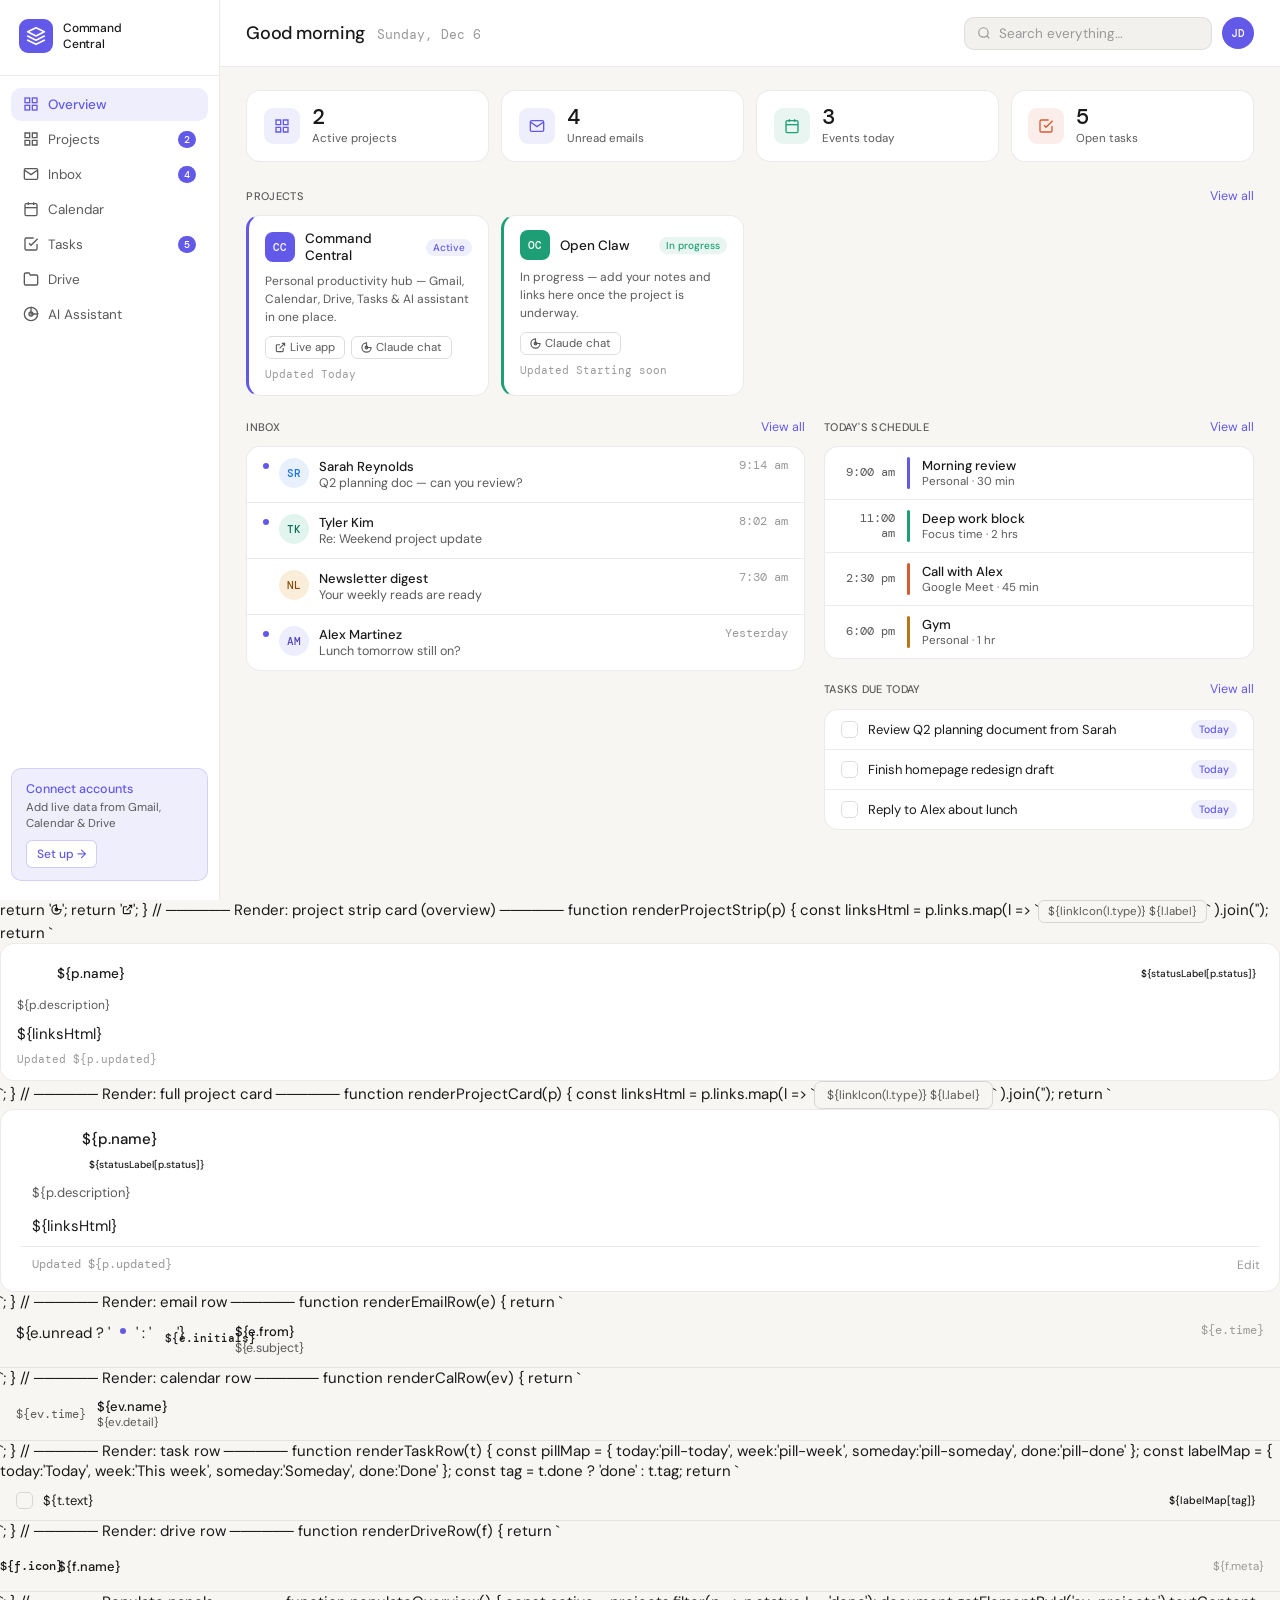
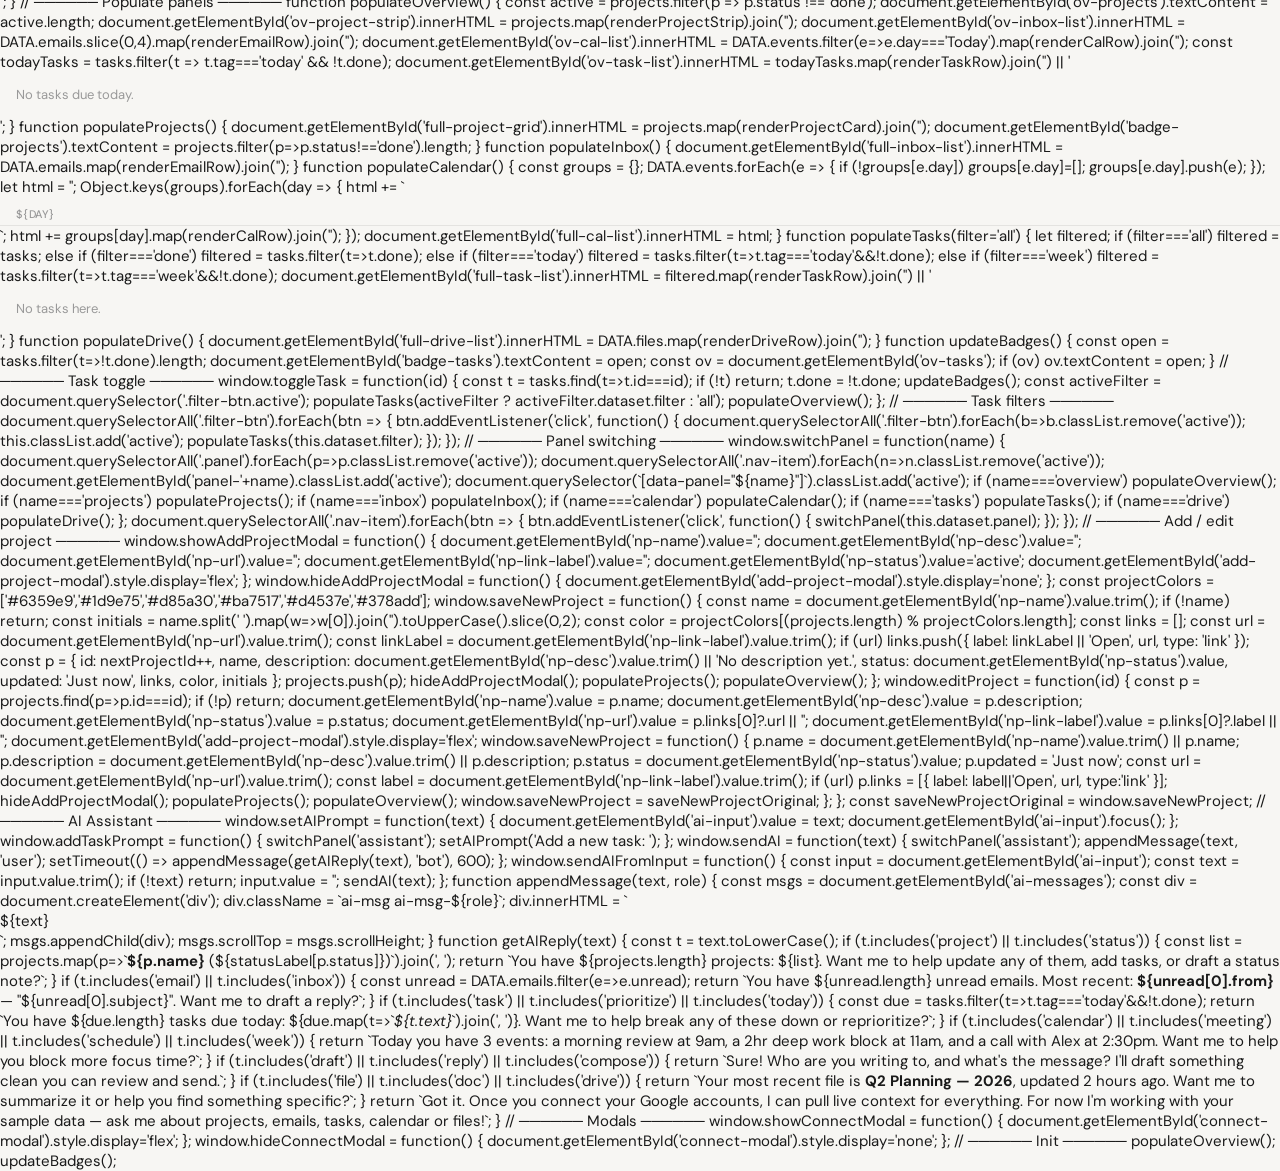
==== index.html @ e834c2b6 "Add mobile responsive bottom navigation bar and PWA enhancements" ====
<!DOCTYPE html>
<html lang="en">
<head>
<meta charset="UTF-8">
<meta name="viewport" content="width=device-width, initial-scale=1.0">
<title>Command Central</title>
<link rel="icon" type="image/svg+xml" href="favicon.svg">
<link rel="icon" type="image/x-icon" href="favicon.ico">
<link rel="apple-touch-icon" href="favicon-180.png">
<link rel="preconnect" href="https://fonts.googleapis.com">
<link href="https://fonts.googleapis.com/css2?family=DM+Sans:wght@300;400;500&family=DM+Mono:wght@400;500&display=swap" rel="stylesheet">
<style>
*, *::before, *::after { box-sizing: border-box; margin: 0; padding: 0; }

:root {
  --bg: #f7f6f3;
  --surface: #ffffff;
  --surface2: #f2f1ee;
  --border: rgba(0,0,0,0.08);
  --border2: rgba(0,0,0,0.13);
  --text: #1a1a1a;
  --text2: #5a5a5a;
  --text3: #999;
  --accent: #6359e9;
  --accent-light: rgba(99,89,233,0.1);
  --radius: 10px;
  --radius-lg: 14px;
  --sidebar-w: 220px;
  --font: 'DM Sans', sans-serif;
  --mono: 'DM Mono', monospace;
}

@media (prefers-color-scheme: dark) {
  :root {
    --bg: #111110;
    --surface: #1c1c1b;
    --surface2: #252523;
    --border: rgba(255,255,255,0.07);
    --border2: rgba(255,255,255,0.12);
    --text: #f0ede8;
    --text2: #a0a09a;
    --text3: #5a5a54;
    --accent: #7c74f0;
    --accent-light: rgba(124,116,240,0.12);
  }
}

html, body { height: 100%; font-family: var(--font); font-size: 15px; background: var(--bg); color: var(--text); }

.layout { display: flex; height: 100vh; overflow: hidden; }

/* ────── Sidebar ────── */
.sidebar {
  width: var(--sidebar-w);
  background: var(--surface);
  border-right: 0.5px solid var(--border);
  display: flex;
  flex-direction: column;
  padding: 1.25rem 0;
  flex-shrink: 0;
}

.sidebar-logo {
  display: flex;
  align-items: center;
  gap: 10px;
  padding: 0 1.25rem 1.5rem;
  border-bottom: 0.5px solid var(--border);
  margin-bottom: 0.75rem;
}

.logo-mark {
  width: 34px; height: 34px;
  background: var(--accent);
  border-radius: 9px;
  display: flex; align-items: center; justify-content: center;
  color: white;
  flex-shrink: 0;
}

.logo-text {
  font-size: 12px;
  font-weight: 500;
  line-height: 1.35;
  color: var(--text);
  letter-spacing: -0.01em;
}

.sidebar-nav {
  flex: 1;
  display: flex;
  flex-direction: column;
  gap: 2px;
  padding: 0 0.75rem;
}

.nav-item {
  display: flex;
  align-items: center;
  gap: 9px;
  padding: 8px 12px;
  border-radius: var(--radius);
  border: none;
  background: none;
  color: var(--text2);
  font-family: var(--font);
  font-size: 13.5px;
  cursor: pointer;
  transition: all 0.15s;
  text-align: left;
  position: relative;
}

.nav-item:hover { background: var(--surface2); color: var(--text); }
.nav-item.active { background: var(--accent-light); color: var(--accent); font-weight: 500; }
.nav-item svg { flex-shrink: 0; }

.badge {
  margin-left: auto;
  background: var(--accent);
  color: white;
  font-size: 10px;
  font-weight: 500;
  padding: 2px 6px;
  border-radius: 20px;
  font-family: var(--mono);
}

.sidebar-footer { padding: 1rem 0.75rem 0; margin-top: auto; }

.connect-banner {
  background: var(--accent-light);
  border-radius: var(--radius);
  padding: 12px 14px;
  border: 0.5px solid rgba(99,89,233,0.2);
}

.connect-title { font-size: 12.5px; font-weight: 500; color: var(--accent); margin-bottom: 3px; }
.connect-sub { font-size: 11.5px; color: var(--text2); line-height: 1.4; margin-bottom: 8px; }

.connect-btn {
  font-size: 12px;
  color: var(--accent);
  background: var(--surface);
  border: 0.5px solid rgba(99,89,233,0.3);
  border-radius: 6px;
  padding: 5px 10px;
  cursor: pointer;
  font-family: var(--font);
  font-weight: 500;
}
.connect-btn:hover { background: var(--accent); color: white; }

/* ────── Main ────── */
.main {
  flex: 1;
  display: flex;
  flex-direction: column;
  overflow: hidden;
  min-width: 0;
}

.topbar {
  display: flex;
  align-items: center;
  justify-content: space-between;
  padding: 1.1rem 1.75rem;
  border-bottom: 0.5px solid var(--border);
  background: var(--surface);
  flex-shrink: 0;
}

.topbar-left { display: flex; align-items: baseline; gap: 12px; }
.page-title { font-size: 18px; font-weight: 500; letter-spacing: -0.02em; }
.page-date { font-size: 13px; color: var(--text3); font-family: var(--mono); }

.topbar-right { display: flex; align-items: center; gap: 10px; }

.search-wrap {
  display: flex;
  align-items: center;
  gap: 8px;
  background: var(--surface2);
  border: 0.5px solid var(--border);
  border-radius: var(--radius);
  padding: 7px 12px;
}
.search-wrap svg { color: var(--text3); flex-shrink: 0; }
.search-input {
  background: none;
  border: none;
  outline: none;
  font-family: var(--font);
  font-size: 13.5px;
  color: var(--text);
  width: 200px;
}
.search-input::placeholder { color: var(--text3); }

.avatar-btn {
  width: 32px; height: 32px;
  border-radius: 50%;
  background: var(--accent);
  color: white;
  font-size: 11px;
  font-weight: 500;
  display: flex; align-items: center; justify-content: center;
  cursor: pointer;
  font-family: var(--mono);
}

/* ────── Panels ────── */
.panel {
  display: none;
  flex: 1;
  overflow-y: auto;
  padding: 1.5rem 1.75rem;
}
.panel.active { display: block; }

/* ────── Metrics ────── */
.metrics-row {
  display: grid;
  grid-template-columns: repeat(4, minmax(0,1fr));
  gap: 12px;
  margin-bottom: 1.75rem;
}

.metric-card {
  background: var(--surface);
  border: 0.5px solid var(--border);
  border-radius: var(--radius-lg);
  padding: 1rem 1.1rem;
  display: flex;
  align-items: center;
  gap: 12px;
}

.metric-icon {
  width: 36px; height: 36px;
  border-radius: 9px;
  display: flex; align-items: center; justify-content: center;
  flex-shrink: 0;
}

.metric-info { display: flex; flex-direction: column; }
.metric-value { font-size: 22px; font-weight: 500; line-height: 1; font-family: var(--mono); }
.metric-label { font-size: 11.5px; color: var(--text2); margin-top: 3px; }

/* ────── Two-col layout ────── */
.two-col {
  display: grid;
  grid-template-columns: minmax(0,1.3fr) minmax(0,1fr);
  gap: 1.25rem;
}

/* ────── Cards ────── */
.card {
  background: var(--surface);
  border: 0.5px solid var(--border);
  border-radius: var(--radius-lg);
  padding: 0;
  overflow: hidden;
}

/* ────── Section headers ────── */
.section-header {
  display: flex;
  align-items: center;
  justify-content: space-between;
  margin-bottom: 0.75rem;
}
.section-title { font-size: 13px; font-weight: 500; color: var(--text2); letter-spacing: 0.03em; text-transform: uppercase; font-size: 11px; }

.text-btn {
  font-size: 12.5px;
  color: var(--accent);
  background: none;
  border: none;
  cursor: pointer;
  font-family: var(--font);
  padding: 0;
}
.text-btn:hover { text-decoration: underline; }

.action-btn {
  font-size: 13px;
  color: var(--accent);
  background: var(--accent-light);
  border: 0.5px solid rgba(99,89,233,0.2);
  border-radius: var(--radius);
  padding: 7px 14px;
  cursor: pointer;
  font-family: var(--font);
  font-weight: 500;
}
.action-btn:hover { background: var(--accent); color: white; }

/* ────── Email items ────── */
.email-row {
  display: flex;
  align-items: flex-start;
  gap: 10px;
  padding: 11px 16px;
  border-bottom: 0.5px solid var(--border);
  cursor: pointer;
  transition: background 0.1s;
}
.email-row:last-child { border-bottom: none; }
.email-row:hover { background: var(--surface2); }

.email-avatar {
  width: 30px; height: 30px;
  border-radius: 50%;
  display: flex; align-items: center; justify-content: center;
  font-size: 11px; font-weight: 500;
  flex-shrink: 0;
  font-family: var(--mono);
}

.unread-indicator {
  width: 6px; height: 6px;
  border-radius: 50%;
  background: var(--accent);
  margin-top: 5px;
  flex-shrink: 0;
}
.read-spacer { width: 6px; flex-shrink: 0; }

.email-body { flex: 1; min-width: 0; }
.email-from { font-size: 13px; font-weight: 500; }
.email-subject { font-size: 12.5px; color: var(--text2); white-space: nowrap; overflow: hidden; text-overflow: ellipsis; }
.email-time { font-size: 11.5px; color: var(--text3); flex-shrink: 0; font-family: var(--mono); }

/* ────── Calendar items ────── */
.cal-row {
  display: flex;
  align-items: center;
  gap: 12px;
  padding: 10px 16px;
  border-bottom: 0.5px solid var(--border);
}
.cal-row:last-child { border-bottom: none; }

.cal-time { font-size: 11.5px; color: var(--text2); width: 54px; text-align: right; flex-shrink: 0; font-family: var(--mono); }
.cal-bar { width: 3px; border-radius: 3px; align-self: stretch; min-height: 30px; flex-shrink: 0; }
.cal-name { font-size: 13px; font-weight: 500; }
.cal-detail { font-size: 11.5px; color: var(--text2); }

/* ────── Task items ────── */
.task-filters {
  display: flex;
  gap: 6px;
  padding: 12px 16px;
  border-bottom: 0.5px solid var(--border);
}
.filter-btn {
  font-size: 12.5px;
  padding: 5px 12px;
  border-radius: 20px;
  border: 0.5px solid var(--border2);
  background: none;
  color: var(--text2);
  cursor: pointer;
  font-family: var(--font);
}
.filter-btn.active { background: var(--accent); color: white; border-color: var(--accent); }
.filter-btn:hover:not(.active) { background: var(--surface2); }

.task-row {
  display: flex;
  align-items: center;
  gap: 10px;
  padding: 10px 16px;
  border-bottom: 0.5px solid var(--border);
}
.task-row:last-child { border-bottom: none; }

.task-check {
  width: 17px; height: 17px;
  border-radius: 5px;
  border: 1.5px solid var(--border2);
  cursor: pointer;
  flex-shrink: 0;
  display: flex; align-items: center; justify-content: center;
  transition: all 0.15s;
}
.task-check.done { background: var(--accent); border-color: var(--accent); }
.task-check.done::after { content: ''; width: 9px; height: 5px; border-left: 1.5px solid white; border-bottom: 1.5px solid white; transform: rotate(-45deg) translateY(-1px); }

.task-text { flex: 1; font-size: 13px; }
.task-text.done { text-decoration: line-through; color: var(--text3); }

.task-pill {
  font-size: 10.5px;
  padding: 3px 8px;
  border-radius: 20px;
  font-weight: 500;
  flex-shrink: 0;
}
.pill-today { background: rgba(99,89,233,0.1); color: var(--accent); }
.pill-week { background: rgba(29,158,117,0.1); color: #1d9e75; }
.pill-someday { background: rgba(186,117,23,0.1); color: #ba7517; }
.pill-done { background: var(--surface2); color: var(--text3); }

/* ────── Drive items ────── */
.drive-row {
  display: flex;
  align-items: center;
  gap: 12px;
  padding: 10px 16px;
  border-bottom: 0.5px solid var(--border);
  cursor: pointer;
  transition: background 0.1s;
}
.drive-row:last-child { border-bottom: none; }
.drive-row:hover { background: var(--surface2); }

.drive-icon {
  width: 30px; height: 30px;
  border-radius: 7px;
  display: flex; align-items: center; justify-content: center;
  font-size: 12px; font-weight: 500;
  flex-shrink: 0;
  font-family: var(--mono);
}
.drive-name { font-size: 13px; font-weight: 500; flex: 1; white-space: nowrap; overflow: hidden; text-overflow: ellipsis; }
.drive-meta { font-size: 11.5px; color: var(--text3); flex-shrink: 0; }

/* ────── Assistant ────── */
.assistant-wrap {
  display: flex;
  flex-direction: column;
  height: calc(100vh - 160px);
  background: var(--surface);
  border: 0.5px solid var(--border);
  border-radius: var(--radius-lg);
  overflow: hidden;
}

.assistant-messages {
  flex: 1;
  overflow-y: auto;
  padding: 1.5rem;
}

.ai-welcome {
  display: flex;
  gap: 12px;
  margin-bottom: 1.5rem;
  align-items: flex-start;
}

.ai-welcome-icon {
  width: 36px; height: 36px;
  background: var(--accent-light);
  border-radius: 50%;
  display: flex; align-items: center; justify-content: center;
  color: var(--accent);
  flex-shrink: 0;
}

.ai-welcome p { font-size: 14px; color: var(--text2); line-height: 1.6; padding-top: 6px; }

.ai-prompts-grid {
  display: flex;
  flex-wrap: wrap;
  gap: 8px;
  margin-bottom: 1.5rem;
}

.ai-chip-btn {
  font-size: 12.5px;
  color: var(--text2);
  background: var(--surface2);
  border: 0.5px solid var(--border2);
  border-radius: var(--radius);
  padding: 7px 14px;
  cursor: pointer;
  font-family: var(--font);
  transition: all 0.15s;
}
.ai-chip-btn:hover { background: var(--accent-light); color: var(--accent); border-color: rgba(99,89,233,0.3); }

.ai-msg { margin-bottom: 1rem; }
.ai-msg-user { text-align: right; }
.ai-msg-user .ai-bubble { background: var(--accent); color: white; display: inline-block; padding: 9px 14px; border-radius: 14px 14px 4px 14px; font-size: 13.5px; max-width: 80%; text-align: left; }
.ai-msg-bot .ai-bubble { background: var(--surface2); color: var(--text); display: inline-block; padding: 9px 14px; border-radius: 14px 14px 14px 4px; font-size: 13.5px; max-width: 80%; line-height: 1.6; }

.assistant-input-row {
  display: flex;
  gap: 8px;
  padding: 1rem;
  border-top: 0.5px solid var(--border);
  background: var(--surface);
}

.ai-input {
  flex: 1;
  background: var(--surface2);
  border: 0.5px solid var(--border2);
  border-radius: var(--radius);
  padding: 10px 14px;
  font-family: var(--font);
  font-size: 13.5px;
  color: var(--text);
  outline: none;
}
.ai-input:focus { border-color: var(--accent); }
.ai-input::placeholder { color: var(--text3); }

.ai-send-btn {
  width: 40px; height: 40px;
  background: var(--accent);
  border: none;
  border-radius: var(--radius);
  color: white;
  cursor: pointer;
  display: flex; align-items: center; justify-content: center;
  flex-shrink: 0;
  transition: background 0.15s;
}
.ai-send-btn:hover { background: #534ab7; }

/* ────── Modal ────── */
.modal-overlay {
  position: fixed; inset: 0;
  background: rgba(0,0,0,0.4);
  display: flex; align-items: center; justify-content: center;
  z-index: 100;
}
.modal {
  background: var(--surface);
  border-radius: var(--radius-lg);
  border: 0.5px solid var(--border2);
  padding: 1.5rem;
  width: 420px;
  max-width: 95vw;
}
.modal-header { display: flex; justify-content: space-between; align-items: center; margin-bottom: 0.5rem; }
.modal-header h2 { font-size: 17px; font-weight: 500; }
.modal-close { background: none; border: none; cursor: pointer; color: var(--text2); font-size: 16px; }
.modal-sub { font-size: 13px; color: var(--text2); margin-bottom: 1.25rem; line-height: 1.5; }
.connect-list { display: flex; flex-direction: column; gap: 10px; margin-bottom: 1rem; }
.connect-item { display: flex; align-items: center; gap: 12px; padding: 12px; background: var(--surface2); border-radius: var(--radius); }
.connect-icon { width: 34px; height: 34px; border-radius: 8px; display: flex; align-items: center; justify-content: center; font-size: 14px; font-weight: 500; font-family: var(--mono); flex-shrink: 0; }
.connect-item-info { flex: 1; }
.connect-item-name { font-size: 13.5px; font-weight: 500; }
.connect-item-sub { font-size: 12px; color: var(--text2); }
.connect-item-btn { font-size: 12.5px; background: var(--accent); color: white; border: none; border-radius: 7px; padding: 6px 14px; cursor: pointer; font-family: var(--font); font-weight: 500; }
.connect-item-btn:hover { background: #534ab7; }
.modal-note { font-size: 11.5px; color: var(--text3); text-align: center; }

/* Scrollbar */
::-webkit-scrollbar { width: 4px; }
::-webkit-scrollbar-track { background: transparent; }
::-webkit-scrollbar-thumb { background: var(--border2); border-radius: 4px; }

/* ────── Projects ────── */
.project-strip {
  display: grid;
  grid-template-columns: repeat(auto-fill, minmax(220px, 1fr));
  gap: 12px;
  margin-bottom: 0.5rem;
}

.project-strip-card {
  background: var(--surface);
  border: 0.5px solid var(--border);
  border-radius: var(--radius-lg);
  padding: 14px 16px;
  cursor: pointer;
  transition: border-color 0.15s;
  position: relative;
  overflow: hidden;
}
.project-strip-card::before {
  content: '';
  position: absolute;
  left: 0; top: 0; bottom: 0;
  width: 3px;
  border-radius: 3px 0 0 3px;
}
.project-strip-card:hover { border-color: var(--border2); }

.ps-top { display: flex; align-items: center; gap: 10px; margin-bottom: 8px; }
.ps-avatar {
  width: 30px; height: 30px;
  border-radius: 8px;
  display: flex; align-items: center; justify-content: center;
  font-size: 11px; font-weight: 500;
  flex-shrink: 0;
  font-family: var(--mono);
  color: white;
}
.ps-name { font-size: 13.5px; font-weight: 500; flex: 1; }
.ps-status-pill {
  font-size: 10px;
  padding: 2px 7px;
  border-radius: 20px;
  font-weight: 500;
  flex-shrink: 0;
}
.status-active { background: rgba(99,89,233,0.1); color: #6359e9; }
.status-in-progress { background: rgba(29,158,117,0.1); color: #1d9e75; }
.status-on-hold { background: rgba(186,117,23,0.1); color: #ba7517; }
.status-done { background: var(--surface2); color: var(--text3); }

.ps-desc { font-size: 12px; color: var(--text2); line-height: 1.5; margin-bottom: 10px; }
.ps-links { display: flex; gap: 6px; flex-wrap: wrap; }
.ps-link {
  font-size: 11.5px;
  padding: 3px 9px;
  border-radius: 6px;
  border: 0.5px solid var(--border2);
  color: var(--text2);
  text-decoration: none;
  display: inline-flex;
  align-items: center;
  gap: 4px;
  transition: all 0.12s;
}
.ps-link:hover { border-color: var(--accent); color: var(--accent); }
.ps-updated { font-size: 11px; color: var(--text3); margin-top: 8px; font-family: var(--mono); }

.projects-grid {
  display: grid;
  grid-template-columns: repeat(auto-fill, minmax(280px, 1fr));
  gap: 14px;
}

.project-card {
  background: var(--surface);
  border: 0.5px solid var(--border);
  border-radius: var(--radius-lg);
  padding: 1.25rem;
  position: relative;
  overflow: hidden;
  transition: border-color 0.15s;
}
.project-card:hover { border-color: var(--border2); }
.project-card-accent {
  position: absolute;
  left: 0; top: 0; bottom: 0;
  width: 4px;
}

.pc-header { display: flex; align-items: flex-start; gap: 12px; margin-bottom: 10px; padding-left: 12px; }
.pc-avatar {
  width: 38px; height: 38px;
  border-radius: 10px;
  display: flex; align-items: center; justify-content: center;
  font-size: 13px; font-weight: 500;
  flex-shrink: 0;
  font-family: var(--mono);
  color: white;
}
.pc-title-group { flex: 1; min-width: 0; }
.pc-name { font-size: 15px; font-weight: 500; margin-bottom: 4px; }
.pc-status { display: inline-block; }

.pc-desc { font-size: 13px; color: var(--text2); line-height: 1.6; margin-bottom: 12px; padding-left: 12px; }

.pc-links { display: flex; gap: 7px; flex-wrap: wrap; padding-left: 12px; margin-bottom: 10px; }
.pc-link {
  font-size: 12px;
  padding: 5px 12px;
  border-radius: 7px;
  border: 0.5px solid var(--border2);
  color: var(--text2);
  text-decoration: none;
  display: inline-flex;
  align-items: center;
  gap: 5px;
  transition: all 0.12s;
  font-family: var(--font);
}
.pc-link:hover { border-color: var(--accent); color: var(--accent); background: var(--accent-light); }

.pc-footer { display: flex; align-items: center; justify-content: space-between; padding-left: 12px; border-top: 0.5px solid var(--border); padding-top: 10px; margin-top: 4px; }
.pc-updated { font-size: 11.5px; color: var(--text3); font-family: var(--mono); }
.pc-edit { font-size: 12px; color: var(--text3); background: none; border: none; cursor: pointer; font-family: var(--font); }
.pc-edit:hover { color: var(--accent); }

/* ────── Add project modal extras ────── */
.form-group { margin-bottom: 1rem; }
.form-label { display: block; font-size: 12.5px; color: var(--text2); margin-bottom: 5px; font-weight: 500; }
.form-input {
  width: 100%;
  background: var(--surface2);
  border: 0.5px solid var(--border2);
  border-radius: var(--radius);
  padding: 9px 12px;
  font-family: var(--font);
  font-size: 13.5px;
  color: var(--text);
  outline: none;
}
.form-input:focus { border-color: var(--accent); }
.modal-cancel {
  font-size: 13px;
  background: none;
  border: 0.5px solid var(--border2);
  border-radius: var(--radius);
  padding: 7px 16px;
  cursor: pointer;
  font-family: var(--font);
  color: var(--text2);
}
.modal-cancel:hover { background: var(--surface2); }


/* -- Bottom navigation (mobile only) -- */
.bottom-nav { display: none; }
@media (max-width: 768px) {
  .sidebar { display: none; }
  .layout { flex-direction: column; }
  .main { height: 100dvh; padding-bottom: 56px; }
  .panel { padding: 1rem; }
  .topbar { padding: 0.85rem 1rem; }
  .search-wrap { display: none; }
  .topbar-left { gap: 8px; }
  .page-title { font-size: 16px; }
  .metrics-row { grid-template-columns: repeat(2, 1fr); gap: 8px; margin-bottom: 1.25rem; }
  .two-col { grid-template-columns: 1fr; gap: 1rem; }
  .project-strip { grid-template-columns: 1fr; }
  .projects-grid { grid-template-columns: 1fr; }
  .modal { width: 100%; max-width: 100vw; border-radius: 14px 14px 0 0; }
  .modal-overlay { align-items: flex-end; }
  .bottom-nav {
    display: flex; position: fixed; bottom: 0; left: 0; right: 0;
    height: 56px; background: var(--surface);
    border-top: 0.5px solid var(--border); z-index: 200;
    padding-bottom: env(safe-area-inset-bottom);
  }
  .bn-item {
    flex: 1; display: flex; flex-direction: column;
    align-items: center; justify-content: center; gap: 2px;
    border: none; background: none; color: var(--text3);
    font-family: var(--font); font-size: 10px; cursor: pointer;
    position: relative; padding: 6px 0 4px; transition: color 0.15s;
    -webkit-tap-highlight-color: transparent;
  }
  .bn-item:hover, .bn-item.active { color: var(--accent); }
  .bn-badge {
    position: absolute; top: 4px; right: calc(50% - 18px);
    background: var(--accent); color: white; font-size: 9px;
    font-weight: 600; padding: 1px 4px; border-radius: 20px;
    min-width: 14px; text-align: center; font-family: var(--mono); line-height: 1.4;
  }
  .assistant-wrap { height: calc(100dvh - 130px); }
}
@media (display-mode: standalone) {
  .topbar { padding-top: max(1.1rem, env(safe-area-inset-top)); }
  .bottom-nav { padding-bottom: max(4px, env(safe-area-inset-bottom)); height: calc(56px + env(safe-area-inset-bottom)); }
}

</style>
<link rel="manifest" href="manifest.json">
<meta name="mobile-web-app-capable" content="yes">
<meta name="apple-mobile-web-app-capable" content="yes">
<meta name="apple-mobile-web-app-status-bar-style" content="black-translucent">
<meta name="apple-mobile-web-app-title" content="Command Central">
<meta name="theme-color" content="#6359e9">
</head>
<body>
<div class="layout">

  <!-- Sidebar -->
  <aside class="sidebar">
    <div class="sidebar-logo">
      <div class="logo-mark">
        <svg width="20" height="20" viewBox="0 0 24 24" fill="none" stroke="currentColor" stroke-width="2" stroke-linecap="round" stroke-linejoin="round">
          <polygon points="12 2 2 7 12 12 22 7 12 2"></polygon>
          <polyline points="2 17 12 22 22 17"></polyline>
          <polyline points="2 12 12 17 22 12"></polyline>
        </svg>
      </div>
      <span class="logo-text">Command<br>Central</span>
    </div>

    <nav class="sidebar-nav">
      <button class="nav-item active" data-panel="overview">
        <svg width="16" height="16" viewBox="0 0 24 24" fill="none" stroke="currentColor" stroke-width="2"><rect x="3" y="3" width="7" height="7"/><rect x="14" y="3" width="7" height="7"/><rect x="3" y="14" width="7" height="7"/><rect x="14" y="14" width="7" height="7"/></svg>
        Overview
      </button>
      <button class="nav-item" data-panel="projects">
        <svg width="16" height="16" viewBox="0 0 24 24" fill="none" stroke="currentColor" stroke-width="2"><path d="M3 3h7v7H3zM14 3h7v7h-7zM14 14h7v7h-7zM3 14h7v7H3z"/></svg>
        Projects
        <span class="badge" id="badge-projects">2</span>
      </button>
      <button class="nav-item" data-panel="inbox">
        <svg width="16" height="16" viewBox="0 0 24 24" fill="none" stroke="currentColor" stroke-width="2"><path d="M4 4h16c1.1 0 2 .9 2 2v12c0 1.1-.9 2-2 2H4c-1.1 0-2-.9-2-2V6c0-1.1.9-2 2-2z"/><polyline points="22,6 12,13 2,6"/></svg>
        Inbox
        <span class="badge" id="badge-inbox">4</span>
      </button>
      <button class="nav-item" data-panel="calendar">
        <svg width="16" height="16" viewBox="0 0 24 24" fill="none" stroke="currentColor" stroke-width="2"><rect x="3" y="4" width="18" height="18" rx="2"/><line x1="16" y1="2" x2="16" y2="6"/><line x1="8" y1="2" x2="8" y2="6"/><line x1="3" y1="10" x2="21" y2="10"/></svg>
        Calendar
      </button>
      <button class="nav-item" data-panel="tasks">
        <svg width="16" height="16" viewBox="0 0 24 24" fill="none" stroke="currentColor" stroke-width="2"><polyline points="9 11 12 14 22 4"/><path d="M21 12v7a2 2 0 0 1-2 2H5a2 2 0 0 1-2-2V5a2 2 0 0 1 2-2h11"/></svg>
        Tasks
        <span class="badge" id="badge-tasks">5</span>
      </button>
      <button class="nav-item" data-panel="drive">
        <svg width="16" height="16" viewBox="0 0 24 24" fill="none" stroke="currentColor" stroke-width="2"><path d="M22 19a2 2 0 0 1-2 2H4a2 2 0 0 1-2-2V5a2 2 0 0 1 2-2h5l2 3h9a2 2 0 0 1 2 2z"/></svg>
        Drive
      </button>
      <button class="nav-item" data-panel="assistant">
        <svg width="16" height="16" viewBox="0 0 24 24" fill="none" stroke="currentColor" stroke-width="2"><path d="M12 2a10 10 0 1 0 10 10H12V2z"/><path d="M12 2a10 10 0 0 1 10 10"/><circle cx="12" cy="12" r="3"/></svg>
        AI Assistant
      </button>
    </nav>

    <div class="sidebar-footer">
      <div class="connect-banner">
        <div class="connect-title">Connect accounts</div>
        <div class="connect-sub">Add live data from Gmail, Calendar &amp; Drive</div>
        <button class="connect-btn" onclick="showConnectModal()">Set up →</button>
      </div>
    </div>
  </aside>

  <!-- Main content -->
  <main class="main">
    <div class="topbar">
      <div class="topbar-left">
        <h1 class="page-title" id="page-title">Good morning</h1>
        <span class="page-date" id="page-date"></span>
      </div>
      <div class="topbar-right">
        <div class="search-wrap">
          <svg width="14" height="14" viewBox="0 0 24 24" fill="none" stroke="currentColor" stroke-width="2"><circle cx="11" cy="11" r="8"/><line x1="21" y1="21" x2="16.65" y2="16.65"/></svg>
          <input type="text" class="search-input" placeholder="Search everything…" id="global-search">
        </div>
        <div class="avatar-btn">JD</div>
      </div>
    </div>

    <!-- OVERVIEW PANEL -->
    <section class="panel active" id="panel-overview">
      <div class="metrics-row">
        <div class="metric-card">
          <div class="metric-icon" style="background:rgba(99,89,233,0.1);color:#6359e9">
            <svg width="16" height="16" viewBox="0 0 24 24" fill="none" stroke="currentColor" stroke-width="2"><path d="M3 3h7v7H3zM14 3h7v7h-7zM14 14h7v7h-7zM3 14h7v7H3z"/></svg>
          </div>
          <div class="metric-info">
            <span class="metric-value" id="ov-projects">2</span>
            <span class="metric-label">Active projects</span>
          </div>
        </div>
        <div class="metric-card">
          <div class="metric-icon" style="background:rgba(99,89,233,0.1);color:#6359e9">
            <svg width="16" height="16" viewBox="0 0 24 24" fill="none" stroke="currentColor" stroke-width="2"><path d="M4 4h16c1.1 0 2 .9 2 2v12c0 1.1-.9 2-2 2H4c-1.1 0-2-.9-2-2V6c0-1.1.9-2 2-2z"/><polyline points="22,6 12,13 2,6"/></svg>
          </div>
          <div class="metric-info">
            <span class="metric-value" id="ov-email">4</span>
            <span class="metric-label">Unread emails</span>
          </div>
        </div>
        <div class="metric-card">
          <div class="metric-icon" style="background:rgba(29,158,117,0.1);color:#1d9e75">
            <svg width="16" height="16" viewBox="0 0 24 24" fill="none" stroke="currentColor" stroke-width="2"><rect x="3" y="4" width="18" height="18" rx="2"/><line x1="16" y1="2" x2="16" y2="6"/><line x1="8" y1="2" x2="8" y2="6"/><line x1="3" y1="10" x2="21" y2="10"/></svg>
          </div>
          <div class="metric-info">
            <span class="metric-value">3</span>
            <span class="metric-label">Events today</span>
          </div>
        </div>
        <div class="metric-card">
          <div class="metric-icon" style="background:rgba(216,90,48,0.1);color:#d85a30">
            <svg width="16" height="16" viewBox="0 0 24 24" fill="none" stroke="currentColor" stroke-width="2"><polyline points="9 11 12 14 22 4"/><path d="M21 12v7a2 2 0 0 1-2 2H5a2 2 0 0 1-2-2V5a2 2 0 0 1 2-2h11"/></svg>
          </div>
          <div class="metric-info">
            <span class="metric-value" id="ov-tasks">5</span>
            <span class="metric-label">Open tasks</span>
          </div>
        </div>
      </div>

      <!-- Projects summary strip -->
      <div class="section-header">
        <span class="section-title">Projects</span>
        <button class="text-btn" onclick="switchPanel('projects')">View all</button>
      </div>
      <div class="project-strip" id="ov-project-strip"></div>

      <div class="two-col" style="margin-top:1.5rem">
        <div>
          <div class="section-header">
            <span class="section-title">Inbox</span>
            <button class="text-btn" onclick="switchPanel('inbox')">View all</button>
          </div>
          <div class="card" id="ov-inbox-list"></div>
        </div>
        <div>
          <div class="section-header">
            <span class="section-title">Today's schedule</span>
            <button class="text-btn" onclick="switchPanel('calendar')">View all</button>
          </div>
          <div class="card" id="ov-cal-list"></div>
          <div class="section-header" style="margin-top:1.5rem">
            <span class="section-title">Tasks due today</span>
            <button class="text-btn" onclick="switchPanel('tasks')">View all</button>
          </div>
          <div class="card" id="ov-task-list"></div>
        </div>
      </div>
    </section>    <!-- PROJECTS PANEL -->
    <section class="panel" id="panel-projects">
      <div class="section-header">
        <span class="section-title">All projects</span>
        <button class="action-btn" onclick="showAddProjectModal()">+ New project</button>
      </div>
      <div class="projects-grid" id="full-project-grid"></div>
    </section>

    <!-- INBOX PANEL -->
    <section class="panel" id="panel-inbox">
      <div class="section-header">
        <span class="section-title">All messages</span>
        <button class="action-btn" onclick="switchPanel('assistant');setAIPrompt('Draft a new email for me')">Compose</button>
      </div>
      <div class="card" id="full-inbox-list"></div>
    </section>

    <!-- CALENDAR PANEL -->
    <section class="panel" id="panel-calendar">
      <div class="section-header">
        <span class="section-title">This week</span>
        <button class="action-btn" onclick="switchPanel('assistant');setAIPrompt('Help me schedule a new event this week')">Add event</button>
      </div>
      <div class="card" id="full-cal-list"></div>
    </section>

    <!-- TASKS PANEL -->
    <section class="panel" id="panel-tasks">
      <div class="section-header">
        <span class="section-title">All tasks</span>
        <button class="action-btn" onclick="addTaskPrompt()">+ New task</button>
      </div>
      <div class="card">
        <div class="task-filters">
          <button class="filter-btn active" data-filter="all">All</button>
          <button class="filter-btn" data-filter="today">Today</button>
          <button class="filter-btn" data-filter="week">This week</button>
          <button class="filter-btn" data-filter="done">Done</button>
        </div>
        <div id="full-task-list"></div>
      </div>
    </section>

    <!-- DRIVE PANEL -->
    <section class="panel" id="panel-drive">
      <div class="section-header">
        <span class="section-title">Recent files</span>
      </div>
      <div class="card" id="full-drive-list"></div>
    </section>

    <!-- ASSISTANT PANEL -->
    <section class="panel" id="panel-assistant">
      <div class="section-header">
        <span class="section-title">AI Assistant</span>
      </div>
      <div class="assistant-wrap">
        <div class="assistant-messages" id="ai-messages">
          <div class="ai-welcome">
            <div class="ai-welcome-icon">
              <svg width="24" height="24" viewBox="0 0 24 24" fill="none" stroke="currentColor" stroke-width="1.5"><path d="M12 2a10 10 0 1 0 10 10H12V2z"/><path d="M12 2a10 10 0 0 1 10 10"/><circle cx="12" cy="12" r="3"/></svg>
            </div>
            <p>I'm your Command Central assistant. Ask me anything — summarize emails, plan your day, draft messages, find files, or get help with any of your projects.</p>
          </div>
          <div class="ai-prompts-grid">
            <button class="ai-chip-btn" onclick="sendAI('Summarize my unread emails and flag anything urgent')">Summarize emails</button>
            <button class="ai-chip-btn" onclick="sendAI('What should I prioritize today based on my tasks?')">Plan my day</button>
            <button class="ai-chip-btn" onclick="sendAI('Give me a status summary of all my projects')">Project status</button>
            <button class="ai-chip-btn" onclick="sendAI('Draft a polite follow-up email')">Draft a reply</button>
            <button class="ai-chip-btn" onclick="sendAI('What meetings do I have this week?')">Week ahead</button>
            <button class="ai-chip-btn" onclick="sendAI('Help me break a big project into smaller tasks')">Break down a project</button>
          </div>
        </div>
        <div class="assistant-input-row">
          <input type="text" class="ai-input" id="ai-input" placeholder="Ask anything about your projects, emails, tasks, calendar or files…" onkeydown="if(event.key==='Enter')sendAIFromInput()">
          <button class="ai-send-btn" onclick="sendAIFromInput()">
            <svg width="16" height="16" viewBox="0 0 24 24" fill="none" stroke="currentColor" stroke-width="2"><line x1="22" y1="2" x2="11" y2="13"/><polygon points="22 2 15 22 11 13 2 9 22 2"/></svg>
          </button>
        </div>
      </div>
    </section>
  </main>
</div>

<!-- Connect Modal -->
<div class="modal-overlay" id="connect-modal" style="display:none" onclick="if(event.target===this)hideConnectModal()">
  <div class="modal">
    <div class="modal-header">
      <h2>Connect your accounts</h2>
      <button class="modal-close" onclick="hideConnectModal()">✕</button>
    </div>
    <p class="modal-sub">To pull live data, you'll need to connect via Google OAuth. This is a one-time setup.</p>
    <div class="connect-list">
      <div class="connect-item">
        <div class="connect-icon" style="background:#fce8e6;color:#d93025">G</div>
        <div class="connect-item-info">
          <div class="connect-item-name">Gmail</div>
          <div class="connect-item-sub">Read and compose emails</div>
        </div>
        <button class="connect-item-btn">Connect</button>
      </div>
      <div class="connect-item">
        <div class="connect-icon" style="background:#e8f0fe;color:#1a73e8">C</div>
        <div class="connect-item-info">
          <div class="connect-item-name">Google Calendar</div>
          <div class="connect-item-sub">View and create events</div>
        </div>
        <button class="connect-item-btn">Connect</button>
      </div>
      <div class="connect-item">
        <div class="connect-icon" style="background:#fef9e0;color:#f9ab00">D</div>
        <div class="connect-item-info">
          <div class="connect-item-name">Google Drive</div>
          <div class="connect-item-sub">Browse and open files</div>
        </div>
        <button class="connect-item-btn">Connect</button>
      </div>
    </div>
    <div class="modal-note">Full OAuth setup guide is in the README.md included with your files.</div>
  </div>
</div>

<!-- Add Project Modal -->
<div class="modal-overlay" id="add-project-modal" style="display:none" onclick="if(event.target===this)hideAddProjectModal()">
  <div class="modal">
    <div class="modal-header">
      <h2>Add a project</h2>
      <button class="modal-close" onclick="hideAddProjectModal()">✕</button>
    </div>
    <div class="form-group">
      <label class="form-label">Project name</label>
      <input type="text" class="form-input" id="np-name" placeholder="e.g. Open Claw, My Website…">
    </div>
    <div class="form-group">
      <label class="form-label">Description</label>
      <input type="text" class="form-input" id="np-desc" placeholder="A short note about this project">
    </div>
    <div class="form-group">
      <label class="form-label">Status</label>
      <select class="form-input" id="np-status">
        <option value="active">Active</option>
        <option value="in-progress">In progress</option>
        <option value="on-hold">On hold</option>
        <option value="done">Done</option>
      </select>
    </div>
    <div class="form-group">
      <label class="form-label">Link (optional)</label>
      <input type="text" class="form-input" id="np-url" placeholder="https://…">
    </div>
    <div class="form-group">
      <label class="form-label">Link label</label>
      <input type="text" class="form-input" id="np-link-label" placeholder="e.g. Live app, Claude chat, GitHub…">
    </div>
    <div style="display:flex;gap:8px;margin-top:1.25rem">
      <button class="action-btn" style="flex:1;justify-content:center" onclick="saveNewProject()">Add project</button>
      <button class="modal-cancel" onclick="hideAddProjectModal()">Cancel</button>
    </div>
  </div>
</div>

<script>
const DATA = {
  emails: [
    { id:1, from:'Sarah Reynolds', initials:'SR', avatarBg:'#e8f0fe', avatarColor:'#1a73e8', subject:'Q2 planning doc — can you review?', time:'9:14 am', unread:true },
    { id:2, from:'Tyler Kim', initials:'TK', avatarBg:'#e1f5ee', avatarColor:'#0f6e56', subject:'Re: Weekend project update', time:'8:02 am', unread:true },
    { id:3, from:'Newsletter digest', initials:'NL', avatarBg:'#faeeda', avatarColor:'#854f0b', subject:'Your weekly reads are ready', time:'7:30 am', unread:false },
    { id:4, from:'Alex Martinez', initials:'AM', avatarBg:'#eeedfe', avatarColor:'#534ab7', subject:'Lunch tomorrow still on?', time:'Yesterday', unread:true },
    { id:5, from:'GitHub', initials:'GH', avatarBg:'#f2f1ee', avatarColor:'#5a5a5a', subject:'Your pull request was merged', time:'Yesterday', unread:false },
    { id:6, from:'Notion', initials:'NT', avatarBg:'#f2f1ee', avatarColor:'#5a5a5a', subject:'Page shared with you: Goals 2026', time:'Mon', unread:false },
  ],
  events: [
    { id:1, name:'Morning review', time:'9:00 am', detail:'Personal · 30 min', color:'#6359e9', day:'Today' },
    { id:2, name:'Deep work block', time:'11:00 am', detail:'Focus time · 2 hrs', color:'#1d9e75', day:'Today' },
    { id:3, name:'Call with Alex', time:'2:30 pm', detail:'Google Meet · 45 min', color:'#d85a30', day:'Today' },
    { id:4, name:'Gym', time:'6:00 pm', detail:'Personal · 1 hr', color:'#ba7517', day:'Today' },
    { id:5, name:'Team standup', time:'10:00 am', detail:'Video call · 30 min', color:'#6359e9', day:'Tomorrow' },
    { id:6, name:'Dentist appointment', time:'3:00 pm', detail:'Personal · 1 hr', color:'#d85a30', day:'Wednesday' },
  ],
  tasks: [
    { id:1, text:'Review Q2 planning document from Sarah', tag:'today', done:false },
    { id:2, text:'Finish homepage redesign draft', tag:'today', done:false },
    { id:3, text:'Update reading list doc in Drive', tag:'week', done:false },
    { id:4, text:'Send weekly recap notes', tag:'done', done:true },
    { id:5, text:'Research new productivity tools', tag:'someday', done:false },
    { id:6, text:'Reply to Alex about lunch', tag:'today', done:false },
  ],
  files: [
    { name:'Q2 Planning — 2026.gdoc', meta:'Modified 2 hrs ago · Shared', icon:'D', iconBg:'#e8f0fe', iconColor:'#1a73e8' },
    { name:'Budget tracker.gsheet', meta:'Modified yesterday', icon:'S', iconBg:'#e1f5ee', iconColor:'#0f6e56' },
    { name:'2026 Goals deck.gslides', meta:'Modified 3 days ago', icon:'P', iconBg:'#faeeda', iconColor:'#854f0b' },
    { name:'Reading list.gdoc', meta:'Modified last week', icon:'D', iconBg:'#eeedfe', iconColor:'#534ab7' },
    { name:'Personal finance notes.gdoc', meta:'Modified 2 weeks ago', icon:'D', iconBg:'#e8f0fe', iconColor:'#1a73e8' },
  ],
  projects: [
    {
      id: 1,
      name: 'Command Central',
      description: 'Personal productivity hub — Gmail, Calendar, Drive, Tasks & AI assistant in one place.',
      status: 'active',
      updated: 'Today',
      links: [
        { label: 'Live app', url: 'https://your-app.netlify.app', type: 'deploy' },
        { label: 'Claude chat', url: 'https://claude.ai', type: 'claude' }
      ],
      color: '#6359e9',
      initials: 'CC'
    },
    {
      id: 2,
      name: 'Open Claw',
      description: 'In progress — add your notes and links here once the project is underway.',
      status: 'in-progress',
      updated: 'Starting soon',
      links: [
        { label: 'Claude chat', url: 'https://claude.ai', type: 'claude' }
      ],
      color: '#1d9e75',
      initials: 'OC'
    }
  ]
};

</script>
<script>
// ────── Date & greeting ──────
(function() {
  const d = new Date();
  const days = ['Sunday','Monday','Tuesday','Wednesday','Thursday','Friday','Saturday'];
  const months = ['Jan','Feb','Mar','Apr','May','Jun','Jul','Aug','Sep','Oct','Nov','Dec'];
  document.getElementById('page-date').textContent =
    days[d.getDay()] + ', ' + months[d.getMonth()] + ' ' + d.getDate();
  const h = d.getHours();
  const greet = h < 12 ? 'Good morning' : h < 17 ? 'Good afternoon' : 'Good evening';
  document.getElementById('page-title').textContent = greet;
})();

// ────── State ──────
let tasks = DATA.tasks.map(t => ({...t}));
let projects = DATA.projects.map(p => ({...p, links: [...p.links]}));
let nextProjectId = projects.length + 1;

// ────── Helpers ──────
const statusLabel = { active:'Active', 'in-progress':'In progress', 'on-hold':'On hold', done:'Done' };
const statusClass = { active:'status-active', 'in-progress':'status-in-progress', 'on-hold':'status-on-hold', done:'status-done' };

function lightenColor(hex, amount=0.85) {
  const r = parseInt(hex.slice(1,3),16);
  const g = parseInt(hex.slice(3,5),16);
  const b = parseInt(hex.slice(5,7),16);
  const mix = (c) => Math.round(c + (255-c)*amount);
  return `rgb(${mix(r)},${mix(g)},${mix(b)})`;
}

function linkIcon(type) {
  if (type === 'deploy') return '<svg width="11" height="11" viewBox="0 0 24 24" fill="none" stroke="currentColor" stroke-width="2.5"><path d="M18 13v6a2 2 0 0 1-2 2H5a2 2 0 0 1-2-2V8a2 2 0 0 1 2-2h6"/><polyline points="15 3 21 3 21 9"/><line x1="10" y1="14" x2="21" y2="3"/></svg>';
  if (type === 'claude') return '<svg width="11" height="11" viewBox="0 0 24 24" fill="none" stroke="currentColor" stroke-width="2.5"><path d="M12 2a10 10 0 1 0 10 10H12V2z"/><circle cx="12" cy="12" r="3"/></svg>';
  return '<svg width="11" height="11" viewBox="0 0 24 24" fill="none" stroke="currentColor" stroke-width="2.5"><path d="M18 13v6a2 2 0 0 1-2 2H5a2 2 0 0 1-2-2V8a2 2 0 0 1 2-2h6"/><polyline points="15 3 21 3 21 9"/><line x1="10" y1="14" x2="21" y2="3"/></svg>';
}

// ────── Render: project strip card (overview) ──────
function renderProjectStrip(p) {
  const linksHtml = p.links.map(l =>
    `<a class="ps-link" href="${l.url}" target="_blank">${linkIcon(l.type)} ${l.label}</a>`
  ).join('');
  return `<div class="project-strip-card" style="border-left: 3px solid ${p.color}" onclick="switchPanel('projects')">
    <div class="ps-top">
      <div class="ps-avatar" style="background:${p.color}">${p.initials}</div>
      <div class="ps-name">${p.name}</div>
      <span class="ps-status-pill ${statusClass[p.status]}">${statusLabel[p.status]}</span>
    </div>
    <div class="ps-desc">${p.description}</div>
    <div class="ps-links">${linksHtml}</div>
    <div class="ps-updated">Updated ${p.updated}</div>
  </div>`;
}

// ────── Render: full project card ──────
function renderProjectCard(p) {
  const linksHtml = p.links.map(l =>
    `<a class="pc-link" href="${l.url}" target="_blank">${linkIcon(l.type)} ${l.label}</a>`
  ).join('');
  return `<div class="project-card">
    <div class="project-card-accent" style="background:${p.color}"></div>
    <div class="pc-header">
      <div class="pc-avatar" style="background:${p.color}">${p.initials}</div>
      <div class="pc-title-group">
        <div class="pc-name">${p.name}</div>
        <span class="ps-status-pill ${statusClass[p.status]} pc-status">${statusLabel[p.status]}</span>
      </div>
    </div>
    <div class="pc-desc">${p.description}</div>
    <div class="pc-links">${linksHtml}</div>
    <div class="pc-footer">
      <div class="pc-updated">Updated ${p.updated}</div>
      <button class="pc-edit" onclick="editProject(${p.id})">Edit</button>
    </div>
  </div>`;
}

// ────── Render: email row ──────
function renderEmailRow(e) {
  return `<div class="email-row">
    ${e.unread ? '<div class="unread-indicator"></div>' : '<div class="read-spacer"></div>'}
    <div class="email-avatar" style="background:${e.avatarBg};color:${e.avatarColor}">${e.initials}</div>
    <div class="email-body">
      <div class="email-from">${e.from}</div>
      <div class="email-subject">${e.subject}</div>
    </div>
    <div class="email-time">${e.time}</div>
  </div>`;
}

// ────── Render: calendar row ──────
function renderCalRow(ev) {
  return `<div class="cal-row">
    <div class="cal-time">${ev.time}</div>
    <div class="cal-bar" style="background:${ev.color}"></div>
    <div>
      <div class="cal-name">${ev.name}</div>
      <div class="cal-detail">${ev.detail}</div>
    </div>
  </div>`;
}

// ────── Render: task row ──────
function renderTaskRow(t) {
  const pillMap = { today:'pill-today', week:'pill-week', someday:'pill-someday', done:'pill-done' };
  const labelMap = { today:'Today', week:'This week', someday:'Someday', done:'Done' };
  const tag = t.done ? 'done' : t.tag;
  return `<div class="task-row" id="task-row-${t.id}">
    <div class="task-check ${t.done?'done':''}" onclick="toggleTask(${t.id})"></div>
    <div class="task-text ${t.done?'done':''}" id="task-text-${t.id}">${t.text}</div>
    <span class="task-pill ${pillMap[tag]}">${labelMap[tag]}</span>
  </div>`;
}

// ────── Render: drive row ──────
function renderDriveRow(f) {
  return `<div class="drive-row">
    <div class="drive-icon" style="background:${f.iconBg};color:${f.iconColor}">${f.icon}</div>
    <div class="drive-name">${f.name}</div>
    <div class="drive-meta">${f.meta}</div>
  </div>`;
}

// ────── Populate panels ──────
function populateOverview() {
  const active = projects.filter(p => p.status !== 'done');
  document.getElementById('ov-projects').textContent = active.length;
  document.getElementById('ov-project-strip').innerHTML = projects.map(renderProjectStrip).join('');
  document.getElementById('ov-inbox-list').innerHTML = DATA.emails.slice(0,4).map(renderEmailRow).join('');
  document.getElementById('ov-cal-list').innerHTML = DATA.events.filter(e=>e.day==='Today').map(renderCalRow).join('');
  const todayTasks = tasks.filter(t => t.tag==='today' && !t.done);
  document.getElementById('ov-task-list').innerHTML =
    todayTasks.map(renderTaskRow).join('') ||
    '<div style="padding:14px 16px;font-size:13px;color:var(--text3)">No tasks due today.</div>';
}

function populateProjects() {
  document.getElementById('full-project-grid').innerHTML = projects.map(renderProjectCard).join('');
  document.getElementById('badge-projects').textContent = projects.filter(p=>p.status!=='done').length;
}

function populateInbox() {
  document.getElementById('full-inbox-list').innerHTML = DATA.emails.map(renderEmailRow).join('');
}

function populateCalendar() {
  const groups = {};
  DATA.events.forEach(e => { if (!groups[e.day]) groups[e.day]=[]; groups[e.day].push(e); });
  let html = '';
  Object.keys(groups).forEach(day => {
    html += `<div style="padding:10px 16px 4px;font-size:11px;font-weight:500;color:var(--text3);text-transform:uppercase;letter-spacing:0.04em;border-bottom:0.5px solid var(--border)">${day}</div>`;
    html += groups[day].map(renderCalRow).join('');
  });
  document.getElementById('full-cal-list').innerHTML = html;
}

function populateTasks(filter='all') {
  let filtered;
  if (filter==='all') filtered = tasks;
  else if (filter==='done') filtered = tasks.filter(t=>t.done);
  else if (filter==='today') filtered = tasks.filter(t=>t.tag==='today'&&!t.done);
  else if (filter==='week') filtered = tasks.filter(t=>t.tag==='week'&&!t.done);
  document.getElementById('full-task-list').innerHTML =
    filtered.map(renderTaskRow).join('') ||
    '<div style="padding:14px 16px;font-size:13px;color:var(--text3)">No tasks here.</div>';
}

function populateDrive() {
  document.getElementById('full-drive-list').innerHTML = DATA.files.map(renderDriveRow).join('');
}

function updateBadges() {
  const open = tasks.filter(t=>!t.done).length;
  document.getElementById('badge-tasks').textContent = open;
  const ov = document.getElementById('ov-tasks');
  if (ov) ov.textContent = open;
}

// ────── Task toggle ──────
window.toggleTask = function(id) {
  const t = tasks.find(t=>t.id===id);
  if (!t) return;
  t.done = !t.done;
  updateBadges();
  const activeFilter = document.querySelector('.filter-btn.active');
  populateTasks(activeFilter ? activeFilter.dataset.filter : 'all');
  populateOverview();
};

// ────── Task filters ──────
document.querySelectorAll('.filter-btn').forEach(btn => {
  btn.addEventListener('click', function() {
    document.querySelectorAll('.filter-btn').forEach(b=>b.classList.remove('active'));
    this.classList.add('active');
    populateTasks(this.dataset.filter);
  });
});

// ────── Panel switching ──────
window.switchPanel = function(name) {
  document.querySelectorAll('.panel').forEach(p=>p.classList.remove('active'));
  document.querySelectorAll('.nav-item').forEach(n=>n.classList.remove('active'));
  document.getElementById('panel-'+name).classList.add('active');
  document.querySelector(`[data-panel="${name}"]`).classList.add('active');
  if (name==='overview') populateOverview();
  if (name==='projects') populateProjects();
  if (name==='inbox') populateInbox();
  if (name==='calendar') populateCalendar();
  if (name==='tasks') populateTasks();
  if (name==='drive') populateDrive();
};

document.querySelectorAll('.nav-item').forEach(btn => {
  btn.addEventListener('click', function() { switchPanel(this.dataset.panel); });
});

// ────── Add / edit project ──────
window.showAddProjectModal = function() {
  document.getElementById('np-name').value='';
  document.getElementById('np-desc').value='';
  document.getElementById('np-url').value='';
  document.getElementById('np-link-label').value='';
  document.getElementById('np-status').value='active';
  document.getElementById('add-project-modal').style.display='flex';
};
window.hideAddProjectModal = function() {
  document.getElementById('add-project-modal').style.display='none';
};

const projectColors = ['#6359e9','#1d9e75','#d85a30','#ba7517','#d4537e','#378add'];

window.saveNewProject = function() {
  const name = document.getElementById('np-name').value.trim();
  if (!name) return;
  const initials = name.split(' ').map(w=>w[0]).join('').toUpperCase().slice(0,2);
  const color = projectColors[(projects.length) % projectColors.length];
  const links = [];
  const url = document.getElementById('np-url').value.trim();
  const linkLabel = document.getElementById('np-link-label').value.trim();
  if (url) links.push({ label: linkLabel || 'Open', url, type: 'link' });
  const p = {
    id: nextProjectId++,
    name,
    description: document.getElementById('np-desc').value.trim() || 'No description yet.',
    status: document.getElementById('np-status').value,
    updated: 'Just now',
    links,
    color,
    initials
  };
  projects.push(p);
  hideAddProjectModal();
  populateProjects();
  populateOverview();
};

window.editProject = function(id) {
  const p = projects.find(p=>p.id===id);
  if (!p) return;
  document.getElementById('np-name').value = p.name;
  document.getElementById('np-desc').value = p.description;
  document.getElementById('np-status').value = p.status;
  document.getElementById('np-url').value = p.links[0]?.url || '';
  document.getElementById('np-link-label').value = p.links[0]?.label || '';
  document.getElementById('add-project-modal').style.display='flex';
  window.saveNewProject = function() {
    p.name = document.getElementById('np-name').value.trim() || p.name;
    p.description = document.getElementById('np-desc').value.trim() || p.description;
    p.status = document.getElementById('np-status').value;
    p.updated = 'Just now';
    const url = document.getElementById('np-url').value.trim();
    const label = document.getElementById('np-link-label').value.trim();
    if (url) p.links = [{ label: label||'Open', url, type:'link' }];
    hideAddProjectModal();
    populateProjects();
    populateOverview();
    window.saveNewProject = saveNewProjectOriginal;
  };
};
const saveNewProjectOriginal = window.saveNewProject;

// ────── AI Assistant ──────
window.setAIPrompt = function(text) {
  document.getElementById('ai-input').value = text;
  document.getElementById('ai-input').focus();
};
window.addTaskPrompt = function() {
  switchPanel('assistant');
  setAIPrompt('Add a new task: ');
};
window.sendAI = function(text) {
  switchPanel('assistant');
  appendMessage(text, 'user');
  setTimeout(() => appendMessage(getAIReply(text), 'bot'), 600);
};
window.sendAIFromInput = function() {
  const input = document.getElementById('ai-input');
  const text = input.value.trim();
  if (!text) return;
  input.value = '';
  sendAI(text);
};

function appendMessage(text, role) {
  const msgs = document.getElementById('ai-messages');
  const div = document.createElement('div');
  div.className = `ai-msg ai-msg-${role}`;
  div.innerHTML = `<div class="ai-bubble">${text}</div>`;
  msgs.appendChild(div);
  msgs.scrollTop = msgs.scrollHeight;
}

function getAIReply(text) {
  const t = text.toLowerCase();
  if (t.includes('project') || t.includes('status')) {
    const list = projects.map(p=>`<strong>${p.name}</strong> (${statusLabel[p.status]})`).join(', ');
    return `You have ${projects.length} projects: ${list}. Want me to help update any of them, add tasks, or draft a status note?`;
  }
  if (t.includes('email') || t.includes('inbox')) {
    const unread = DATA.emails.filter(e=>e.unread);
    return `You have ${unread.length} unread emails. Most recent: <strong>${unread[0].from}</strong> — "${unread[0].subject}". Want me to draft a reply?`;
  }
  if (t.includes('task') || t.includes('prioritize') || t.includes('today')) {
    const due = tasks.filter(t=>t.tag==='today'&&!t.done);
    return `You have ${due.length} tasks due today: ${due.map(t=>`<em>${t.text}</em>`).join(', ')}. Want me to help break any of these down or reprioritize?`;
  }
  if (t.includes('calendar') || t.includes('meeting') || t.includes('schedule') || t.includes('week')) {
    return `Today you have 3 events: a morning review at 9am, a 2hr deep work block at 11am, and a call with Alex at 2:30pm. Want me to help you block more focus time?`;
  }
  if (t.includes('draft') || t.includes('reply') || t.includes('compose')) {
    return `Sure! Who are you writing to, and what's the message? I'll draft something clean you can review and send.`;
  }
  if (t.includes('file') || t.includes('doc') || t.includes('drive')) {
    return `Your most recent file is <strong>Q2 Planning — 2026</strong>, updated 2 hours ago. Want me to summarize it or help you find something specific?`;
  }
  return `Got it. Once you connect your Google accounts, I can pull live context for everything. For now I'm working with your sample data — ask me about projects, emails, tasks, calendar or files!`;
}

// ────── Modals ──────
window.showConnectModal = function() { document.getElementById('connect-modal').style.display='flex'; };
window.hideConnectModal = function() { document.getElementById('connect-modal').style.display='none'; };

// ────── Init ──────
populateOverview();
updateBadges();

</script>
<script>
if ('serviceWorker' in navigator) {
  window.addEventListener('load', () => {
    navigator.serviceWorker.register('./sw.js').catch(() => {});
  });
}
</script>

<!-- Mobile bottom navigation (hidden on desktop via CSS) -->
<nav class="bottom-nav" id="bottom-nav">
  <button class="bn-item active" data-panel="overview">
    <svg width="20" height="20" viewBox="0 0 24 24" fill="none" stroke="currentColor" stroke-width="2"><rect x="3" y="3" width="7" height="7"/><rect x="14" y="3" width="7" height="7"/><rect x="3" y="14" width="7" height="7"/><rect x="14" y="14" width="7" height="7"/></svg>
    <span>Home</span>
  </button>
  <button class="bn-item" data-panel="inbox">
    <svg width="20" height="20" viewBox="0 0 24 24" fill="none" stroke="currentColor" stroke-width="2"><path d="M4 4h16c1.1 0 2 .9 2 2v12c0 1.1-.9 2-2 2H4c-1.1 0-2-.9-2-2V6c0-1.1.9-2 2-2z"/><polyline points="22,6 12,13 2,6"/></svg>
    <span>Inbox</span><span class="bn-badge" id="bn-badge-inbox">4</span>
  </button>
  <button class="bn-item" data-panel="tasks">
    <svg width="20" height="20" viewBox="0 0 24 24" fill="none" stroke="currentColor" stroke-width="2"><polyline points="9 11 12 14 22 4"/><path d="M21 12v7a2 2 0 0 1-2 2H5a2 2 0 0 1-2-2V5a2 2 0 0 1 2-2h11"/></svg>
    <span>Tasks</span><span class="bn-badge" id="bn-badge-tasks">5</span>
  </button>
  <button class="bn-item" data-panel="calendar">
    <svg width="20" height="20" viewBox="0 0 24 24" fill="none" stroke="currentColor" stroke-width="2"><rect x="3" y="4" width="18" height="18" rx="2"/><line x1="16" y1="2" x2="16" y2="6"/><line x1="8" y1="2" x2="8" y2="6"/><line x1="3" y1="10" x2="21" y2="10"/></svg>
    <span>Calendar</span>
  </button>
  <button class="bn-item" data-panel="assistant">
    <svg width="20" height="20" viewBox="0 0 24 24" fill="none" stroke="currentColor" stroke-width="2"><path d="M12 2a10 10 0 1 0 10 10H12V2z"/><circle cx="12" cy="12" r="3"/></svg>
    <span>AI</span>
  </button>
</nav>
<script>
(function() {
  var bnItems = document.querySelectorAll('.bn-item');
  bnItems.forEach(function(btn) {
    btn.addEventListener('click', function() {
      bnItems.forEach(function(b) { b.classList.remove('active'); });
      btn.classList.add('active');
      if (typeof switchPanel === 'function') switchPanel(btn.dataset.panel);
    });
  });
  var orig = window.switchPanel;
  if (orig) window.switchPanel = function(name) {
    orig(name);
    bnItems.forEach(function(b) { b.classList.toggle('active', b.dataset.panel === name); });
    var tb = document.getElementById('bn-badge-tasks');
    var ib = document.getElementById('bn-badge-inbox');
    var ob = document.getElementById('badge-tasks');
    if (tb && ob) tb.textContent = ob.textContent;
  };
})();
</script>
</body>
</html>    <!-- PROJECTS PANEL -->
    <section class="panel" id="panel-projects">
      <div class="section-header">
        <span class="section-title">All projects</span>
        <button class="action-btn" onclick="showAddProjectModal()">+ New project</button>
      </div>
      <div class="projects-grid" id="full-project-grid"></div>
    </section>

    <!-- INBOX PANEL -->
    <section class="panel" id="panel-inbox">
      <div class="section-header">
        <span class="section-title">All messages</span>
        <button class="action-btn" onclick="switchPanel('assistant');setAIPrompt('Draft a new email for me')">Compose</button>
      </div>
      <div class="card" id="full-inbox-list"></div>
    </section>

    <!-- CALENDAR PANEL -->
    <section class="panel" id="panel-calendar">
      <div class="section-header">
        <span class="section-title">This week</span>
        <button class="action-btn" onclick="switchPanel('assistant');setAIPrompt('Help me schedule a new event this week')">Add event</button>
      </div>
      <div class="card" id="full-cal-list"></div>
    </section>

    <!-- TASKS PANEL -->
    <section class="panel" id="panel-tasks">
      <div class="section-header">
        <span class="section-title">All tasks</span>
        <button class="action-btn" onclick="addTaskPrompt()">+ New task</button>
      </div>
      <div class="card">
        <div class="task-filters">
          <button class="filter-btn active" data-filter="all">All</button>
          <button class="filter-btn" data-filter="today">Today</button>
          <button class="filter-btn" data-filter="week">This week</button>
          <button class="filter-btn" data-filter="done">Done</button>
        </div>
        <div id="full-task-list"></div>
      </div>
    </section>

    <!-- DRIVE PANEL -->
    <section class="panel" id="panel-drive">
      <div class="section-header">
        <span class="section-title">Recent files</span>
      </div>
      <div class="card" id="full-drive-list"></div>
    </section>

    <!-- ASSISTANT PANEL -->
    <section class="panel" id="panel-assistant">
      <div class="section-header">
        <span class="section-title">AI Assistant</span>
      </div>
      <div class="assistant-wrap">
        <div class="assistant-messages" id="ai-messages">
          <div class="ai-welcome">
            <div class="ai-welcome-icon">
              <svg width="24" height="24" viewBox="0 0 24 24" fill="none" stroke="currentColor" stroke-width="1.5"><path d="M12 2a10 10 0 1 0 10 10H12V2z"/><path d="M12 2a10 10 0 0 1 10 10"/><circle cx="12" cy="12" r="3"/></svg>
            </div>
            <p>I'm your Command Central assistant. Ask me anything — summarize emails, plan your day, draft messages, find files, or get help with any of your projects.</p>
          </div>
          <div class="ai-prompts-grid">
            <button class="ai-chip-btn" onclick="sendAI('Summarize my unread emails and flag anything urgent')">Summarize emails</button>
            <button class="ai-chip-btn" onclick="sendAI('What should I prioritize today based on my tasks?')">Plan my day</button>
            <button class="ai-chip-btn" onclick="sendAI('Give me a status summary of all my projects')">Project status</button>
            <button class="ai-chip-btn" onclick="sendAI('Draft a polite follow-up email')">Draft a reply</button>
            <button class="ai-chip-btn" onclick="sendAI('What meetings do I have this week?')">Week ahead</button>
            <button class="ai-chip-btn" onclick="sendAI('Help me break a big project into smaller tasks')">Break down a project</button>
          </div>
        </div>
        <div class="assistant-input-row">
          <input type="text" class="ai-input" id="ai-input" placeholder="Ask anything about your projects, emails, tasks, calendar or files…" onkeydown="if(event.key==='Enter')sendAIFromInput()">
          <button class="ai-send-btn" onclick="sendAIFromInput()">
            <svg width="16" height="16" viewBox="0 0 24 24" fill="none" stroke="currentColor" stroke-width="2"><line x1="22" y1="2" x2="11" y2="13"/><polygon points="22 2 15 22 11 13 2 9 22 2"/></svg>
          </button>
        </div>
      </div>
    </section>
  </main>
</div>

<!-- Connect Modal -->
<div class="modal-overlay" id="connect-modal" style="display:none" onclick="if(event.target===this)hideConnectModal()">
  <div class="modal">
    <div class="modal-header">
      <h2>Connect your accounts</h2>
      <button class="modal-close" onclick="hideConnectModal()">✕</button>
    </div>
    <p class="modal-sub">To pull live data, you'll need to connect via Google OAuth. This is a one-time setup.</p>
    <div class="connect-list">
      <div class="connect-item">
        <div class="connect-icon" style="background:#fce8e6;color:#d93025">G</div>
        <div class="connect-item-info">
          <div class="connect-item-name">Gmail</div>
          <div class="connect-item-sub">Read and compose emails</div>
        </div>
        <button class="connect-item-btn">Connect</button>
      </div>
      <div class="connect-item">
        <div class="connect-icon" style="background:#e8f0fe;color:#1a73e8">C</div>
        <div class="connect-item-info">
          <div class="connect-item-name">Google Calendar</div>
          <div class="connect-item-sub">View and create events</div>
        </div>
        <button class="connect-item-btn">Connect</button>
      </div>
      <div class="connect-item">
        <div class="connect-icon" style="background:#fef9e0;color:#f9ab00">D</div>
        <div class="connect-item-info">
          <div class="connect-item-name">Google Drive</div>
          <div class="connect-item-sub">Browse and open files</div>
        </div>
        <button class="connect-item-btn">Connect</button>
      </div>
    </div>
    <div class="modal-note">Full OAuth setup guide is in the README.md included with your files.</div>
  </div>
</div>

<!-- Add Project Modal -->
<div class="modal-overlay" id="add-project-modal" style="display:none" onclick="if(event.target===this)hideAddProjectModal()">
  <div class="modal">
    <div class="modal-header">
      <h2>Add a project</h2>
      <button class="modal-close" onclick="hideAddProjectModal()">✕</button>
    </div>
    <div class="form-group">
      <label class="form-label">Project name</label>
      <input type="text" class="form-input" id="np-name" placeholder="e.g. Open Claw, My Website…">
    </div>
    <div class="form-group">
      <label class="form-label">Description</label>
      <input type="text" class="form-input" id="np-desc" placeholder="A short note about this project">
    </div>
    <div class="form-group">
      <label class="form-label">Status</label>
      <select class="form-input" id="np-status">
        <option value="active">Active</option>
        <option value="in-progress">In progress</option>
        <option value="on-hold">On hold</option>
        <option value="done">Done</option>
      </select>
    </div>
    <div class="form-group">
      <label class="form-label">Link (optional)</label>
      <input type="text" class="form-input" id="np-url" placeholder="https://…">
    </div>
    <div class="form-group">
      <label class="form-label">Link label</label>
      <input type="text" class="form-input" id="np-link-label" placeholder="e.g. Live app, Claude chat, GitHub…">
    </div>
    <div style="display:flex;gap:8px;margin-top:1.25rem">
      <button class="action-btn" style="flex:1;justify-content:center" onclick="saveNewProject()">Add project</button>
      <button class="modal-cancel" onclick="hideAddProjectModal()">Cancel</button>
    </div>
  </div>
</div>

<script>
const DATA = {
  emails: [
    { id:1, from:'Sarah Reynolds', initials:'SR', avatarBg:'#e8f0fe', avatarColor:'#1a73e8', subject:'Q2 planning doc — can you review?', time:'9:14 am', unread:true },
    { id:2, from:'Tyler Kim', initials:'TK', avatarBg:'#e1f5ee', avatarColor:'#0f6e56', subject:'Re: Weekend project update', time:'8:02 am', unread:true },
    { id:3, from:'Newsletter digest', initials:'NL', avatarBg:'#faeeda', avatarColor:'#854f0b', subject:'Your weekly reads are ready', time:'7:30 am', unread:false },
    { id:4, from:'Alex Martinez', initials:'AM', avatarBg:'#eeedfe', avatarColor:'#534ab7', subject:'Lunch tomorrow still on?', time:'Yesterday', unread:true },
    { id:5, from:'GitHub', initials:'GH', avatarBg:'#f2f1ee', avatarColor:'#5a5a5a', subject:'Your pull request was merged', time:'Yesterday', unread:false },
    { id:6, from:'Notion', initials:'NT', avatarBg:'#f2f1ee', avatarColor:'#5a5a5a', subject:'Page shared with you: Goals 2026', time:'Mon', unread:false },
  ],
  events: [
    { id:1, name:'Morning review', time:'9:00 am', detail:'Personal · 30 min', color:'#6359e9', day:'Today' },
    { id:2, name:'Deep work block', time:'11:00 am', detail:'Focus time · 2 hrs', color:'#1d9e75', day:'Today' },
    { id:3, name:'Call with Alex', time:'2:30 pm', detail:'Google Meet · 45 min', color:'#d85a30', day:'Today' },
    { id:4, name:'Gym', time:'6:00 pm', detail:'Personal · 1 hr', color:'#ba7517', day:'Today' },
    { id:5, name:'Team standup', time:'10:00 am', detail:'Video call · 30 min', color:'#6359e9', day:'Tomorrow' },
    { id:6, name:'Dentist appointment', time:'3:00 pm', detail:'Personal · 1 hr', color:'#d85a30', day:'Wednesday' },
  ],
  tasks: [
    { id:1, text:'Review Q2 planning document from Sarah', tag:'today', done:false },
    { id:2, text:'Finish homepage redesign draft', tag:'today', done:false },
    { id:3, text:'Update reading list doc in Drive', tag:'week', done:false },
    { id:4, text:'Send weekly recap notes', tag:'done', done:true },
    { id:5, text:'Research new productivity tools', tag:'someday', done:false },
    { id:6, text:'Reply to Alex about lunch', tag:'today', done:false },
  ],
  files: [
    { name:'Q2 Planning — 2026.gdoc', meta:'Modified 2 hrs ago · Shared', icon:'D', iconBg:'#e8f0fe', iconColor:'#1a73e8' },
    { name:'Budget tracker.gsheet', meta:'Modified yesterday', icon:'S', iconBg:'#e1f5ee', iconColor:'#0f6e56' },
    { name:'2026 Goals deck.gslides', meta:'Modified 3 days ago', icon:'P', iconBg:'#faeeda', iconColor:'#854f0b' },
    { name:'Reading list.gdoc', meta:'Modified last week', icon:'D', iconBg:'#eeedfe', iconColor:'#534ab7' },
    { name:'Personal finance notes.gdoc', meta:'Modified 2 weeks ago', icon:'D', iconBg:'#e8f0fe', iconColor:'#1a73e8' },
  ],
  projects: [
    {
      id: 1,
      name: 'Command Central',
      description: 'Personal productivity hub — Gmail, Calendar, Drive, Tasks & AI assistant in one place.',
      status: 'active',
      updated: 'Today',
      links: [
        { label: 'Live app', url: 'https://your-app.netlify.app', type: 'deploy' },
        { label: 'Claude chat', url: 'https://claude.ai', type: 'claude' }
      ],
      color: '#6359e9',
      initials: 'CC'
    },
    {
      id: 2,
      name: 'Open Claw',
      description: 'In progress — add your notes and links here once the project is underway.',
      status: 'in-progress',
      updated: 'Starting soon',
      links: [
        { label: 'Claude chat', url: 'https://claude.ai', type: 'claude' }
      ],
      color: '#1d9e75',
      initials: 'OC'
    }
  ]
};

</script>
<script>
// ────── Date & greeting ──────
(function() {
  const d = new Date();
  const days = ['Sunday','Monday','Tuesday','Wednesday','Thursday','Friday','Saturday'];
  const months = ['Jan','Feb','Mar','Apr','May','Jun','Jul','Aug','Sep','Oct','Nov','Dec'];
  document.getElementById('page-date').textContent =
    days[d.getDay()] + ', ' + months[d.getMonth()] + ' ' + d.getDate();
  const h = d.getHours();
  const greet = h < 12 ? 'Good morning' : h < 17 ? 'Good afternoon' : 'Good evening';
  document.getElementById('page-title').textContent = greet;
})();

// ────── State ──────
let tasks = DATA.tasks.map(t => ({...t}));
let projects = DATA.projects.map(p => ({...p, links: [...p.links]}));
let nextProjectId = projects.length + 1;

// ────── Helpers ──────
const statusLabel = { active:'Active', 'in-progress':'In progress', 'on-hold':'On hold', done:'Done' };
const statusClass = { active:'status-active', 'in-progress':'status-in-progress', 'on-hold':'status-on-hold', done:'status-done' };

function lightenColor(hex, amount=0.85) {
  const r = parseInt(hex.slice(1,3),16);
  const g = parseInt(hex.slice(3,5),16);
  const b = parseInt(hex.slice(5,7),16);
  const mix = (c) => Math.round(c + (255-c)*amount);
  return `rgb(${mix(r)},${mix(g)},${mix(b)})`;
}

function linkIcon(type) {
  if (type === 'deploy') return '<svg width="11" height="11" viewBox="0 0 24 24" fill="none" stroke="currentColor" stroke-width="2.5"><path d="M18 13v6a2 2 0 0 1-2 2H5a2 2 0 0 1-2-2V8a2 2 0 0 1 2-2h6"/><polyline points="15 3 21 3 21 9"/><line x1="10" y1="14" x2="21" y2="3"/></svg>';
  if (type === 'claude') return '<svg width="11" height="11" viewBox="0 0 24 24" fill="none" stroke="currentColor" stroke-width="2.5"><path d="M12 2a10 10 0 1 0 10 10H12V2z"/><circle cx="12" cy="12" r="3"/></svg>';
  return '<svg width="11" height="11" viewBox="0 0 24 24" fill="none" stroke="currentColor" stroke-width="2.5"><path d="M18 13v6a2 2 0 0 1-2 2H5a2 2 0 0 1-2-2V8a2 2 0 0 1 2-2h6"/><polyline points="15 3 21 3 21 9"/><line x1="10" y1="14" x2="21" y2="3"/></svg>';
}

// ────── Render: project strip card (overview) ──────
function renderProjectStrip(p) {
  const linksHtml = p.links.map(l =>
    `<a class="ps-link" href="${l.url}" target="_blank">${linkIcon(l.type)} ${l.label}</a>`
  ).join('');
  return `<div class="project-strip-card" style="border-left: 3px solid ${p.color}" onclick="switchPanel('projects')">
    <div class="ps-top">
      <div class="ps-avatar" style="background:${p.color}">${p.initials}</div>
      <div class="ps-name">${p.name}</div>
      <span class="ps-status-pill ${statusClass[p.status]}">${statusLabel[p.status]}</span>
    </div>
    <div class="ps-desc">${p.description}</div>
    <div class="ps-links">${linksHtml}</div>
    <div class="ps-updated">Updated ${p.updated}</div>
  </div>`;
}

// ────── Render: full project card ──────
function renderProjectCard(p) {
  const linksHtml = p.links.map(l =>
    `<a class="pc-link" href="${l.url}" target="_blank">${linkIcon(l.type)} ${l.label}</a>`
  ).join('');
  return `<div class="project-card">
    <div class="project-card-accent" style="background:${p.color}"></div>
    <div class="pc-header">
      <div class="pc-avatar" style="background:${p.color}">${p.initials}</div>
      <div class="pc-title-group">
        <div class="pc-name">${p.name}</div>
        <span class="ps-status-pill ${statusClass[p.status]} pc-status">${statusLabel[p.status]}</span>
      </div>
    </div>
    <div class="pc-desc">${p.description}</div>
    <div class="pc-links">${linksHtml}</div>
    <div class="pc-footer">
      <div class="pc-updated">Updated ${p.updated}</div>
      <button class="pc-edit" onclick="editProject(${p.id})">Edit</button>
    </div>
  </div>`;
}

// ────── Render: email row ──────
function renderEmailRow(e) {
  return `<div class="email-row">
    ${e.unread ? '<div class="unread-indicator"></div>' : '<div class="read-spacer"></div>'}
    <div class="email-avatar" style="background:${e.avatarBg};color:${e.avatarColor}">${e.initials}</div>
    <div class="email-body">
      <div class="email-from">${e.from}</div>
      <div class="email-subject">${e.subject}</div>
    </div>
    <div class="email-time">${e.time}</div>
  </div>`;
}

// ────── Render: calendar row ──────
function renderCalRow(ev) {
  return `<div class="cal-row">
    <div class="cal-time">${ev.time}</div>
    <div class="cal-bar" style="background:${ev.color}"></div>
    <div>
      <div class="cal-name">${ev.name}</div>
      <div class="cal-detail">${ev.detail}</div>
    </div>
  </div>`;
}

// ────── Render: task row ──────
function renderTaskRow(t) {
  const pillMap = { today:'pill-today', week:'pill-week', someday:'pill-someday', done:'pill-done' };
  const labelMap = { today:'Today', week:'This week', someday:'Someday', done:'Done' };
  const tag = t.done ? 'done' : t.tag;
  return `<div class="task-row" id="task-row-${t.id}">
    <div class="task-check ${t.done?'done':''}" onclick="toggleTask(${t.id})"></div>
    <div class="task-text ${t.done?'done':''}" id="task-text-${t.id}">${t.text}</div>
    <span class="task-pill ${pillMap[tag]}">${labelMap[tag]}</span>
  </div>`;
}

// ────── Render: drive row ──────
function renderDriveRow(f) {
  return `<div class="drive-row">
    <div class="drive-icon" style="background:${f.iconBg};color:${f.iconColor}">${f.icon}</div>
    <div class="drive-name">${f.name}</div>
    <div class="drive-meta">${f.meta}</div>
  </div>`;
}

// ────── Populate panels ──────
function populateOverview() {
  const active = projects.filter(p => p.status !== 'done');
  document.getElementById('ov-projects').textContent = active.length;
  document.getElementById('ov-project-strip').innerHTML = projects.map(renderProjectStrip).join('');
  document.getElementById('ov-inbox-list').innerHTML = DATA.emails.slice(0,4).map(renderEmailRow).join('');
  document.getElementById('ov-cal-list').innerHTML = DATA.events.filter(e=>e.day==='Today').map(renderCalRow).join('');
  const todayTasks = tasks.filter(t => t.tag==='today' && !t.done);
  document.getElementById('ov-task-list').innerHTML =
    todayTasks.map(renderTaskRow).join('') ||
    '<div style="padding:14px 16px;font-size:13px;color:var(--text3)">No tasks due today.</div>';
}

function populateProjects() {
  document.getElementById('full-project-grid').innerHTML = projects.map(renderProjectCard).join('');
  document.getElementById('badge-projects').textContent = projects.filter(p=>p.status!=='done').length;
}

function populateInbox() {
  document.getElementById('full-inbox-list').innerHTML = DATA.emails.map(renderEmailRow).join('');
}

function populateCalendar() {
  const groups = {};
  DATA.events.forEach(e => { if (!groups[e.day]) groups[e.day]=[]; groups[e.day].push(e); });
  let html = '';
  Object.keys(groups).forEach(day => {
    html += `<div style="padding:10px 16px 4px;font-size:11px;font-weight:500;color:var(--text3);text-transform:uppercase;letter-spacing:0.04em;border-bottom:0.5px solid var(--border)">${day}</div>`;
    html += groups[day].map(renderCalRow).join('');
  });
  document.getElementById('full-cal-list').innerHTML = html;
}

function populateTasks(filter='all') {
  let filtered;
  if (filter==='all') filtered = tasks;
  else if (filter==='done') filtered = tasks.filter(t=>t.done);
  else if (filter==='today') filtered = tasks.filter(t=>t.tag==='today'&&!t.done);
  else if (filter==='week') filtered = tasks.filter(t=>t.tag==='week'&&!t.done);
  document.getElementById('full-task-list').innerHTML =
    filtered.map(renderTaskRow).join('') ||
    '<div style="padding:14px 16px;font-size:13px;color:var(--text3)">No tasks here.</div>';
}

function populateDrive() {
  document.getElementById('full-drive-list').innerHTML = DATA.files.map(renderDriveRow).join('');
}

function updateBadges() {
  const open = tasks.filter(t=>!t.done).length;
  document.getElementById('badge-tasks').textContent = open;
  const ov = document.getElementById('ov-tasks');
  if (ov) ov.textContent = open;
}

// ────── Task toggle ──────
window.toggleTask = function(id) {
  const t = tasks.find(t=>t.id===id);
  if (!t) return;
  t.done = !t.done;
  updateBadges();
  const activeFilter = document.querySelector('.filter-btn.active');
  populateTasks(activeFilter ? activeFilter.dataset.filter : 'all');
  populateOverview();
};

// ────── Task filters ──────
document.querySelectorAll('.filter-btn').forEach(btn => {
  btn.addEventListener('click', function() {
    document.querySelectorAll('.filter-btn').forEach(b=>b.classList.remove('active'));
    this.classList.add('active');
    populateTasks(this.dataset.filter);
  });
});

// ────── Panel switching ──────
window.switchPanel = function(name) {
  document.querySelectorAll('.panel').forEach(p=>p.classList.remove('active'));
  document.querySelectorAll('.nav-item').forEach(n=>n.classList.remove('active'));
  document.getElementById('panel-'+name).classList.add('active');
  document.querySelector(`[data-panel="${name}"]`).classList.add('active');
  if (name==='overview') populateOverview();
  if (name==='projects') populateProjects();
  if (name==='inbox') populateInbox();
  if (name==='calendar') populateCalendar();
  if (name==='tasks') populateTasks();
  if (name==='drive') populateDrive();
};

document.querySelectorAll('.nav-item').forEach(btn => {
  btn.addEventListener('click', function() { switchPanel(this.dataset.panel); });
});

// ────── Add / edit project ──────
window.showAddProjectModal = function() {
  document.getElementById('np-name').value='';
  document.getElementById('np-desc').value='';
  document.getElementById('np-url').value='';
  document.getElementById('np-link-label').value='';
  document.getElementById('np-status').value='active';
  document.getElementById('add-project-modal').style.display='flex';
};
window.hideAddProjectModal = function() {
  document.getElementById('add-project-modal').style.display='none';
};

const projectColors = ['#6359e9','#1d9e75','#d85a30','#ba7517','#d4537e','#378add'];

window.saveNewProject = function() {
  const name = document.getElementById('np-name').value.trim();
  if (!name) return;
  const initials = name.split(' ').map(w=>w[0]).join('').toUpperCase().slice(0,2);
  const color = projectColors[(projects.length) % projectColors.length];
  const links = [];
  const url = document.getElementById('np-url').value.trim();
  const linkLabel = document.getElementById('np-link-label').value.trim();
  if (url) links.push({ label: linkLabel || 'Open', url, type: 'link' });
  const p = {
    id: nextProjectId++,
    name,
    description: document.getElementById('np-desc').value.trim() || 'No description yet.',
    status: document.getElementById('np-status').value,
    updated: 'Just now',
    links,
    color,
    initials
  };
  projects.push(p);
  hideAddProjectModal();
  populateProjects();
  populateOverview();
};

window.editProject = function(id) {
  const p = projects.find(p=>p.id===id);
  if (!p) return;
  document.getElementById('np-name').value = p.name;
  document.getElementById('np-desc').value = p.description;
  document.getElementById('np-status').value = p.status;
  document.getElementById('np-url').value = p.links[0]?.url || '';
  document.getElementById('np-link-label').value = p.links[0]?.label || '';
  document.getElementById('add-project-modal').style.display='flex';
  window.saveNewProject = function() {
    p.name = document.getElementById('np-name').value.trim() || p.name;
    p.description = document.getElementById('np-desc').value.trim() || p.description;
    p.status = document.getElementById('np-status').value;
    p.updated = 'Just now';
    const url = document.getElementById('np-url').value.trim();
    const label = document.getElementById('np-link-label').value.trim();
    if (url) p.links = [{ label: label||'Open', url, type:'link' }];
    hideAddProjectModal();
    populateProjects();
    populateOverview();
    window.saveNewProject = saveNewProjectOriginal;
  };
};
const saveNewProjectOriginal = window.saveNewProject;

// ────── AI Assistant ──────
window.setAIPrompt = function(text) {
  document.getElementById('ai-input').value = text;
  document.getElementById('ai-input').focus();
};
window.addTaskPrompt = function() {
  switchPanel('assistant');
  setAIPrompt('Add a new task: ');
};
window.sendAI = function(text) {
  switchPanel('assistant');
  appendMessage(text, 'user');
  setTimeout(() => appendMessage(getAIReply(text), 'bot'), 600);
};
window.sendAIFromInput = function() {
  const input = document.getElementById('ai-input');
  const text = input.value.trim();
  if (!text) return;
  input.value = '';
  sendAI(text);
};

function appendMessage(text, role) {
  const msgs = document.getElementById('ai-messages');
  const div = document.createElement('div');
  div.className = `ai-msg ai-msg-${role}`;
  div.innerHTML = `<div class="ai-bubble">${text}</div>`;
  msgs.appendChild(div);
  msgs.scrollTop = msgs.scrollHeight;
}

function getAIReply(text) {
  const t = text.toLowerCase();
  if (t.includes('project') || t.includes('status')) {
    const list = projects.map(p=>`<strong>${p.name}</strong> (${statusLabel[p.status]})`).join(', ');
    return `You have ${projects.length} projects: ${list}. Want me to help update any of them, add tasks, or draft a status note?`;
  }
  if (t.includes('email') || t.includes('inbox')) {
    const unread = DATA.emails.filter(e=>e.unread);
    return `You have ${unread.length} unread emails. Most recent: <strong>${unread[0].from}</strong> — "${unread[0].subject}". Want me to draft a reply?`;
  }
  if (t.includes('task') || t.includes('prioritize') || t.includes('today')) {
    const due = tasks.filter(t=>t.tag==='today'&&!t.done);
    return `You have ${due.length} tasks due today: ${due.map(t=>`<em>${t.text}</em>`).join(', ')}. Want me to help break any of these down or reprioritize?`;
  }
  if (t.includes('calendar') || t.includes('meeting') || t.includes('schedule') || t.includes('week')) {
    return `Today you have 3 events: a morning review at 9am, a 2hr deep work block at 11am, and a call with Alex at 2:30pm. Want me to help you block more focus time?`;
  }
  if (t.includes('draft') || t.includes('reply') || t.includes('compose')) {
    return `Sure! Who are you writing to, and what's the message? I'll draft something clean you can review and send.`;
  }
  if (t.includes('file') || t.includes('doc') || t.includes('drive')) {
    return `Your most recent file is <strong>Q2 Planning — 2026</strong>, updated 2 hours ago. Want me to summarize it or help you find something specific?`;
  }
  return `Got it. Once you connect your Google accounts, I can pull live context for everything. For now I'm working with your sample data — ask me about projects, emails, tasks, calendar or files!`;
}

// ────── Modals ──────
window.showConnectModal = function() { document.getElementById('connect-modal').style.display='flex'; };
window.hideConnectModal = function() { document.getElementById('connect-modal').style.display='none'; };

// ────── Init ──────
populateOverview();
updateBadges();

</script>
<script>
if ('serviceWorker' in navigator) {
  window.addEventListener('load', () => {
    navigator.serviceWorker.register('./sw.js').catch(() => {});
  });
}
</script>
</body>
</html>return '<svg width="11" height="11" viewBox="0 0 24 24" fill="none" stroke="currentColor" stroke-width="2.5"><path d="M12 2a10 10 0 1 0 10 10H12V2z"/><circle cx="12" cy="12" r="3"/></svg>';
  return '<svg width="11" height="11" viewBox="0 0 24 24" fill="none" stroke="currentColor" stroke-width="2.5"><path d="M18 13v6a2 2 0 0 1-2 2H5a2 2 0 0 1-2-2V8a2 2 0 0 1 2-2h6"/><polyline points="15 3 21 3 21 9"/><line x1="10" y1="14" x2="21" y2="3"/></svg>';
}

// ────── Render: project strip card (overview) ──────
function renderProjectStrip(p) {
  const linksHtml = p.links.map(l =>
    `<a class="ps-link" href="${l.url}" target="_blank">${linkIcon(l.type)} ${l.label}</a>`
  ).join('');
  return `<div class="project-strip-card" style="border-left: 3px solid ${p.color}" onclick="switchPanel('projects')">
    <div class="ps-top">
      <div class="ps-avatar" style="background:${p.color}">${p.initials}</div>
      <div class="ps-name">${p.name}</div>
      <span class="ps-status-pill ${statusClass[p.status]}">${statusLabel[p.status]}</span>
    </div>
    <div class="ps-desc">${p.description}</div>
    <div class="ps-links">${linksHtml}</div>
    <div class="ps-updated">Updated ${p.updated}</div>
  </div>`;
}

// ────── Render: full project card ──────
function renderProjectCard(p) {
  const linksHtml = p.links.map(l =>
    `<a class="pc-link" href="${l.url}" target="_blank">${linkIcon(l.type)} ${l.label}</a>`
  ).join('');
  return `<div class="project-card">
    <div class="project-card-accent" style="background:${p.color}"></div>
    <div class="pc-header">
      <div class="pc-avatar" style="background:${p.color}">${p.initials}</div>
      <div class="pc-title-group">
        <div class="pc-name">${p.name}</div>
        <span class="ps-status-pill ${statusClass[p.status]} pc-status">${statusLabel[p.status]}</span>
      </div>
    </div>
    <div class="pc-desc">${p.description}</div>
    <div class="pc-links">${linksHtml}</div>
    <div class="pc-footer">
      <div class="pc-updated">Updated ${p.updated}</div>
      <button class="pc-edit" onclick="editProject(${p.id})">Edit</button>
    </div>
  </div>`;
}

// ────── Render: email row ──────
function renderEmailRow(e) {
  return `<div class="email-row">
    ${e.unread ? '<div class="unread-indicator"></div>' : '<div class="read-spacer"></div>'}
    <div class="email-avatar" style="background:${e.avatarBg};color:${e.avatarColor}">${e.initials}</div>
    <div class="email-body">
      <div class="email-from">${e.from}</div>
      <div class="email-subject">${e.subject}</div>
    </div>
    <div class="email-time">${e.time}</div>
  </div>`;
}

// ────── Render: calendar row ──────
function renderCalRow(ev) {
  return `<div class="cal-row">
    <div class="cal-time">${ev.time}</div>
    <div class="cal-bar" style="background:${ev.color}"></div>
    <div>
      <div class="cal-name">${ev.name}</div>
      <div class="cal-detail">${ev.detail}</div>
    </div>
  </div>`;
}

// ────── Render: task row ──────
function renderTaskRow(t) {
  const pillMap = { today:'pill-today', week:'pill-week', someday:'pill-someday', done:'pill-done' };
  const labelMap = { today:'Today', week:'This week', someday:'Someday', done:'Done' };
  const tag = t.done ? 'done' : t.tag;
  return `<div class="task-row" id="task-row-${t.id}">
    <div class="task-check ${t.done?'done':''}" onclick="toggleTask(${t.id})"></div>
    <div class="task-text ${t.done?'done':''}" id="task-text-${t.id}">${t.text}</div>
    <span class="task-pill ${pillMap[tag]}">${labelMap[tag]}</span>
  </div>`;
}

// ────── Render: drive row ──────
function renderDriveRow(f) {
  return `<div class="drive-row">
    <div class="drive-icon" style="background:${f.iconBg};color:${f.iconColor}">${f.icon}</div>
    <div class="drive-name">${f.name}</div>
    <div class="drive-meta">${f.meta}</div>
  </div>`;
}

// ────── Populate panels ──────
function populateOverview() {
  const active = projects.filter(p => p.status !== 'done');
  document.getElementById('ov-projects').textContent = active.length;
  document.getElementById('ov-project-strip').innerHTML = projects.map(renderProjectStrip).join('');
  document.getElementById('ov-inbox-list').innerHTML = DATA.emails.slice(0,4).map(renderEmailRow).join('');
  document.getElementById('ov-cal-list').innerHTML = DATA.events.filter(e=>e.day==='Today').map(renderCalRow).join('');
  const todayTasks = tasks.filter(t => t.tag==='today' && !t.done);
  document.getElementById('ov-task-list').innerHTML =
    todayTasks.map(renderTaskRow).join('') ||
    '<div style="padding:14px 16px;font-size:13px;color:var(--text3)">No tasks due today.</div>';
}

function populateProjects() {
  document.getElementById('full-project-grid').innerHTML = projects.map(renderProjectCard).join('');
  document.getElementById('badge-projects').textContent = projects.filter(p=>p.status!=='done').length;
}

function populateInbox() {
  document.getElementById('full-inbox-list').innerHTML = DATA.emails.map(renderEmailRow).join('');
}

function populateCalendar() {
  const groups = {};
  DATA.events.forEach(e => { if (!groups[e.day]) groups[e.day]=[]; groups[e.day].push(e); });
  let html = '';
  Object.keys(groups).forEach(day => {
    html += `<div style="padding:10px 16px 4px;font-size:11px;font-weight:500;color:var(--text3);text-transform:uppercase;letter-spacing:0.04em;border-bottom:0.5px solid var(--border)">${day}</div>`;
    html += groups[day].map(renderCalRow).join('');
  });
  document.getElementById('full-cal-list').innerHTML = html;
}

function populateTasks(filter='all') {
  let filtered;
  if (filter==='all') filtered = tasks;
  else if (filter==='done') filtered = tasks.filter(t=>t.done);
  else if (filter==='today') filtered = tasks.filter(t=>t.tag==='today'&&!t.done);
  else if (filter==='week') filtered = tasks.filter(t=>t.tag==='week'&&!t.done);
  document.getElementById('full-task-list').innerHTML =
    filtered.map(renderTaskRow).join('') ||
    '<div style="padding:14px 16px;font-size:13px;color:var(--text3)">No tasks here.</div>';
}

function populateDrive() {
  document.getElementById('full-drive-list').innerHTML = DATA.files.map(renderDriveRow).join('');
}

function updateBadges() {
  const open = tasks.filter(t=>!t.done).length;
  document.getElementById('badge-tasks').textContent = open;
  const ov = document.getElementById('ov-tasks');
  if (ov) ov.textContent = open;
}

// ────── Task toggle ──────
window.toggleTask = function(id) {
  const t = tasks.find(t=>t.id===id);
  if (!t) return;
  t.done = !t.done;
  updateBadges();
  const activeFilter = document.querySelector('.filter-btn.active');
  populateTasks(activeFilter ? activeFilter.dataset.filter : 'all');
  populateOverview();
};

// ────── Task filters ──────
document.querySelectorAll('.filter-btn').forEach(btn => {
  btn.addEventListener('click', function() {
    document.querySelectorAll('.filter-btn').forEach(b=>b.classList.remove('active'));
    this.classList.add('active');
    populateTasks(this.dataset.filter);
  });
});

// ────── Panel switching ──────
window.switchPanel = function(name) {
  document.querySelectorAll('.panel').forEach(p=>p.classList.remove('active'));
  document.querySelectorAll('.nav-item').forEach(n=>n.classList.remove('active'));
  document.getElementById('panel-'+name).classList.add('active');
  document.querySelector(`[data-panel="${name}"]`).classList.add('active');
  if (name==='overview') populateOverview();
  if (name==='projects') populateProjects();
  if (name==='inbox') populateInbox();
  if (name==='calendar') populateCalendar();
  if (name==='tasks') populateTasks();
  if (name==='drive') populateDrive();
};

document.querySelectorAll('.nav-item').forEach(btn => {
  btn.addEventListener('click', function() { switchPanel(this.dataset.panel); });
});

// ────── Add / edit project ──────
window.showAddProjectModal = function() {
  document.getElementById('np-name').value='';
  document.getElementById('np-desc').value='';
  document.getElementById('np-url').value='';
  document.getElementById('np-link-label').value='';
  document.getElementById('np-status').value='active';
  document.getElementById('add-project-modal').style.display='flex';
};
window.hideAddProjectModal = function() {
  document.getElementById('add-project-modal').style.display='none';
};

const projectColors = ['#6359e9','#1d9e75','#d85a30','#ba7517','#d4537e','#378add'];

window.saveNewProject = function() {
  const name = document.getElementById('np-name').value.trim();
  if (!name) return;
  const initials = name.split(' ').map(w=>w[0]).join('').toUpperCase().slice(0,2);
  const color = projectColors[(projects.length) % projectColors.length];
  const links = [];
  const url = document.getElementById('np-url').value.trim();
  const linkLabel = document.getElementById('np-link-label').value.trim();
  if (url) links.push({ label: linkLabel || 'Open', url, type: 'link' });
  const p = {
    id: nextProjectId++,
    name,
    description: document.getElementById('np-desc').value.trim() || 'No description yet.',
    status: document.getElementById('np-status').value,
    updated: 'Just now',
    links,
    color,
    initials
  };
  projects.push(p);
  hideAddProjectModal();
  populateProjects();
  populateOverview();
};

window.editProject = function(id) {
  const p = projects.find(p=>p.id===id);
  if (!p) return;
  document.getElementById('np-name').value = p.name;
  document.getElementById('np-desc').value = p.description;
  document.getElementById('np-status').value = p.status;
  document.getElementById('np-url').value = p.links[0]?.url || '';
  document.getElementById('np-link-label').value = p.links[0]?.label || '';
  document.getElementById('add-project-modal').style.display='flex';
  window.saveNewProject = function() {
    p.name = document.getElementById('np-name').value.trim() || p.name;
    p.description = document.getElementById('np-desc').value.trim() || p.description;
    p.status = document.getElementById('np-status').value;
    p.updated = 'Just now';
    const url = document.getElementById('np-url').value.trim();
    const label = document.getElementById('np-link-label').value.trim();
    if (url) p.links = [{ label: label||'Open', url, type:'link' }];
    hideAddProjectModal();
    populateProjects();
    populateOverview();
    window.saveNewProject = saveNewProjectOriginal;
  };
};
const saveNewProjectOriginal = window.saveNewProject;

// ────── AI Assistant ──────
window.setAIPrompt = function(text) {
  document.getElementById('ai-input').value = text;
  document.getElementById('ai-input').focus();
};
window.addTaskPrompt = function() {
  switchPanel('assistant');
  setAIPrompt('Add a new task: ');
};
window.sendAI = function(text) {
  switchPanel('assistant');
  appendMessage(text, 'user');
  setTimeout(() => appendMessage(getAIReply(text), 'bot'), 600);
};
window.sendAIFromInput = function() {
  const input = document.getElementById('ai-input');
  const text = input.value.trim();
  if (!text) return;
  input.value = '';
  sendAI(text);
};

function appendMessage(text, role) {
  const msgs = document.getElementById('ai-messages');
  const div = document.createElement('div');
  div.className = `ai-msg ai-msg-${role}`;
  div.innerHTML = `<div class="ai-bubble">${text}</div>`;
  msgs.appendChild(div);
  msgs.scrollTop = msgs.scrollHeight;
}

function getAIReply(text) {
  const t = text.toLowerCase();
  if (t.includes('project') || t.includes('status')) {
    const list = projects.map(p=>`<strong>${p.name}</strong> (${statusLabel[p.status]})`).join(', ');
    return `You have ${projects.length} projects: ${list}. Want me to help update any of them, add tasks, or draft a status note?`;
  }
  if (t.includes('email') || t.includes('inbox')) {
    const unread = DATA.emails.filter(e=>e.unread);
    return `You have ${unread.length} unread emails. Most recent: <strong>${unread[0].from}</strong> — "${unread[0].subject}". Want me to draft a reply?`;
  }
  if (t.includes('task') || t.includes('prioritize') || t.includes('today')) {
    const due = tasks.filter(t=>t.tag==='today'&&!t.done);
    return `You have ${due.length} tasks due today: ${due.map(t=>`<em>${t.text}</em>`).join(', ')}. Want me to help break any of these down or reprioritize?`;
  }
  if (t.includes('calendar') || t.includes('meeting') || t.includes('schedule') || t.includes('week')) {
    return `Today you have 3 events: a morning review at 9am, a 2hr deep work block at 11am, and a call with Alex at 2:30pm. Want me to help you block more focus time?`;
  }
  if (t.includes('draft') || t.includes('reply') || t.includes('compose')) {
    return `Sure! Who are you writing to, and what's the message? I'll draft something clean you can review and send.`;
  }
  if (t.includes('file') || t.includes('doc') || t.includes('drive')) {
    return `Your most recent file is <strong>Q2 Planning — 2026</strong>, updated 2 hours ago. Want me to summarize it or help you find something specific?`;
  }
  return `Got it. Once you connect your Google accounts, I can pull live context for everything. For now I'm working with your sample data — ask me about projects, emails, tasks, calendar or files!`;
}

// ────── Modals ──────
window.showConnectModal = function() { document.getElementById('connect-modal').style.display='flex'; };
window.hideConnectModal = function() { document.getElementById('connect-modal').style.display='none'; };

// ────── Init ──────
populateOverview();
updateBadges();

</script>
<script>
if ('serviceWorker' in navigator) {
  window.addEventListener('load', () => {
    navigator.serviceWorker.register('./sw.js').catch(() => {});
  });
}
</script>
</body>
                                                                                                                                                                               </html>
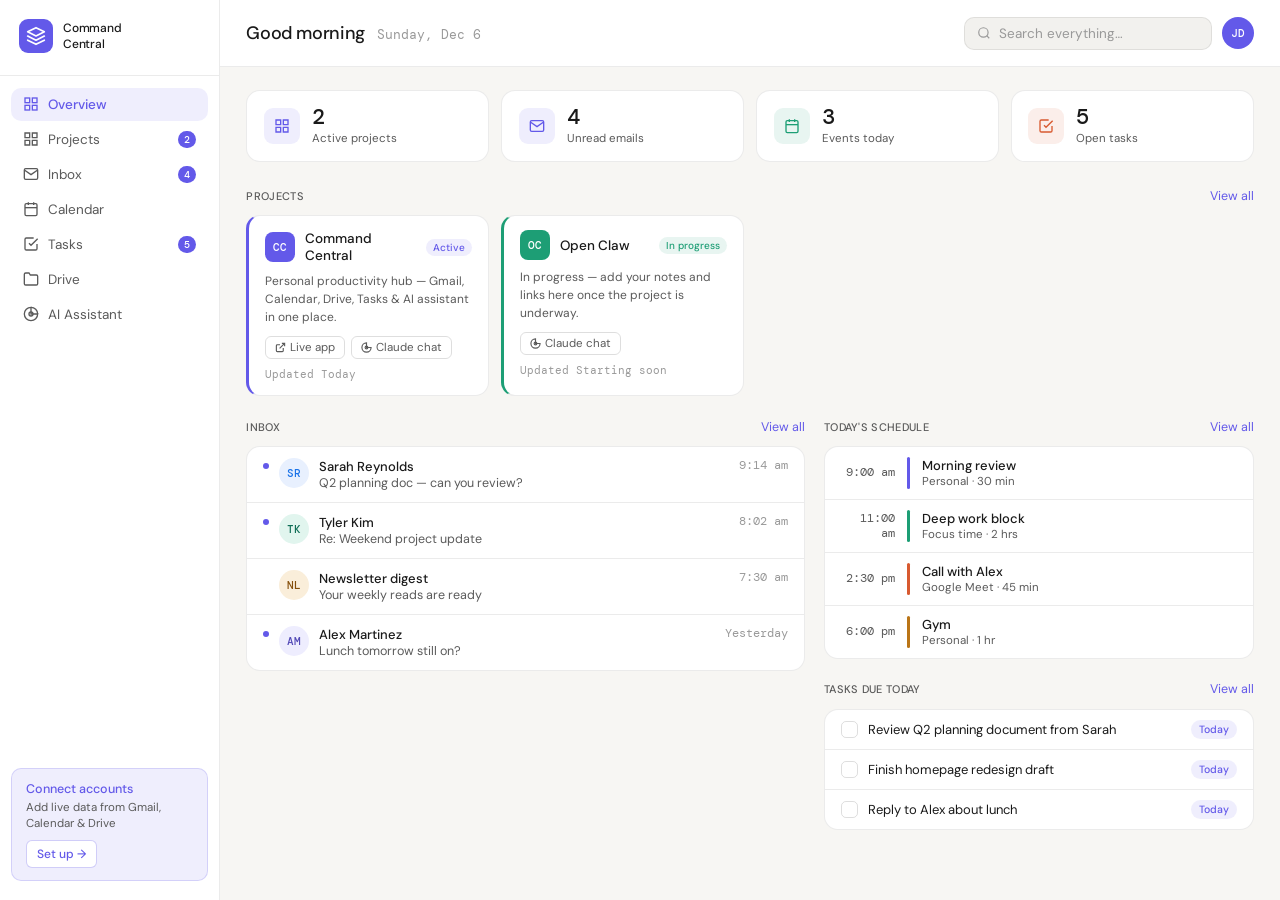
==== commit 2e765d91: "Clean rebuild: fix duplicated code structure + add mobile bottom nav" ====
--- a/index.html
+++ b/index.html
@@ -710,7 +710,7 @@
 .modal-cancel:hover { background: var(--surface2); }
 
 
-/* -- Bottom navigation (mobile only) -- */
+/* ── Mobile responsive + bottom nav ── */
 .bottom-nav { display: none; }
 @media (max-width: 768px) {
   .sidebar { display: none; }
@@ -723,38 +723,19 @@
   .page-title { font-size: 16px; }
   .metrics-row { grid-template-columns: repeat(2, 1fr); gap: 8px; margin-bottom: 1.25rem; }
   .two-col { grid-template-columns: 1fr; gap: 1rem; }
-  .project-strip { grid-template-columns: 1fr; }
-  .projects-grid { grid-template-columns: 1fr; }
+  .project-strip, .projects-grid { grid-template-columns: 1fr; }
   .modal { width: 100%; max-width: 100vw; border-radius: 14px 14px 0 0; }
   .modal-overlay { align-items: flex-end; }
-  .bottom-nav {
-    display: flex; position: fixed; bottom: 0; left: 0; right: 0;
-    height: 56px; background: var(--surface);
-    border-top: 0.5px solid var(--border); z-index: 200;
-    padding-bottom: env(safe-area-inset-bottom);
-  }
-  .bn-item {
-    flex: 1; display: flex; flex-direction: column;
-    align-items: center; justify-content: center; gap: 2px;
-    border: none; background: none; color: var(--text3);
-    font-family: var(--font); font-size: 10px; cursor: pointer;
-    position: relative; padding: 6px 0 4px; transition: color 0.15s;
-    -webkit-tap-highlight-color: transparent;
-  }
+  .bottom-nav { display: flex; position: fixed; bottom: 0; left: 0; right: 0; height: 56px; background: var(--surface); border-top: 0.5px solid var(--border); z-index: 200; padding-bottom: env(safe-area-inset-bottom); }
+  .bn-item { flex: 1; display: flex; flex-direction: column; align-items: center; justify-content: center; gap: 2px; border: none; background: none; color: var(--text3); font-family: var(--font); font-size: 10px; cursor: pointer; position: relative; padding: 6px 0 4px; transition: color 0.15s; -webkit-tap-highlight-color: transparent; }
   .bn-item:hover, .bn-item.active { color: var(--accent); }
-  .bn-badge {
-    position: absolute; top: 4px; right: calc(50% - 18px);
-    background: var(--accent); color: white; font-size: 9px;
-    font-weight: 600; padding: 1px 4px; border-radius: 20px;
-    min-width: 14px; text-align: center; font-family: var(--mono); line-height: 1.4;
-  }
+  .bn-badge { position: absolute; top: 4px; right: calc(50% - 18px); background: var(--accent); color: white; font-size: 9px; font-weight: 600; padding: 1px 4px; border-radius: 20px; min-width: 14px; text-align: center; font-family: var(--mono); line-height: 1.4; }
   .assistant-wrap { height: calc(100dvh - 130px); }
 }
 @media (display-mode: standalone) {
   .topbar { padding-top: max(1.1rem, env(safe-area-inset-top)); }
   .bottom-nav { padding-bottom: max(4px, env(safe-area-inset-bottom)); height: calc(56px + env(safe-area-inset-bottom)); }
 }
-
 </style>
 <link rel="manifest" href="manifest.json">
 <meta name="mobile-web-app-capable" content="yes">
@@ -1068,6 +1049,169 @@
     </div>
   </div>
 </div>
+
+    <!-- PROJECTS PANEL -->
+    <section class="panel" id="panel-projects">
+      <div class="section-header">
+        <span class="section-title">All projects</span>
+        <button class="action-btn" onclick="showAddProjectModal()">+ New project</button>
+      </div>
+      <div class="projects-grid" id="full-project-grid"></div>
+    </section>
+
+    <!-- INBOX PANEL -->
+    <section class="panel" id="panel-inbox">
+      <div class="section-header">
+        <span class="section-title">All messages</span>
+        <button class="action-btn" onclick="switchPanel('assistant');setAIPrompt('Draft a new email for me')">Compose</button>
+      </div>
+      <div class="card" id="full-inbox-list"></div>
+    </section>
+
+    <!-- CALENDAR PANEL -->
+    <section class="panel" id="panel-calendar">
+      <div class="section-header">
+        <span class="section-title">This week</span>
+        <button class="action-btn" onclick="switchPanel('assistant');setAIPrompt('Help me schedule a new event this week')">Add event</button>
+      </div>
+      <div class="card" id="full-cal-list"></div>
+    </section>
+
+    <!-- TASKS PANEL -->
+    <section class="panel" id="panel-tasks">
+      <div class="section-header">
+        <span class="section-title">All tasks</span>
+        <button class="action-btn" onclick="addTaskPrompt()">+ New task</button>
+      </div>
+      <div class="card">
+        <div class="task-filters">
+          <button class="filter-btn active" data-filter="all">All</button>
+          <button class="filter-btn" data-filter="today">Today</button>
+          <button class="filter-btn" data-filter="week">This week</button>
+          <button class="filter-btn" data-filter="done">Done</button>
+        </div>
+        <div id="full-task-list"></div>
+      </div>
+    </section>
+
+    <!-- DRIVE PANEL -->
+    <section class="panel" id="panel-drive">
+      <div class="section-header">
+        <span class="section-title">Recent files</span>
+      </div>
+      <div class="card" id="full-drive-list"></div>
+    </section>
+
+    <!-- ASSISTANT PANEL -->
+    <section class="panel" id="panel-assistant">
+      <div class="section-header">
+        <span class="section-title">AI Assistant</span>
+      </div>
+      <div class="assistant-wrap">
+        <div class="assistant-messages" id="ai-messages">
+          <div class="ai-welcome">
+            <div class="ai-welcome-icon">
+              <svg width="24" height="24" viewBox="0 0 24 24" fill="none" stroke="currentColor" stroke-width="1.5"><path d="M12 2a10 10 0 1 0 10 10H12V2z"/><path d="M12 2a10 10 0 0 1 10 10"/><circle cx="12" cy="12" r="3"/></svg>
+            </div>
+            <p>I'm your Command Central assistant. Ask me anything — summarize emails, plan your day, draft messages, find files, or get help with any of your projects.</p>
+          </div>
+          <div class="ai-prompts-grid">
+            <button class="ai-chip-btn" onclick="sendAI('Summarize my unread emails and flag anything urgent')">Summarize emails</button>
+            <button class="ai-chip-btn" onclick="sendAI('What should I prioritize today based on my tasks?')">Plan my day</button>
+            <button class="ai-chip-btn" onclick="sendAI('Give me a status summary of all my projects')">Project status</button>
+            <button class="ai-chip-btn" onclick="sendAI('Draft a polite follow-up email')">Draft a reply</button>
+            <button class="ai-chip-btn" onclick="sendAI('What meetings do I have this week?')">Week ahead</button>
+            <button class="ai-chip-btn" onclick="sendAI('Help me break a big project into smaller tasks')">Break down a project</button>
+          </div>
+        </div>
+        <div class="assistant-input-row">
+          <input type="text" class="ai-input" id="ai-input" placeholder="Ask anything about your projects, emails, tasks, calendar or files…" onkeydown="if(event.key==='Enter')sendAIFromInput()">
+          <button class="ai-send-btn" onclick="sendAIFromInput()">
+            <svg width="16" height="16" viewBox="0 0 24 24" fill="none" stroke="currentColor" stroke-width="2"><line x1="22" y1="2" x2="11" y2="13"/><polygon points="22 2 15 22 11 13 2 9 22 2"/></svg>
+          </button>
+        </div>
+      </div>
+    </section>
+  </main>
+</div>
+
+<!-- Connect Modal -->
+<div class="modal-overlay" id="connect-modal" style="display:none" onclick="if(event.target===this)hideConnectModal()">
+  <div class="modal">
+    <div class="modal-header">
+      <h2>Connect your accounts</h2>
+      <button class="modal-close" onclick="hideConnectModal()">✕</button>
+    </div>
+    <p class="modal-sub">To pull live data, you'll need to connect via Google OAuth. This is a one-time setup.</p>
+    <div class="connect-list">
+      <div class="connect-item">
+        <div class="connect-icon" style="background:#fce8e6;color:#d93025">G</div>
+        <div class="connect-item-info">
+          <div class="connect-item-name">Gmail</div>
+          <div class="connect-item-sub">Read and compose emails</div>
+        </div>
+        <button class="connect-item-btn">Connect</button>
+      </div>
+      <div class="connect-item">
+        <div class="connect-icon" style="background:#e8f0fe;color:#1a73e8">C</div>
+        <div class="connect-item-info">
+          <div class="connect-item-name">Google Calendar</div>
+          <div class="connect-item-sub">View and create events</div>
+        </div>
+        <button class="connect-item-btn">Connect</button>
+      </div>
+      <div class="connect-item">
+        <div class="connect-icon" style="background:#fef9e0;color:#f9ab00">D</div>
+        <div class="connect-item-info">
+          <div class="connect-item-name">Google Drive</div>
+          <div class="connect-item-sub">Browse and open files</div>
+        </div>
+        <button class="connect-item-btn">Connect</button>
+      </div>
+    </div>
+    <div class="modal-note">Full OAuth setup guide is in the README.md included with your files.</div>
+  </div>
+</div>
+
+<!-- Add Project Modal -->
+<div class="modal-overlay" id="add-project-modal" style="display:none" onclick="if(event.target===this)hideAddProjectModal()">
+  <div class="modal">
+    <div class="modal-header">
+      <h2>Add a project</h2>
+      <button class="modal-close" onclick="hideAddProjectModal()">✕</button>
+    </div>
+    <div class="form-group">
+      <label class="form-label">Project name</label>
+      <input type="text" class="form-input" id="np-name" placeholder="e.g. Open Claw, My Website…">
+    </div>
+    <div class="form-group">
+      <label class="form-label">Description</label>
+      <input type="text" class="form-input" id="np-desc" placeholder="A short note about this project">
+    </div>
+    <div class="form-group">
+      <label class="form-label">Status</label>
+      <select class="form-input" id="np-status">
+        <option value="active">Active</option>
+        <option value="in-progress">In progress</option>
+        <option value="on-hold">On hold</option>
+        <option value="done">Done</option>
+      </select>
+    </div>
+    <div class="form-group">
+      <label class="form-label">Link (optional)</label>
+      <input type="text" class="form-input" id="np-url" placeholder="https://…">
+    </div>
+    <div class="form-group">
+      <label class="form-label">Link label</label>
+      <input type="text" class="form-input" id="np-link-label" placeholder="e.g. Live app, Claude chat, GitHub…">
+    </div>
+    <div style="display:flex;gap:8px;margin-top:1.25rem">
+      <button class="action-btn" style="flex:1;justify-content:center" onclick="saveNewProject()">Add project</button>
+      <button class="modal-cancel" onclick="hideAddProjectModal()">Cancel</button>
+    </div>
+  </div>
+</div>
+
 
 <script>
 const DATA = {
@@ -1486,7 +1630,7 @@
 }
 </script>
 
-<!-- Mobile bottom navigation (hidden on desktop via CSS) -->
+<!-- Mobile bottom navigation -->
 <nav class="bottom-nav" id="bottom-nav">
   <button class="bn-item active" data-panel="overview">
     <svg width="20" height="20" viewBox="0 0 24 24" fill="none" stroke="currentColor" stroke-width="2"><rect x="3" y="3" width="7" height="7"/><rect x="14" y="3" width="7" height="7"/><rect x="3" y="14" width="7" height="7"/><rect x="14" y="14" width="7" height="7"/></svg>
@@ -1509,6 +1653,7 @@
     <span>AI</span>
   </button>
 </nav>
+
 <script>
 (function() {
   var bnItems = document.querySelectorAll('.bn-item');
@@ -1519,917 +1664,15 @@
       if (typeof switchPanel === 'function') switchPanel(btn.dataset.panel);
     });
   });
-  var orig = window.switchPanel;
-  if (orig) window.switchPanel = function(name) {
-    orig(name);
+  var origSwitch = window.switchPanel;
+  if (origSwitch) window.switchPanel = function(name) {
+    origSwitch(name);
     bnItems.forEach(function(b) { b.classList.toggle('active', b.dataset.panel === name); });
     var tb = document.getElementById('bn-badge-tasks');
-    var ib = document.getElementById('bn-badge-inbox');
     var ob = document.getElementById('badge-tasks');
     if (tb && ob) tb.textContent = ob.textContent;
   };
 })();
 </script>
 </body>
-</html>    <!-- PROJECTS PANEL -->
-    <section class="panel" id="panel-projects">
-      <div class="section-header">
-        <span class="section-title">All projects</span>
-        <button class="action-btn" onclick="showAddProjectModal()">+ New project</button>
-      </div>
-      <div class="projects-grid" id="full-project-grid"></div>
-    </section>
-
-    <!-- INBOX PANEL -->
-    <section class="panel" id="panel-inbox">
-      <div class="section-header">
-        <span class="section-title">All messages</span>
-        <button class="action-btn" onclick="switchPanel('assistant');setAIPrompt('Draft a new email for me')">Compose</button>
-      </div>
-      <div class="card" id="full-inbox-list"></div>
-    </section>
-
-    <!-- CALENDAR PANEL -->
-    <section class="panel" id="panel-calendar">
-      <div class="section-header">
-        <span class="section-title">This week</span>
-        <button class="action-btn" onclick="switchPanel('assistant');setAIPrompt('Help me schedule a new event this week')">Add event</button>
-      </div>
-      <div class="card" id="full-cal-list"></div>
-    </section>
-
-    <!-- TASKS PANEL -->
-    <section class="panel" id="panel-tasks">
-      <div class="section-header">
-        <span class="section-title">All tasks</span>
-        <button class="action-btn" onclick="addTaskPrompt()">+ New task</button>
-      </div>
-      <div class="card">
-        <div class="task-filters">
-          <button class="filter-btn active" data-filter="all">All</button>
-          <button class="filter-btn" data-filter="today">Today</button>
-          <button class="filter-btn" data-filter="week">This week</button>
-          <button class="filter-btn" data-filter="done">Done</button>
-        </div>
-        <div id="full-task-list"></div>
-      </div>
-    </section>
-
-    <!-- DRIVE PANEL -->
-    <section class="panel" id="panel-drive">
-      <div class="section-header">
-        <span class="section-title">Recent files</span>
-      </div>
-      <div class="card" id="full-drive-list"></div>
-    </section>
-
-    <!-- ASSISTANT PANEL -->
-    <section class="panel" id="panel-assistant">
-      <div class="section-header">
-        <span class="section-title">AI Assistant</span>
-      </div>
-      <div class="assistant-wrap">
-        <div class="assistant-messages" id="ai-messages">
-          <div class="ai-welcome">
-            <div class="ai-welcome-icon">
-              <svg width="24" height="24" viewBox="0 0 24 24" fill="none" stroke="currentColor" stroke-width="1.5"><path d="M12 2a10 10 0 1 0 10 10H12V2z"/><path d="M12 2a10 10 0 0 1 10 10"/><circle cx="12" cy="12" r="3"/></svg>
-            </div>
-            <p>I'm your Command Central assistant. Ask me anything — summarize emails, plan your day, draft messages, find files, or get help with any of your projects.</p>
-          </div>
-          <div class="ai-prompts-grid">
-            <button class="ai-chip-btn" onclick="sendAI('Summarize my unread emails and flag anything urgent')">Summarize emails</button>
-            <button class="ai-chip-btn" onclick="sendAI('What should I prioritize today based on my tasks?')">Plan my day</button>
-            <button class="ai-chip-btn" onclick="sendAI('Give me a status summary of all my projects')">Project status</button>
-            <button class="ai-chip-btn" onclick="sendAI('Draft a polite follow-up email')">Draft a reply</button>
-            <button class="ai-chip-btn" onclick="sendAI('What meetings do I have this week?')">Week ahead</button>
-            <button class="ai-chip-btn" onclick="sendAI('Help me break a big project into smaller tasks')">Break down a project</button>
-          </div>
-        </div>
-        <div class="assistant-input-row">
-          <input type="text" class="ai-input" id="ai-input" placeholder="Ask anything about your projects, emails, tasks, calendar or files…" onkeydown="if(event.key==='Enter')sendAIFromInput()">
-          <button class="ai-send-btn" onclick="sendAIFromInput()">
-            <svg width="16" height="16" viewBox="0 0 24 24" fill="none" stroke="currentColor" stroke-width="2"><line x1="22" y1="2" x2="11" y2="13"/><polygon points="22 2 15 22 11 13 2 9 22 2"/></svg>
-          </button>
-        </div>
-      </div>
-    </section>
-  </main>
-</div>
-
-<!-- Connect Modal -->
-<div class="modal-overlay" id="connect-modal" style="display:none" onclick="if(event.target===this)hideConnectModal()">
-  <div class="modal">
-    <div class="modal-header">
-      <h2>Connect your accounts</h2>
-      <button class="modal-close" onclick="hideConnectModal()">✕</button>
-    </div>
-    <p class="modal-sub">To pull live data, you'll need to connect via Google OAuth. This is a one-time setup.</p>
-    <div class="connect-list">
-      <div class="connect-item">
-        <div class="connect-icon" style="background:#fce8e6;color:#d93025">G</div>
-        <div class="connect-item-info">
-          <div class="connect-item-name">Gmail</div>
-          <div class="connect-item-sub">Read and compose emails</div>
-        </div>
-        <button class="connect-item-btn">Connect</button>
-      </div>
-      <div class="connect-item">
-        <div class="connect-icon" style="background:#e8f0fe;color:#1a73e8">C</div>
-        <div class="connect-item-info">
-          <div class="connect-item-name">Google Calendar</div>
-          <div class="connect-item-sub">View and create events</div>
-        </div>
-        <button class="connect-item-btn">Connect</button>
-      </div>
-      <div class="connect-item">
-        <div class="connect-icon" style="background:#fef9e0;color:#f9ab00">D</div>
-        <div class="connect-item-info">
-          <div class="connect-item-name">Google Drive</div>
-          <div class="connect-item-sub">Browse and open files</div>
-        </div>
-        <button class="connect-item-btn">Connect</button>
-      </div>
-    </div>
-    <div class="modal-note">Full OAuth setup guide is in the README.md included with your files.</div>
-  </div>
-</div>
-
-<!-- Add Project Modal -->
-<div class="modal-overlay" id="add-project-modal" style="display:none" onclick="if(event.target===this)hideAddProjectModal()">
-  <div class="modal">
-    <div class="modal-header">
-      <h2>Add a project</h2>
-      <button class="modal-close" onclick="hideAddProjectModal()">✕</button>
-    </div>
-    <div class="form-group">
-      <label class="form-label">Project name</label>
-      <input type="text" class="form-input" id="np-name" placeholder="e.g. Open Claw, My Website…">
-    </div>
-    <div class="form-group">
-      <label class="form-label">Description</label>
-      <input type="text" class="form-input" id="np-desc" placeholder="A short note about this project">
-    </div>
-    <div class="form-group">
-      <label class="form-label">Status</label>
-      <select class="form-input" id="np-status">
-        <option value="active">Active</option>
-        <option value="in-progress">In progress</option>
-        <option value="on-hold">On hold</option>
-        <option value="done">Done</option>
-      </select>
-    </div>
-    <div class="form-group">
-      <label class="form-label">Link (optional)</label>
-      <input type="text" class="form-input" id="np-url" placeholder="https://…">
-    </div>
-    <div class="form-group">
-      <label class="form-label">Link label</label>
-      <input type="text" class="form-input" id="np-link-label" placeholder="e.g. Live app, Claude chat, GitHub…">
-    </div>
-    <div style="display:flex;gap:8px;margin-top:1.25rem">
-      <button class="action-btn" style="flex:1;justify-content:center" onclick="saveNewProject()">Add project</button>
-      <button class="modal-cancel" onclick="hideAddProjectModal()">Cancel</button>
-    </div>
-  </div>
-</div>
-
-<script>
-const DATA = {
-  emails: [
-    { id:1, from:'Sarah Reynolds', initials:'SR', avatarBg:'#e8f0fe', avatarColor:'#1a73e8', subject:'Q2 planning doc — can you review?', time:'9:14 am', unread:true },
-    { id:2, from:'Tyler Kim', initials:'TK', avatarBg:'#e1f5ee', avatarColor:'#0f6e56', subject:'Re: Weekend project update', time:'8:02 am', unread:true },
-    { id:3, from:'Newsletter digest', initials:'NL', avatarBg:'#faeeda', avatarColor:'#854f0b', subject:'Your weekly reads are ready', time:'7:30 am', unread:false },
-    { id:4, from:'Alex Martinez', initials:'AM', avatarBg:'#eeedfe', avatarColor:'#534ab7', subject:'Lunch tomorrow still on?', time:'Yesterday', unread:true },
-    { id:5, from:'GitHub', initials:'GH', avatarBg:'#f2f1ee', avatarColor:'#5a5a5a', subject:'Your pull request was merged', time:'Yesterday', unread:false },
-    { id:6, from:'Notion', initials:'NT', avatarBg:'#f2f1ee', avatarColor:'#5a5a5a', subject:'Page shared with you: Goals 2026', time:'Mon', unread:false },
-  ],
-  events: [
-    { id:1, name:'Morning review', time:'9:00 am', detail:'Personal · 30 min', color:'#6359e9', day:'Today' },
-    { id:2, name:'Deep work block', time:'11:00 am', detail:'Focus time · 2 hrs', color:'#1d9e75', day:'Today' },
-    { id:3, name:'Call with Alex', time:'2:30 pm', detail:'Google Meet · 45 min', color:'#d85a30', day:'Today' },
-    { id:4, name:'Gym', time:'6:00 pm', detail:'Personal · 1 hr', color:'#ba7517', day:'Today' },
-    { id:5, name:'Team standup', time:'10:00 am', detail:'Video call · 30 min', color:'#6359e9', day:'Tomorrow' },
-    { id:6, name:'Dentist appointment', time:'3:00 pm', detail:'Personal · 1 hr', color:'#d85a30', day:'Wednesday' },
-  ],
-  tasks: [
-    { id:1, text:'Review Q2 planning document from Sarah', tag:'today', done:false },
-    { id:2, text:'Finish homepage redesign draft', tag:'today', done:false },
-    { id:3, text:'Update reading list doc in Drive', tag:'week', done:false },
-    { id:4, text:'Send weekly recap notes', tag:'done', done:true },
-    { id:5, text:'Research new productivity tools', tag:'someday', done:false },
-    { id:6, text:'Reply to Alex about lunch', tag:'today', done:false },
-  ],
-  files: [
-    { name:'Q2 Planning — 2026.gdoc', meta:'Modified 2 hrs ago · Shared', icon:'D', iconBg:'#e8f0fe', iconColor:'#1a73e8' },
-    { name:'Budget tracker.gsheet', meta:'Modified yesterday', icon:'S', iconBg:'#e1f5ee', iconColor:'#0f6e56' },
-    { name:'2026 Goals deck.gslides', meta:'Modified 3 days ago', icon:'P', iconBg:'#faeeda', iconColor:'#854f0b' },
-    { name:'Reading list.gdoc', meta:'Modified last week', icon:'D', iconBg:'#eeedfe', iconColor:'#534ab7' },
-    { name:'Personal finance notes.gdoc', meta:'Modified 2 weeks ago', icon:'D', iconBg:'#e8f0fe', iconColor:'#1a73e8' },
-  ],
-  projects: [
-    {
-      id: 1,
-      name: 'Command Central',
-      description: 'Personal productivity hub — Gmail, Calendar, Drive, Tasks & AI assistant in one place.',
-      status: 'active',
-      updated: 'Today',
-      links: [
-        { label: 'Live app', url: 'https://your-app.netlify.app', type: 'deploy' },
-        { label: 'Claude chat', url: 'https://claude.ai', type: 'claude' }
-      ],
-      color: '#6359e9',
-      initials: 'CC'
-    },
-    {
-      id: 2,
-      name: 'Open Claw',
-      description: 'In progress — add your notes and links here once the project is underway.',
-      status: 'in-progress',
-      updated: 'Starting soon',
-      links: [
-        { label: 'Claude chat', url: 'https://claude.ai', type: 'claude' }
-      ],
-      color: '#1d9e75',
-      initials: 'OC'
-    }
-  ]
-};
-
-</script>
-<script>
-// ────── Date & greeting ──────
-(function() {
-  const d = new Date();
-  const days = ['Sunday','Monday','Tuesday','Wednesday','Thursday','Friday','Saturday'];
-  const months = ['Jan','Feb','Mar','Apr','May','Jun','Jul','Aug','Sep','Oct','Nov','Dec'];
-  document.getElementById('page-date').textContent =
-    days[d.getDay()] + ', ' + months[d.getMonth()] + ' ' + d.getDate();
-  const h = d.getHours();
-  const greet = h < 12 ? 'Good morning' : h < 17 ? 'Good afternoon' : 'Good evening';
-  document.getElementById('page-title').textContent = greet;
-})();
-
-// ────── State ──────
-let tasks = DATA.tasks.map(t => ({...t}));
-let projects = DATA.projects.map(p => ({...p, links: [...p.links]}));
-let nextProjectId = projects.length + 1;
-
-// ────── Helpers ──────
-const statusLabel = { active:'Active', 'in-progress':'In progress', 'on-hold':'On hold', done:'Done' };
-const statusClass = { active:'status-active', 'in-progress':'status-in-progress', 'on-hold':'status-on-hold', done:'status-done' };
-
-function lightenColor(hex, amount=0.85) {
-  const r = parseInt(hex.slice(1,3),16);
-  const g = parseInt(hex.slice(3,5),16);
-  const b = parseInt(hex.slice(5,7),16);
-  const mix = (c) => Math.round(c + (255-c)*amount);
-  return `rgb(${mix(r)},${mix(g)},${mix(b)})`;
-}
-
-function linkIcon(type) {
-  if (type === 'deploy') return '<svg width="11" height="11" viewBox="0 0 24 24" fill="none" stroke="currentColor" stroke-width="2.5"><path d="M18 13v6a2 2 0 0 1-2 2H5a2 2 0 0 1-2-2V8a2 2 0 0 1 2-2h6"/><polyline points="15 3 21 3 21 9"/><line x1="10" y1="14" x2="21" y2="3"/></svg>';
-  if (type === 'claude') return '<svg width="11" height="11" viewBox="0 0 24 24" fill="none" stroke="currentColor" stroke-width="2.5"><path d="M12 2a10 10 0 1 0 10 10H12V2z"/><circle cx="12" cy="12" r="3"/></svg>';
-  return '<svg width="11" height="11" viewBox="0 0 24 24" fill="none" stroke="currentColor" stroke-width="2.5"><path d="M18 13v6a2 2 0 0 1-2 2H5a2 2 0 0 1-2-2V8a2 2 0 0 1 2-2h6"/><polyline points="15 3 21 3 21 9"/><line x1="10" y1="14" x2="21" y2="3"/></svg>';
-}
-
-// ────── Render: project strip card (overview) ──────
-function renderProjectStrip(p) {
-  const linksHtml = p.links.map(l =>
-    `<a class="ps-link" href="${l.url}" target="_blank">${linkIcon(l.type)} ${l.label}</a>`
-  ).join('');
-  return `<div class="project-strip-card" style="border-left: 3px solid ${p.color}" onclick="switchPanel('projects')">
-    <div class="ps-top">
-      <div class="ps-avatar" style="background:${p.color}">${p.initials}</div>
-      <div class="ps-name">${p.name}</div>
-      <span class="ps-status-pill ${statusClass[p.status]}">${statusLabel[p.status]}</span>
-    </div>
-    <div class="ps-desc">${p.description}</div>
-    <div class="ps-links">${linksHtml}</div>
-    <div class="ps-updated">Updated ${p.updated}</div>
-  </div>`;
-}
-
-// ────── Render: full project card ──────
-function renderProjectCard(p) {
-  const linksHtml = p.links.map(l =>
-    `<a class="pc-link" href="${l.url}" target="_blank">${linkIcon(l.type)} ${l.label}</a>`
-  ).join('');
-  return `<div class="project-card">
-    <div class="project-card-accent" style="background:${p.color}"></div>
-    <div class="pc-header">
-      <div class="pc-avatar" style="background:${p.color}">${p.initials}</div>
-      <div class="pc-title-group">
-        <div class="pc-name">${p.name}</div>
-        <span class="ps-status-pill ${statusClass[p.status]} pc-status">${statusLabel[p.status]}</span>
-      </div>
-    </div>
-    <div class="pc-desc">${p.description}</div>
-    <div class="pc-links">${linksHtml}</div>
-    <div class="pc-footer">
-      <div class="pc-updated">Updated ${p.updated}</div>
-      <button class="pc-edit" onclick="editProject(${p.id})">Edit</button>
-    </div>
-  </div>`;
-}
-
-// ────── Render: email row ──────
-function renderEmailRow(e) {
-  return `<div class="email-row">
-    ${e.unread ? '<div class="unread-indicator"></div>' : '<div class="read-spacer"></div>'}
-    <div class="email-avatar" style="background:${e.avatarBg};color:${e.avatarColor}">${e.initials}</div>
-    <div class="email-body">
-      <div class="email-from">${e.from}</div>
-      <div class="email-subject">${e.subject}</div>
-    </div>
-    <div class="email-time">${e.time}</div>
-  </div>`;
-}
-
-// ────── Render: calendar row ──────
-function renderCalRow(ev) {
-  return `<div class="cal-row">
-    <div class="cal-time">${ev.time}</div>
-    <div class="cal-bar" style="background:${ev.color}"></div>
-    <div>
-      <div class="cal-name">${ev.name}</div>
-      <div class="cal-detail">${ev.detail}</div>
-    </div>
-  </div>`;
-}
-
-// ────── Render: task row ──────
-function renderTaskRow(t) {
-  const pillMap = { today:'pill-today', week:'pill-week', someday:'pill-someday', done:'pill-done' };
-  const labelMap = { today:'Today', week:'This week', someday:'Someday', done:'Done' };
-  const tag = t.done ? 'done' : t.tag;
-  return `<div class="task-row" id="task-row-${t.id}">
-    <div class="task-check ${t.done?'done':''}" onclick="toggleTask(${t.id})"></div>
-    <div class="task-text ${t.done?'done':''}" id="task-text-${t.id}">${t.text}</div>
-    <span class="task-pill ${pillMap[tag]}">${labelMap[tag]}</span>
-  </div>`;
-}
-
-// ────── Render: drive row ──────
-function renderDriveRow(f) {
-  return `<div class="drive-row">
-    <div class="drive-icon" style="background:${f.iconBg};color:${f.iconColor}">${f.icon}</div>
-    <div class="drive-name">${f.name}</div>
-    <div class="drive-meta">${f.meta}</div>
-  </div>`;
-}
-
-// ────── Populate panels ──────
-function populateOverview() {
-  const active = projects.filter(p => p.status !== 'done');
-  document.getElementById('ov-projects').textContent = active.length;
-  document.getElementById('ov-project-strip').innerHTML = projects.map(renderProjectStrip).join('');
-  document.getElementById('ov-inbox-list').innerHTML = DATA.emails.slice(0,4).map(renderEmailRow).join('');
-  document.getElementById('ov-cal-list').innerHTML = DATA.events.filter(e=>e.day==='Today').map(renderCalRow).join('');
-  const todayTasks = tasks.filter(t => t.tag==='today' && !t.done);
-  document.getElementById('ov-task-list').innerHTML =
-    todayTasks.map(renderTaskRow).join('') ||
-    '<div style="padding:14px 16px;font-size:13px;color:var(--text3)">No tasks due today.</div>';
-}
-
-function populateProjects() {
-  document.getElementById('full-project-grid').innerHTML = projects.map(renderProjectCard).join('');
-  document.getElementById('badge-projects').textContent = projects.filter(p=>p.status!=='done').length;
-}
-
-function populateInbox() {
-  document.getElementById('full-inbox-list').innerHTML = DATA.emails.map(renderEmailRow).join('');
-}
-
-function populateCalendar() {
-  const groups = {};
-  DATA.events.forEach(e => { if (!groups[e.day]) groups[e.day]=[]; groups[e.day].push(e); });
-  let html = '';
-  Object.keys(groups).forEach(day => {
-    html += `<div style="padding:10px 16px 4px;font-size:11px;font-weight:500;color:var(--text3);text-transform:uppercase;letter-spacing:0.04em;border-bottom:0.5px solid var(--border)">${day}</div>`;
-    html += groups[day].map(renderCalRow).join('');
-  });
-  document.getElementById('full-cal-list').innerHTML = html;
-}
-
-function populateTasks(filter='all') {
-  let filtered;
-  if (filter==='all') filtered = tasks;
-  else if (filter==='done') filtered = tasks.filter(t=>t.done);
-  else if (filter==='today') filtered = tasks.filter(t=>t.tag==='today'&&!t.done);
-  else if (filter==='week') filtered = tasks.filter(t=>t.tag==='week'&&!t.done);
-  document.getElementById('full-task-list').innerHTML =
-    filtered.map(renderTaskRow).join('') ||
-    '<div style="padding:14px 16px;font-size:13px;color:var(--text3)">No tasks here.</div>';
-}
-
-function populateDrive() {
-  document.getElementById('full-drive-list').innerHTML = DATA.files.map(renderDriveRow).join('');
-}
-
-function updateBadges() {
-  const open = tasks.filter(t=>!t.done).length;
-  document.getElementById('badge-tasks').textContent = open;
-  const ov = document.getElementById('ov-tasks');
-  if (ov) ov.textContent = open;
-}
-
-// ────── Task toggle ──────
-window.toggleTask = function(id) {
-  const t = tasks.find(t=>t.id===id);
-  if (!t) return;
-  t.done = !t.done;
-  updateBadges();
-  const activeFilter = document.querySelector('.filter-btn.active');
-  populateTasks(activeFilter ? activeFilter.dataset.filter : 'all');
-  populateOverview();
-};
-
-// ────── Task filters ──────
-document.querySelectorAll('.filter-btn').forEach(btn => {
-  btn.addEventListener('click', function() {
-    document.querySelectorAll('.filter-btn').forEach(b=>b.classList.remove('active'));
-    this.classList.add('active');
-    populateTasks(this.dataset.filter);
-  });
-});
-
-// ────── Panel switching ──────
-window.switchPanel = function(name) {
-  document.querySelectorAll('.panel').forEach(p=>p.classList.remove('active'));
-  document.querySelectorAll('.nav-item').forEach(n=>n.classList.remove('active'));
-  document.getElementById('panel-'+name).classList.add('active');
-  document.querySelector(`[data-panel="${name}"]`).classList.add('active');
-  if (name==='overview') populateOverview();
-  if (name==='projects') populateProjects();
-  if (name==='inbox') populateInbox();
-  if (name==='calendar') populateCalendar();
-  if (name==='tasks') populateTasks();
-  if (name==='drive') populateDrive();
-};
-
-document.querySelectorAll('.nav-item').forEach(btn => {
-  btn.addEventListener('click', function() { switchPanel(this.dataset.panel); });
-});
-
-// ────── Add / edit project ──────
-window.showAddProjectModal = function() {
-  document.getElementById('np-name').value='';
-  document.getElementById('np-desc').value='';
-  document.getElementById('np-url').value='';
-  document.getElementById('np-link-label').value='';
-  document.getElementById('np-status').value='active';
-  document.getElementById('add-project-modal').style.display='flex';
-};
-window.hideAddProjectModal = function() {
-  document.getElementById('add-project-modal').style.display='none';
-};
-
-const projectColors = ['#6359e9','#1d9e75','#d85a30','#ba7517','#d4537e','#378add'];
-
-window.saveNewProject = function() {
-  const name = document.getElementById('np-name').value.trim();
-  if (!name) return;
-  const initials = name.split(' ').map(w=>w[0]).join('').toUpperCase().slice(0,2);
-  const color = projectColors[(projects.length) % projectColors.length];
-  const links = [];
-  const url = document.getElementById('np-url').value.trim();
-  const linkLabel = document.getElementById('np-link-label').value.trim();
-  if (url) links.push({ label: linkLabel || 'Open', url, type: 'link' });
-  const p = {
-    id: nextProjectId++,
-    name,
-    description: document.getElementById('np-desc').value.trim() || 'No description yet.',
-    status: document.getElementById('np-status').value,
-    updated: 'Just now',
-    links,
-    color,
-    initials
-  };
-  projects.push(p);
-  hideAddProjectModal();
-  populateProjects();
-  populateOverview();
-};
-
-window.editProject = function(id) {
-  const p = projects.find(p=>p.id===id);
-  if (!p) return;
-  document.getElementById('np-name').value = p.name;
-  document.getElementById('np-desc').value = p.description;
-  document.getElementById('np-status').value = p.status;
-  document.getElementById('np-url').value = p.links[0]?.url || '';
-  document.getElementById('np-link-label').value = p.links[0]?.label || '';
-  document.getElementById('add-project-modal').style.display='flex';
-  window.saveNewProject = function() {
-    p.name = document.getElementById('np-name').value.trim() || p.name;
-    p.description = document.getElementById('np-desc').value.trim() || p.description;
-    p.status = document.getElementById('np-status').value;
-    p.updated = 'Just now';
-    const url = document.getElementById('np-url').value.trim();
-    const label = document.getElementById('np-link-label').value.trim();
-    if (url) p.links = [{ label: label||'Open', url, type:'link' }];
-    hideAddProjectModal();
-    populateProjects();
-    populateOverview();
-    window.saveNewProject = saveNewProjectOriginal;
-  };
-};
-const saveNewProjectOriginal = window.saveNewProject;
-
-// ────── AI Assistant ──────
-window.setAIPrompt = function(text) {
-  document.getElementById('ai-input').value = text;
-  document.getElementById('ai-input').focus();
-};
-window.addTaskPrompt = function() {
-  switchPanel('assistant');
-  setAIPrompt('Add a new task: ');
-};
-window.sendAI = function(text) {
-  switchPanel('assistant');
-  appendMessage(text, 'user');
-  setTimeout(() => appendMessage(getAIReply(text), 'bot'), 600);
-};
-window.sendAIFromInput = function() {
-  const input = document.getElementById('ai-input');
-  const text = input.value.trim();
-  if (!text) return;
-  input.value = '';
-  sendAI(text);
-};
-
-function appendMessage(text, role) {
-  const msgs = document.getElementById('ai-messages');
-  const div = document.createElement('div');
-  div.className = `ai-msg ai-msg-${role}`;
-  div.innerHTML = `<div class="ai-bubble">${text}</div>`;
-  msgs.appendChild(div);
-  msgs.scrollTop = msgs.scrollHeight;
-}
-
-function getAIReply(text) {
-  const t = text.toLowerCase();
-  if (t.includes('project') || t.includes('status')) {
-    const list = projects.map(p=>`<strong>${p.name}</strong> (${statusLabel[p.status]})`).join(', ');
-    return `You have ${projects.length} projects: ${list}. Want me to help update any of them, add tasks, or draft a status note?`;
-  }
-  if (t.includes('email') || t.includes('inbox')) {
-    const unread = DATA.emails.filter(e=>e.unread);
-    return `You have ${unread.length} unread emails. Most recent: <strong>${unread[0].from}</strong> — "${unread[0].subject}". Want me to draft a reply?`;
-  }
-  if (t.includes('task') || t.includes('prioritize') || t.includes('today')) {
-    const due = tasks.filter(t=>t.tag==='today'&&!t.done);
-    return `You have ${due.length} tasks due today: ${due.map(t=>`<em>${t.text}</em>`).join(', ')}. Want me to help break any of these down or reprioritize?`;
-  }
-  if (t.includes('calendar') || t.includes('meeting') || t.includes('schedule') || t.includes('week')) {
-    return `Today you have 3 events: a morning review at 9am, a 2hr deep work block at 11am, and a call with Alex at 2:30pm. Want me to help you block more focus time?`;
-  }
-  if (t.includes('draft') || t.includes('reply') || t.includes('compose')) {
-    return `Sure! Who are you writing to, and what's the message? I'll draft something clean you can review and send.`;
-  }
-  if (t.includes('file') || t.includes('doc') || t.includes('drive')) {
-    return `Your most recent file is <strong>Q2 Planning — 2026</strong>, updated 2 hours ago. Want me to summarize it or help you find something specific?`;
-  }
-  return `Got it. Once you connect your Google accounts, I can pull live context for everything. For now I'm working with your sample data — ask me about projects, emails, tasks, calendar or files!`;
-}
-
-// ────── Modals ──────
-window.showConnectModal = function() { document.getElementById('connect-modal').style.display='flex'; };
-window.hideConnectModal = function() { document.getElementById('connect-modal').style.display='none'; };
-
-// ────── Init ──────
-populateOverview();
-updateBadges();
-
-</script>
-<script>
-if ('serviceWorker' in navigator) {
-  window.addEventListener('load', () => {
-    navigator.serviceWorker.register('./sw.js').catch(() => {});
-  });
-}
-</script>
-</body>
-</html>return '<svg width="11" height="11" viewBox="0 0 24 24" fill="none" stroke="currentColor" stroke-width="2.5"><path d="M12 2a10 10 0 1 0 10 10H12V2z"/><circle cx="12" cy="12" r="3"/></svg>';
-  return '<svg width="11" height="11" viewBox="0 0 24 24" fill="none" stroke="currentColor" stroke-width="2.5"><path d="M18 13v6a2 2 0 0 1-2 2H5a2 2 0 0 1-2-2V8a2 2 0 0 1 2-2h6"/><polyline points="15 3 21 3 21 9"/><line x1="10" y1="14" x2="21" y2="3"/></svg>';
-}
-
-// ────── Render: project strip card (overview) ──────
-function renderProjectStrip(p) {
-  const linksHtml = p.links.map(l =>
-    `<a class="ps-link" href="${l.url}" target="_blank">${linkIcon(l.type)} ${l.label}</a>`
-  ).join('');
-  return `<div class="project-strip-card" style="border-left: 3px solid ${p.color}" onclick="switchPanel('projects')">
-    <div class="ps-top">
-      <div class="ps-avatar" style="background:${p.color}">${p.initials}</div>
-      <div class="ps-name">${p.name}</div>
-      <span class="ps-status-pill ${statusClass[p.status]}">${statusLabel[p.status]}</span>
-    </div>
-    <div class="ps-desc">${p.description}</div>
-    <div class="ps-links">${linksHtml}</div>
-    <div class="ps-updated">Updated ${p.updated}</div>
-  </div>`;
-}
-
-// ────── Render: full project card ──────
-function renderProjectCard(p) {
-  const linksHtml = p.links.map(l =>
-    `<a class="pc-link" href="${l.url}" target="_blank">${linkIcon(l.type)} ${l.label}</a>`
-  ).join('');
-  return `<div class="project-card">
-    <div class="project-card-accent" style="background:${p.color}"></div>
-    <div class="pc-header">
-      <div class="pc-avatar" style="background:${p.color}">${p.initials}</div>
-      <div class="pc-title-group">
-        <div class="pc-name">${p.name}</div>
-        <span class="ps-status-pill ${statusClass[p.status]} pc-status">${statusLabel[p.status]}</span>
-      </div>
-    </div>
-    <div class="pc-desc">${p.description}</div>
-    <div class="pc-links">${linksHtml}</div>
-    <div class="pc-footer">
-      <div class="pc-updated">Updated ${p.updated}</div>
-      <button class="pc-edit" onclick="editProject(${p.id})">Edit</button>
-    </div>
-  </div>`;
-}
-
-// ────── Render: email row ──────
-function renderEmailRow(e) {
-  return `<div class="email-row">
-    ${e.unread ? '<div class="unread-indicator"></div>' : '<div class="read-spacer"></div>'}
-    <div class="email-avatar" style="background:${e.avatarBg};color:${e.avatarColor}">${e.initials}</div>
-    <div class="email-body">
-      <div class="email-from">${e.from}</div>
-      <div class="email-subject">${e.subject}</div>
-    </div>
-    <div class="email-time">${e.time}</div>
-  </div>`;
-}
-
-// ────── Render: calendar row ──────
-function renderCalRow(ev) {
-  return `<div class="cal-row">
-    <div class="cal-time">${ev.time}</div>
-    <div class="cal-bar" style="background:${ev.color}"></div>
-    <div>
-      <div class="cal-name">${ev.name}</div>
-      <div class="cal-detail">${ev.detail}</div>
-    </div>
-  </div>`;
-}
-
-// ────── Render: task row ──────
-function renderTaskRow(t) {
-  const pillMap = { today:'pill-today', week:'pill-week', someday:'pill-someday', done:'pill-done' };
-  const labelMap = { today:'Today', week:'This week', someday:'Someday', done:'Done' };
-  const tag = t.done ? 'done' : t.tag;
-  return `<div class="task-row" id="task-row-${t.id}">
-    <div class="task-check ${t.done?'done':''}" onclick="toggleTask(${t.id})"></div>
-    <div class="task-text ${t.done?'done':''}" id="task-text-${t.id}">${t.text}</div>
-    <span class="task-pill ${pillMap[tag]}">${labelMap[tag]}</span>
-  </div>`;
-}
-
-// ────── Render: drive row ──────
-function renderDriveRow(f) {
-  return `<div class="drive-row">
-    <div class="drive-icon" style="background:${f.iconBg};color:${f.iconColor}">${f.icon}</div>
-    <div class="drive-name">${f.name}</div>
-    <div class="drive-meta">${f.meta}</div>
-  </div>`;
-}
-
-// ────── Populate panels ──────
-function populateOverview() {
-  const active = projects.filter(p => p.status !== 'done');
-  document.getElementById('ov-projects').textContent = active.length;
-  document.getElementById('ov-project-strip').innerHTML = projects.map(renderProjectStrip).join('');
-  document.getElementById('ov-inbox-list').innerHTML = DATA.emails.slice(0,4).map(renderEmailRow).join('');
-  document.getElementById('ov-cal-list').innerHTML = DATA.events.filter(e=>e.day==='Today').map(renderCalRow).join('');
-  const todayTasks = tasks.filter(t => t.tag==='today' && !t.done);
-  document.getElementById('ov-task-list').innerHTML =
-    todayTasks.map(renderTaskRow).join('') ||
-    '<div style="padding:14px 16px;font-size:13px;color:var(--text3)">No tasks due today.</div>';
-}
-
-function populateProjects() {
-  document.getElementById('full-project-grid').innerHTML = projects.map(renderProjectCard).join('');
-  document.getElementById('badge-projects').textContent = projects.filter(p=>p.status!=='done').length;
-}
-
-function populateInbox() {
-  document.getElementById('full-inbox-list').innerHTML = DATA.emails.map(renderEmailRow).join('');
-}
-
-function populateCalendar() {
-  const groups = {};
-  DATA.events.forEach(e => { if (!groups[e.day]) groups[e.day]=[]; groups[e.day].push(e); });
-  let html = '';
-  Object.keys(groups).forEach(day => {
-    html += `<div style="padding:10px 16px 4px;font-size:11px;font-weight:500;color:var(--text3);text-transform:uppercase;letter-spacing:0.04em;border-bottom:0.5px solid var(--border)">${day}</div>`;
-    html += groups[day].map(renderCalRow).join('');
-  });
-  document.getElementById('full-cal-list').innerHTML = html;
-}
-
-function populateTasks(filter='all') {
-  let filtered;
-  if (filter==='all') filtered = tasks;
-  else if (filter==='done') filtered = tasks.filter(t=>t.done);
-  else if (filter==='today') filtered = tasks.filter(t=>t.tag==='today'&&!t.done);
-  else if (filter==='week') filtered = tasks.filter(t=>t.tag==='week'&&!t.done);
-  document.getElementById('full-task-list').innerHTML =
-    filtered.map(renderTaskRow).join('') ||
-    '<div style="padding:14px 16px;font-size:13px;color:var(--text3)">No tasks here.</div>';
-}
-
-function populateDrive() {
-  document.getElementById('full-drive-list').innerHTML = DATA.files.map(renderDriveRow).join('');
-}
-
-function updateBadges() {
-  const open = tasks.filter(t=>!t.done).length;
-  document.getElementById('badge-tasks').textContent = open;
-  const ov = document.getElementById('ov-tasks');
-  if (ov) ov.textContent = open;
-}
-
-// ────── Task toggle ──────
-window.toggleTask = function(id) {
-  const t = tasks.find(t=>t.id===id);
-  if (!t) return;
-  t.done = !t.done;
-  updateBadges();
-  const activeFilter = document.querySelector('.filter-btn.active');
-  populateTasks(activeFilter ? activeFilter.dataset.filter : 'all');
-  populateOverview();
-};
-
-// ────── Task filters ──────
-document.querySelectorAll('.filter-btn').forEach(btn => {
-  btn.addEventListener('click', function() {
-    document.querySelectorAll('.filter-btn').forEach(b=>b.classList.remove('active'));
-    this.classList.add('active');
-    populateTasks(this.dataset.filter);
-  });
-});
-
-// ────── Panel switching ──────
-window.switchPanel = function(name) {
-  document.querySelectorAll('.panel').forEach(p=>p.classList.remove('active'));
-  document.querySelectorAll('.nav-item').forEach(n=>n.classList.remove('active'));
-  document.getElementById('panel-'+name).classList.add('active');
-  document.querySelector(`[data-panel="${name}"]`).classList.add('active');
-  if (name==='overview') populateOverview();
-  if (name==='projects') populateProjects();
-  if (name==='inbox') populateInbox();
-  if (name==='calendar') populateCalendar();
-  if (name==='tasks') populateTasks();
-  if (name==='drive') populateDrive();
-};
-
-document.querySelectorAll('.nav-item').forEach(btn => {
-  btn.addEventListener('click', function() { switchPanel(this.dataset.panel); });
-});
-
-// ────── Add / edit project ──────
-window.showAddProjectModal = function() {
-  document.getElementById('np-name').value='';
-  document.getElementById('np-desc').value='';
-  document.getElementById('np-url').value='';
-  document.getElementById('np-link-label').value='';
-  document.getElementById('np-status').value='active';
-  document.getElementById('add-project-modal').style.display='flex';
-};
-window.hideAddProjectModal = function() {
-  document.getElementById('add-project-modal').style.display='none';
-};
-
-const projectColors = ['#6359e9','#1d9e75','#d85a30','#ba7517','#d4537e','#378add'];
-
-window.saveNewProject = function() {
-  const name = document.getElementById('np-name').value.trim();
-  if (!name) return;
-  const initials = name.split(' ').map(w=>w[0]).join('').toUpperCase().slice(0,2);
-  const color = projectColors[(projects.length) % projectColors.length];
-  const links = [];
-  const url = document.getElementById('np-url').value.trim();
-  const linkLabel = document.getElementById('np-link-label').value.trim();
-  if (url) links.push({ label: linkLabel || 'Open', url, type: 'link' });
-  const p = {
-    id: nextProjectId++,
-    name,
-    description: document.getElementById('np-desc').value.trim() || 'No description yet.',
-    status: document.getElementById('np-status').value,
-    updated: 'Just now',
-    links,
-    color,
-    initials
-  };
-  projects.push(p);
-  hideAddProjectModal();
-  populateProjects();
-  populateOverview();
-};
-
-window.editProject = function(id) {
-  const p = projects.find(p=>p.id===id);
-  if (!p) return;
-  document.getElementById('np-name').value = p.name;
-  document.getElementById('np-desc').value = p.description;
-  document.getElementById('np-status').value = p.status;
-  document.getElementById('np-url').value = p.links[0]?.url || '';
-  document.getElementById('np-link-label').value = p.links[0]?.label || '';
-  document.getElementById('add-project-modal').style.display='flex';
-  window.saveNewProject = function() {
-    p.name = document.getElementById('np-name').value.trim() || p.name;
-    p.description = document.getElementById('np-desc').value.trim() || p.description;
-    p.status = document.getElementById('np-status').value;
-    p.updated = 'Just now';
-    const url = document.getElementById('np-url').value.trim();
-    const label = document.getElementById('np-link-label').value.trim();
-    if (url) p.links = [{ label: label||'Open', url, type:'link' }];
-    hideAddProjectModal();
-    populateProjects();
-    populateOverview();
-    window.saveNewProject = saveNewProjectOriginal;
-  };
-};
-const saveNewProjectOriginal = window.saveNewProject;
-
-// ────── AI Assistant ──────
-window.setAIPrompt = function(text) {
-  document.getElementById('ai-input').value = text;
-  document.getElementById('ai-input').focus();
-};
-window.addTaskPrompt = function() {
-  switchPanel('assistant');
-  setAIPrompt('Add a new task: ');
-};
-window.sendAI = function(text) {
-  switchPanel('assistant');
-  appendMessage(text, 'user');
-  setTimeout(() => appendMessage(getAIReply(text), 'bot'), 600);
-};
-window.sendAIFromInput = function() {
-  const input = document.getElementById('ai-input');
-  const text = input.value.trim();
-  if (!text) return;
-  input.value = '';
-  sendAI(text);
-};
-
-function appendMessage(text, role) {
-  const msgs = document.getElementById('ai-messages');
-  const div = document.createElement('div');
-  div.className = `ai-msg ai-msg-${role}`;
-  div.innerHTML = `<div class="ai-bubble">${text}</div>`;
-  msgs.appendChild(div);
-  msgs.scrollTop = msgs.scrollHeight;
-}
-
-function getAIReply(text) {
-  const t = text.toLowerCase();
-  if (t.includes('project') || t.includes('status')) {
-    const list = projects.map(p=>`<strong>${p.name}</strong> (${statusLabel[p.status]})`).join(', ');
-    return `You have ${projects.length} projects: ${list}. Want me to help update any of them, add tasks, or draft a status note?`;
-  }
-  if (t.includes('email') || t.includes('inbox')) {
-    const unread = DATA.emails.filter(e=>e.unread);
-    return `You have ${unread.length} unread emails. Most recent: <strong>${unread[0].from}</strong> — "${unread[0].subject}". Want me to draft a reply?`;
-  }
-  if (t.includes('task') || t.includes('prioritize') || t.includes('today')) {
-    const due = tasks.filter(t=>t.tag==='today'&&!t.done);
-    return `You have ${due.length} tasks due today: ${due.map(t=>`<em>${t.text}</em>`).join(', ')}. Want me to help break any of these down or reprioritize?`;
-  }
-  if (t.includes('calendar') || t.includes('meeting') || t.includes('schedule') || t.includes('week')) {
-    return `Today you have 3 events: a morning review at 9am, a 2hr deep work block at 11am, and a call with Alex at 2:30pm. Want me to help you block more focus time?`;
-  }
-  if (t.includes('draft') || t.includes('reply') || t.includes('compose')) {
-    return `Sure! Who are you writing to, and what's the message? I'll draft something clean you can review and send.`;
-  }
-  if (t.includes('file') || t.includes('doc') || t.includes('drive')) {
-    return `Your most recent file is <strong>Q2 Planning — 2026</strong>, updated 2 hours ago. Want me to summarize it or help you find something specific?`;
-  }
-  return `Got it. Once you connect your Google accounts, I can pull live context for everything. For now I'm working with your sample data — ask me about projects, emails, tasks, calendar or files!`;
-}
-
-// ────── Modals ──────
-window.showConnectModal = function() { document.getElementById('connect-modal').style.display='flex'; };
-window.hideConnectModal = function() { document.getElementById('connect-modal').style.display='none'; };
-
-// ────── Init ──────
-populateOverview();
-updateBadges();
-
-</script>
-<script>
-if ('serviceWorker' in navigator) {
-  window.addEventListener('load', () => {
-    navigator.serviceWorker.register('./sw.js').catch(() => {});
-  });
-}
-</script>
-</body>
-                                                                                                                                                                               </html>
+</html>
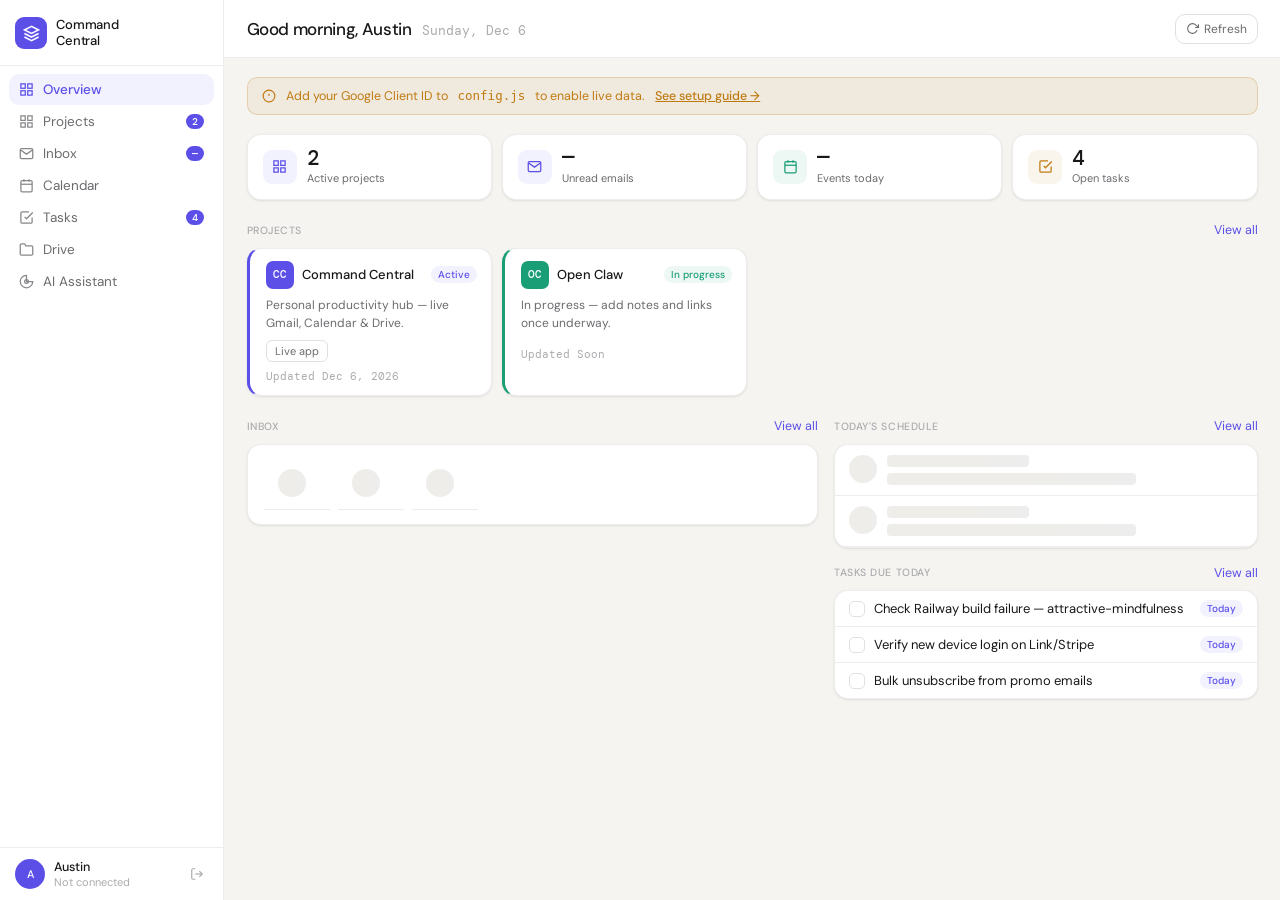
==== commit 18b9b5d1: "Add live Google OAuth + auto-sync API integration" ====
--- a/index.html
+++ b/index.html
@@ -1,1678 +1,488 @@
 <!DOCTYPE html>
+
 <html lang="en">
 <head>
 <meta charset="UTF-8">
 <meta name="viewport" content="width=device-width, initial-scale=1.0">
 <title>Command Central</title>
-<link rel="icon" type="image/svg+xml" href="favicon.svg">
-<link rel="icon" type="image/x-icon" href="favicon.ico">
-<link rel="apple-touch-icon" href="favicon-180.png">
 <link rel="preconnect" href="https://fonts.googleapis.com">
-<link href="https://fonts.googleapis.com/css2?family=DM+Sans:wght@300;400;500&family=DM+Mono:wght@400;500&display=swap" rel="stylesheet">
+<link href="https://fonts.googleapis.com/css2?family=DM+Sans:ital,opsz,wght@0,9..40,300;0,9..40,400;0,9..40,500;1,9..40,400&family=DM+Mono:wght@400;500&display=swap" rel="stylesheet">
+<!-- Google Identity Services -->
+<script src="https://accounts.google.com/gsi/client" async defer></script>
 <style>
-*, *::before, *::after { box-sizing: border-box; margin: 0; padding: 0; }
-
-:root {
-  --bg: #f7f6f3;
-  --surface: #ffffff;
-  --surface2: #f2f1ee;
-  --border: rgba(0,0,0,0.08);
-  --border2: rgba(0,0,0,0.13);
-  --text: #1a1a1a;
-  --text2: #5a5a5a;
-  --text3: #999;
-  --accent: #6359e9;
-  --accent-light: rgba(99,89,233,0.1);
-  --radius: 10px;
-  --radius-lg: 14px;
-  --sidebar-w: 220px;
-  --font: 'DM Sans', sans-serif;
-  --mono: 'DM Mono', monospace;
+*,*::before,*::after{box-sizing:border-box;margin:0;padding:0}
+:root{
+  --bg:#f5f4f0;
+  --surface:#ffffff;
+  --surface2:#eeede9;
+  --border:rgba(0,0,0,0.07);
+  --border2:rgba(0,0,0,0.12);
+  --text:#18181a;
+  --text2:#6b6b6f;
+  --text3:#ababaf;
+  --accent:#5b4fe8;
+  --accent-bg:rgba(91,79,232,0.08);
+  --accent-hover:rgba(91,79,232,0.14);
+  --green:#1a9e75;
+  --green-bg:rgba(26,158,117,0.08);
+  --amber:#c07a12;
+  --amber-bg:rgba(192,122,18,0.08);
+  --red:#d94040;
+  --red-bg:rgba(217,64,64,0.08);
+  --r:10px;--rlg:14px;
+  --sidebar:224px;
+  --font:'DM Sans',sans-serif;
+  --mono:'DM Mono',monospace;
+  --shadow:0 1px 3px rgba(0,0,0,0.06),0 1px 2px rgba(0,0,0,0.04);
 }
-
-@media (prefers-color-scheme: dark) {
-  :root {
-    --bg: #111110;
-    --surface: #1c1c1b;
-    --surface2: #252523;
-    --border: rgba(255,255,255,0.07);
-    --border2: rgba(255,255,255,0.12);
-    --text: #f0ede8;
-    --text2: #a0a09a;
-    --text3: #5a5a54;
-    --accent: #7c74f0;
-    --accent-light: rgba(124,116,240,0.12);
-  }
-}
-
-html, body { height: 100%; font-family: var(--font); font-size: 15px; background: var(--bg); color: var(--text); }
-
-.layout { display: flex; height: 100vh; overflow: hidden; }
-
-/* ────── Sidebar ────── */
-.sidebar {
-  width: var(--sidebar-w);
-  background: var(--surface);
-  border-right: 0.5px solid var(--border);
-  display: flex;
-  flex-direction: column;
-  padding: 1.25rem 0;
-  flex-shrink: 0;
-}
-
-.sidebar-logo {
-  display: flex;
-  align-items: center;
-  gap: 10px;
-  padding: 0 1.25rem 1.5rem;
-  border-bottom: 0.5px solid var(--border);
-  margin-bottom: 0.75rem;
-}
-
-.logo-mark {
-  width: 34px; height: 34px;
-  background: var(--accent);
-  border-radius: 9px;
-  display: flex; align-items: center; justify-content: center;
-  color: white;
-  flex-shrink: 0;
-}
-
-.logo-text {
-  font-size: 12px;
-  font-weight: 500;
-  line-height: 1.35;
-  color: var(--text);
-  letter-spacing: -0.01em;
-}
-
-.sidebar-nav {
-  flex: 1;
-  display: flex;
-  flex-direction: column;
-  gap: 2px;
-  padding: 0 0.75rem;
-}
-
-.nav-item {
-  display: flex;
-  align-items: center;
-  gap: 9px;
-  padding: 8px 12px;
-  border-radius: var(--radius);
-  border: none;
-  background: none;
-  color: var(--text2);
-  font-family: var(--font);
-  font-size: 13.5px;
-  cursor: pointer;
-  transition: all 0.15s;
-  text-align: left;
-  position: relative;
-}
-
-.nav-item:hover { background: var(--surface2); color: var(--text); }
-.nav-item.active { background: var(--accent-light); color: var(--accent); font-weight: 500; }
-.nav-item svg { flex-shrink: 0; }
-
-.badge {
-  margin-left: auto;
-  background: var(--accent);
-  color: white;
-  font-size: 10px;
-  font-weight: 500;
-  padding: 2px 6px;
-  border-radius: 20px;
-  font-family: var(--mono);
-}
-
-.sidebar-footer { padding: 1rem 0.75rem 0; margin-top: auto; }
-
-.connect-banner {
-  background: var(--accent-light);
-  border-radius: var(--radius);
-  padding: 12px 14px;
-  border: 0.5px solid rgba(99,89,233,0.2);
-}
-
-.connect-title { font-size: 12.5px; font-weight: 500; color: var(--accent); margin-bottom: 3px; }
-.connect-sub { font-size: 11.5px; color: var(--text2); line-height: 1.4; margin-bottom: 8px; }
-
-.connect-btn {
-  font-size: 12px;
-  color: var(--accent);
-  background: var(--surface);
-  border: 0.5px solid rgba(99,89,233,0.3);
-  border-radius: 6px;
-  padding: 5px 10px;
-  cursor: pointer;
-  font-family: var(--font);
-  font-weight: 500;
-}
-.connect-btn:hover { background: var(--accent); color: white; }
-
-/* ────── Main ────── */
-.main {
-  flex: 1;
-  display: flex;
-  flex-direction: column;
-  overflow: hidden;
-  min-width: 0;
-}
-
-.topbar {
-  display: flex;
-  align-items: center;
-  justify-content: space-between;
-  padding: 1.1rem 1.75rem;
-  border-bottom: 0.5px solid var(--border);
-  background: var(--surface);
-  flex-shrink: 0;
-}
-
-.topbar-left { display: flex; align-items: baseline; gap: 12px; }
-.page-title { font-size: 18px; font-weight: 500; letter-spacing: -0.02em; }
-.page-date { font-size: 13px; color: var(--text3); font-family: var(--mono); }
-
-.topbar-right { display: flex; align-items: center; gap: 10px; }
-
-.search-wrap {
-  display: flex;
-  align-items: center;
-  gap: 8px;
-  background: var(--surface2);
-  border: 0.5px solid var(--border);
-  border-radius: var(--radius);
-  padding: 7px 12px;
-}
-.search-wrap svg { color: var(--text3); flex-shrink: 0; }
-.search-input {
-  background: none;
-  border: none;
-  outline: none;
-  font-family: var(--font);
-  font-size: 13.5px;
-  color: var(--text);
-  width: 200px;
-}
-.search-input::placeholder { color: var(--text3); }
-
-.avatar-btn {
-  width: 32px; height: 32px;
-  border-radius: 50%;
-  background: var(--accent);
-  color: white;
-  font-size: 11px;
-  font-weight: 500;
-  display: flex; align-items: center; justify-content: center;
-  cursor: pointer;
-  font-family: var(--mono);
-}
-
-/* ────── Panels ────── */
-.panel {
-  display: none;
-  flex: 1;
-  overflow-y: auto;
-  padding: 1.5rem 1.75rem;
-}
-.panel.active { display: block; }
-
-/* ────── Metrics ────── */
-.metrics-row {
-  display: grid;
-  grid-template-columns: repeat(4, minmax(0,1fr));
-  gap: 12px;
-  margin-bottom: 1.75rem;
-}
-
-.metric-card {
-  background: var(--surface);
-  border: 0.5px solid var(--border);
-  border-radius: var(--radius-lg);
-  padding: 1rem 1.1rem;
-  display: flex;
-  align-items: center;
-  gap: 12px;
-}
-
-.metric-icon {
-  width: 36px; height: 36px;
-  border-radius: 9px;
-  display: flex; align-items: center; justify-content: center;
-  flex-shrink: 0;
-}
-
-.metric-info { display: flex; flex-direction: column; }
-.metric-value { font-size: 22px; font-weight: 500; line-height: 1; font-family: var(--mono); }
-.metric-label { font-size: 11.5px; color: var(--text2); margin-top: 3px; }
-
-/* ────── Two-col layout ────── */
-.two-col {
-  display: grid;
-  grid-template-columns: minmax(0,1.3fr) minmax(0,1fr);
-  gap: 1.25rem;
-}
-
-/* ────── Cards ────── */
-.card {
-  background: var(--surface);
-  border: 0.5px solid var(--border);
-  border-radius: var(--radius-lg);
-  padding: 0;
-  overflow: hidden;
-}
-
-/* ────── Section headers ────── */
-.section-header {
-  display: flex;
-  align-items: center;
-  justify-content: space-between;
-  margin-bottom: 0.75rem;
-}
-.section-title { font-size: 13px; font-weight: 500; color: var(--text2); letter-spacing: 0.03em; text-transform: uppercase; font-size: 11px; }
-
-.text-btn {
-  font-size: 12.5px;
-  color: var(--accent);
-  background: none;
-  border: none;
-  cursor: pointer;
-  font-family: var(--font);
-  padding: 0;
-}
-.text-btn:hover { text-decoration: underline; }
-
-.action-btn {
-  font-size: 13px;
-  color: var(--accent);
-  background: var(--accent-light);
-  border: 0.5px solid rgba(99,89,233,0.2);
-  border-radius: var(--radius);
-  padding: 7px 14px;
-  cursor: pointer;
-  font-family: var(--font);
-  font-weight: 500;
-}
-.action-btn:hover { background: var(--accent); color: white; }
-
-/* ────── Email items ────── */
-.email-row {
-  display: flex;
-  align-items: flex-start;
-  gap: 10px;
-  padding: 11px 16px;
-  border-bottom: 0.5px solid var(--border);
-  cursor: pointer;
-  transition: background 0.1s;
-}
-.email-row:last-child { border-bottom: none; }
-.email-row:hover { background: var(--surface2); }
-
-.email-avatar {
-  width: 30px; height: 30px;
-  border-radius: 50%;
-  display: flex; align-items: center; justify-content: center;
-  font-size: 11px; font-weight: 500;
-  flex-shrink: 0;
-  font-family: var(--mono);
-}
-
-.unread-indicator {
-  width: 6px; height: 6px;
-  border-radius: 50%;
-  background: var(--accent);
-  margin-top: 5px;
-  flex-shrink: 0;
-}
-.read-spacer { width: 6px; flex-shrink: 0; }
-
-.email-body { flex: 1; min-width: 0; }
-.email-from { font-size: 13px; font-weight: 500; }
-.email-subject { font-size: 12.5px; color: var(--text2); white-space: nowrap; overflow: hidden; text-overflow: ellipsis; }
-.email-time { font-size: 11.5px; color: var(--text3); flex-shrink: 0; font-family: var(--mono); }
-
-/* ────── Calendar items ────── */
-.cal-row {
-  display: flex;
-  align-items: center;
-  gap: 12px;
-  padding: 10px 16px;
-  border-bottom: 0.5px solid var(--border);
-}
-.cal-row:last-child { border-bottom: none; }
-
-.cal-time { font-size: 11.5px; color: var(--text2); width: 54px; text-align: right; flex-shrink: 0; font-family: var(--mono); }
-.cal-bar { width: 3px; border-radius: 3px; align-self: stretch; min-height: 30px; flex-shrink: 0; }
-.cal-name { font-size: 13px; font-weight: 500; }
-.cal-detail { font-size: 11.5px; color: var(--text2); }
-
-/* ────── Task items ────── */
-.task-filters {
-  display: flex;
-  gap: 6px;
-  padding: 12px 16px;
-  border-bottom: 0.5px solid var(--border);
-}
-.filter-btn {
-  font-size: 12.5px;
-  padding: 5px 12px;
-  border-radius: 20px;
-  border: 0.5px solid var(--border2);
-  background: none;
-  color: var(--text2);
-  cursor: pointer;
-  font-family: var(--font);
-}
-.filter-btn.active { background: var(--accent); color: white; border-color: var(--accent); }
-.filter-btn:hover:not(.active) { background: var(--surface2); }
-
-.task-row {
-  display: flex;
-  align-items: center;
-  gap: 10px;
-  padding: 10px 16px;
-  border-bottom: 0.5px solid var(--border);
-}
-.task-row:last-child { border-bottom: none; }
-
-.task-check {
-  width: 17px; height: 17px;
-  border-radius: 5px;
-  border: 1.5px solid var(--border2);
-  cursor: pointer;
-  flex-shrink: 0;
-  display: flex; align-items: center; justify-content: center;
-  transition: all 0.15s;
-}
-.task-check.done { background: var(--accent); border-color: var(--accent); }
-.task-check.done::after { content: ''; width: 9px; height: 5px; border-left: 1.5px solid white; border-bottom: 1.5px solid white; transform: rotate(-45deg) translateY(-1px); }
-
-.task-text { flex: 1; font-size: 13px; }
-.task-text.done { text-decoration: line-through; color: var(--text3); }
-
-.task-pill {
-  font-size: 10.5px;
-  padding: 3px 8px;
-  border-radius: 20px;
-  font-weight: 500;
-  flex-shrink: 0;
-}
-.pill-today { background: rgba(99,89,233,0.1); color: var(--accent); }
-.pill-week { background: rgba(29,158,117,0.1); color: #1d9e75; }
-.pill-someday { background: rgba(186,117,23,0.1); color: #ba7517; }
-.pill-done { background: var(--surface2); color: var(--text3); }
-
-/* ────── Drive items ────── */
-.drive-row {
-  display: flex;
-  align-items: center;
-  gap: 12px;
-  padding: 10px 16px;
-  border-bottom: 0.5px solid var(--border);
-  cursor: pointer;
-  transition: background 0.1s;
-}
-.drive-row:last-child { border-bottom: none; }
-.drive-row:hover { background: var(--surface2); }
-
-.drive-icon {
-  width: 30px; height: 30px;
-  border-radius: 7px;
-  display: flex; align-items: center; justify-content: center;
-  font-size: 12px; font-weight: 500;
-  flex-shrink: 0;
-  font-family: var(--mono);
-}
-.drive-name { font-size: 13px; font-weight: 500; flex: 1; white-space: nowrap; overflow: hidden; text-overflow: ellipsis; }
-.drive-meta { font-size: 11.5px; color: var(--text3); flex-shrink: 0; }
-
-/* ────── Assistant ────── */
-.assistant-wrap {
-  display: flex;
-  flex-direction: column;
-  height: calc(100vh - 160px);
-  background: var(--surface);
-  border: 0.5px solid var(--border);
-  border-radius: var(--radius-lg);
-  overflow: hidden;
-}
-
-.assistant-messages {
-  flex: 1;
-  overflow-y: auto;
-  padding: 1.5rem;
-}
-
-.ai-welcome {
-  display: flex;
-  gap: 12px;
-  margin-bottom: 1.5rem;
-  align-items: flex-start;
-}
-
-.ai-welcome-icon {
-  width: 36px; height: 36px;
-  background: var(--accent-light);
-  border-radius: 50%;
-  display: flex; align-items: center; justify-content: center;
-  color: var(--accent);
-  flex-shrink: 0;
-}
-
-.ai-welcome p { font-size: 14px; color: var(--text2); line-height: 1.6; padding-top: 6px; }
-
-.ai-prompts-grid {
-  display: flex;
-  flex-wrap: wrap;
-  gap: 8px;
-  margin-bottom: 1.5rem;
-}
-
-.ai-chip-btn {
-  font-size: 12.5px;
-  color: var(--text2);
-  background: var(--surface2);
-  border: 0.5px solid var(--border2);
-  border-radius: var(--radius);
-  padding: 7px 14px;
-  cursor: pointer;
-  font-family: var(--font);
-  transition: all 0.15s;
-}
-.ai-chip-btn:hover { background: var(--accent-light); color: var(--accent); border-color: rgba(99,89,233,0.3); }
-
-.ai-msg { margin-bottom: 1rem; }
-.ai-msg-user { text-align: right; }
-.ai-msg-user .ai-bubble { background: var(--accent); color: white; display: inline-block; padding: 9px 14px; border-radius: 14px 14px 4px 14px; font-size: 13.5px; max-width: 80%; text-align: left; }
-.ai-msg-bot .ai-bubble { background: var(--surface2); color: var(--text); display: inline-block; padding: 9px 14px; border-radius: 14px 14px 14px 4px; font-size: 13.5px; max-width: 80%; line-height: 1.6; }
-
-.assistant-input-row {
-  display: flex;
-  gap: 8px;
-  padding: 1rem;
-  border-top: 0.5px solid var(--border);
-  background: var(--surface);
-}
-
-.ai-input {
-  flex: 1;
-  background: var(--surface2);
-  border: 0.5px solid var(--border2);
-  border-radius: var(--radius);
-  padding: 10px 14px;
-  font-family: var(--font);
-  font-size: 13.5px;
-  color: var(--text);
-  outline: none;
-}
-.ai-input:focus { border-color: var(--accent); }
-.ai-input::placeholder { color: var(--text3); }
-
-.ai-send-btn {
-  width: 40px; height: 40px;
-  background: var(--accent);
-  border: none;
-  border-radius: var(--radius);
-  color: white;
-  cursor: pointer;
-  display: flex; align-items: center; justify-content: center;
-  flex-shrink: 0;
-  transition: background 0.15s;
-}
-.ai-send-btn:hover { background: #534ab7; }
-
-/* ────── Modal ────── */
-.modal-overlay {
-  position: fixed; inset: 0;
-  background: rgba(0,0,0,0.4);
-  display: flex; align-items: center; justify-content: center;
-  z-index: 100;
-}
-.modal {
-  background: var(--surface);
-  border-radius: var(--radius-lg);
-  border: 0.5px solid var(--border2);
-  padding: 1.5rem;
-  width: 420px;
-  max-width: 95vw;
-}
-.modal-header { display: flex; justify-content: space-between; align-items: center; margin-bottom: 0.5rem; }
-.modal-header h2 { font-size: 17px; font-weight: 500; }
-.modal-close { background: none; border: none; cursor: pointer; color: var(--text2); font-size: 16px; }
-.modal-sub { font-size: 13px; color: var(--text2); margin-bottom: 1.25rem; line-height: 1.5; }
-.connect-list { display: flex; flex-direction: column; gap: 10px; margin-bottom: 1rem; }
-.connect-item { display: flex; align-items: center; gap: 12px; padding: 12px; background: var(--surface2); border-radius: var(--radius); }
-.connect-icon { width: 34px; height: 34px; border-radius: 8px; display: flex; align-items: center; justify-content: center; font-size: 14px; font-weight: 500; font-family: var(--mono); flex-shrink: 0; }
-.connect-item-info { flex: 1; }
-.connect-item-name { font-size: 13.5px; font-weight: 500; }
-.connect-item-sub { font-size: 12px; color: var(--text2); }
-.connect-item-btn { font-size: 12.5px; background: var(--accent); color: white; border: none; border-radius: 7px; padding: 6px 14px; cursor: pointer; font-family: var(--font); font-weight: 500; }
-.connect-item-btn:hover { background: #534ab7; }
-.modal-note { font-size: 11.5px; color: var(--text3); text-align: center; }
-
-/* Scrollbar */
-::-webkit-scrollbar { width: 4px; }
-::-webkit-scrollbar-track { background: transparent; }
-::-webkit-scrollbar-thumb { background: var(--border2); border-radius: 4px; }
-
-/* ────── Projects ────── */
-.project-strip {
-  display: grid;
-  grid-template-columns: repeat(auto-fill, minmax(220px, 1fr));
-  gap: 12px;
-  margin-bottom: 0.5rem;
-}
-
-.project-strip-card {
-  background: var(--surface);
-  border: 0.5px solid var(--border);
-  border-radius: var(--radius-lg);
-  padding: 14px 16px;
-  cursor: pointer;
-  transition: border-color 0.15s;
-  position: relative;
-  overflow: hidden;
-}
-.project-strip-card::before {
-  content: '';
-  position: absolute;
-  left: 0; top: 0; bottom: 0;
-  width: 3px;
-  border-radius: 3px 0 0 3px;
-}
-.project-strip-card:hover { border-color: var(--border2); }
-
-.ps-top { display: flex; align-items: center; gap: 10px; margin-bottom: 8px; }
-.ps-avatar {
-  width: 30px; height: 30px;
-  border-radius: 8px;
-  display: flex; align-items: center; justify-content: center;
-  font-size: 11px; font-weight: 500;
-  flex-shrink: 0;
-  font-family: var(--mono);
-  color: white;
-}
-.ps-name { font-size: 13.5px; font-weight: 500; flex: 1; }
-.ps-status-pill {
-  font-size: 10px;
-  padding: 2px 7px;
-  border-radius: 20px;
-  font-weight: 500;
-  flex-shrink: 0;
-}
-.status-active { background: rgba(99,89,233,0.1); color: #6359e9; }
-.status-in-progress { background: rgba(29,158,117,0.1); color: #1d9e75; }
-.status-on-hold { background: rgba(186,117,23,0.1); color: #ba7517; }
-.status-done { background: var(--surface2); color: var(--text3); }
-
-.ps-desc { font-size: 12px; color: var(--text2); line-height: 1.5; margin-bottom: 10px; }
-.ps-links { display: flex; gap: 6px; flex-wrap: wrap; }
-.ps-link {
-  font-size: 11.5px;
-  padding: 3px 9px;
-  border-radius: 6px;
-  border: 0.5px solid var(--border2);
-  color: var(--text2);
-  text-decoration: none;
-  display: inline-flex;
-  align-items: center;
-  gap: 4px;
-  transition: all 0.12s;
-}
-.ps-link:hover { border-color: var(--accent); color: var(--accent); }
-.ps-updated { font-size: 11px; color: var(--text3); margin-top: 8px; font-family: var(--mono); }
-
-.projects-grid {
-  display: grid;
-  grid-template-columns: repeat(auto-fill, minmax(280px, 1fr));
-  gap: 14px;
-}
-
-.project-card {
-  background: var(--surface);
-  border: 0.5px solid var(--border);
-  border-radius: var(--radius-lg);
-  padding: 1.25rem;
-  position: relative;
-  overflow: hidden;
-  transition: border-color 0.15s;
-}
-.project-card:hover { border-color: var(--border2); }
-.project-card-accent {
-  position: absolute;
-  left: 0; top: 0; bottom: 0;
-  width: 4px;
-}
-
-.pc-header { display: flex; align-items: flex-start; gap: 12px; margin-bottom: 10px; padding-left: 12px; }
-.pc-avatar {
-  width: 38px; height: 38px;
-  border-radius: 10px;
-  display: flex; align-items: center; justify-content: center;
-  font-size: 13px; font-weight: 500;
-  flex-shrink: 0;
-  font-family: var(--mono);
-  color: white;
-}
-.pc-title-group { flex: 1; min-width: 0; }
-.pc-name { font-size: 15px; font-weight: 500; margin-bottom: 4px; }
-.pc-status { display: inline-block; }
-
-.pc-desc { font-size: 13px; color: var(--text2); line-height: 1.6; margin-bottom: 12px; padding-left: 12px; }
-
-.pc-links { display: flex; gap: 7px; flex-wrap: wrap; padding-left: 12px; margin-bottom: 10px; }
-.pc-link {
-  font-size: 12px;
-  padding: 5px 12px;
-  border-radius: 7px;
-  border: 0.5px solid var(--border2);
-  color: var(--text2);
-  text-decoration: none;
-  display: inline-flex;
-  align-items: center;
-  gap: 5px;
-  transition: all 0.12s;
-  font-family: var(--font);
-}
-.pc-link:hover { border-color: var(--accent); color: var(--accent); background: var(--accent-light); }
-
-.pc-footer { display: flex; align-items: center; justify-content: space-between; padding-left: 12px; border-top: 0.5px solid var(--border); padding-top: 10px; margin-top: 4px; }
-.pc-updated { font-size: 11.5px; color: var(--text3); font-family: var(--mono); }
-.pc-edit { font-size: 12px; color: var(--text3); background: none; border: none; cursor: pointer; font-family: var(--font); }
-.pc-edit:hover { color: var(--accent); }
-
-/* ────── Add project modal extras ────── */
-.form-group { margin-bottom: 1rem; }
-.form-label { display: block; font-size: 12.5px; color: var(--text2); margin-bottom: 5px; font-weight: 500; }
-.form-input {
-  width: 100%;
-  background: var(--surface2);
-  border: 0.5px solid var(--border2);
-  border-radius: var(--radius);
-  padding: 9px 12px;
-  font-family: var(--font);
-  font-size: 13.5px;
-  color: var(--text);
-  outline: none;
-}
-.form-input:focus { border-color: var(--accent); }
-.modal-cancel {
-  font-size: 13px;
-  background: none;
-  border: 0.5px solid var(--border2);
-  border-radius: var(--radius);
-  padding: 7px 16px;
-  cursor: pointer;
-  font-family: var(--font);
-  color: var(--text2);
-}
-.modal-cancel:hover { background: var(--surface2); }
-
-
-/* ── Mobile responsive + bottom nav ── */
-.bottom-nav { display: none; }
-@media (max-width: 768px) {
-  .sidebar { display: none; }
-  .layout { flex-direction: column; }
-  .main { height: 100dvh; padding-bottom: 56px; }
-  .panel { padding: 1rem; }
-  .topbar { padding: 0.85rem 1rem; }
-  .search-wrap { display: none; }
-  .topbar-left { gap: 8px; }
-  .page-title { font-size: 16px; }
-  .metrics-row { grid-template-columns: repeat(2, 1fr); gap: 8px; margin-bottom: 1.25rem; }
-  .two-col { grid-template-columns: 1fr; gap: 1rem; }
-  .project-strip, .projects-grid { grid-template-columns: 1fr; }
-  .modal { width: 100%; max-width: 100vw; border-radius: 14px 14px 0 0; }
-  .modal-overlay { align-items: flex-end; }
-  .bottom-nav { display: flex; position: fixed; bottom: 0; left: 0; right: 0; height: 56px; background: var(--surface); border-top: 0.5px solid var(--border); z-index: 200; padding-bottom: env(safe-area-inset-bottom); }
-  .bn-item { flex: 1; display: flex; flex-direction: column; align-items: center; justify-content: center; gap: 2px; border: none; background: none; color: var(--text3); font-family: var(--font); font-size: 10px; cursor: pointer; position: relative; padding: 6px 0 4px; transition: color 0.15s; -webkit-tap-highlight-color: transparent; }
-  .bn-item:hover, .bn-item.active { color: var(--accent); }
-  .bn-badge { position: absolute; top: 4px; right: calc(50% - 18px); background: var(--accent); color: white; font-size: 9px; font-weight: 600; padding: 1px 4px; border-radius: 20px; min-width: 14px; text-align: center; font-family: var(--mono); line-height: 1.4; }
-  .assistant-wrap { height: calc(100dvh - 130px); }
-}
-@media (display-mode: standalone) {
-  .topbar { padding-top: max(1.1rem, env(safe-area-inset-top)); }
-  .bottom-nav { padding-bottom: max(4px, env(safe-area-inset-bottom)); height: calc(56px + env(safe-area-inset-bottom)); }
-}
+@media(prefers-color-scheme:dark){:root{
+  --bg:#111112;--surface:#1a1a1c;--surface2:#222224;
+  --border:rgba(255,255,255,0.06);--border2:rgba(255,255,255,0.1);
+  --text:#f0ede8;--text2:#9a9a9e;--text3:#4a4a4e;
+  --accent:#7c6ff5;--accent-bg:rgba(124,111,245,0.1);--accent-hover:rgba(124,111,245,0.18);
+  --shadow:0 1px 3px rgba(0,0,0,0.3);
+}}
+html,body{height:100%;font-family:var(--font);font-size:15px;background:var(--bg);color:var(--text);-webkit-font-smoothing:antialiased}
+
+/* ─── Layout ─── */
+.app{display:flex;height:100vh;overflow:hidden}
+.sidebar{width:var(--sidebar);background:var(--surface);border-right:0.5px solid var(--border);display:flex;flex-direction:column;flex-shrink:0}
+.main{flex:1;display:flex;flex-direction:column;overflow:hidden;min-width:0}
+
+/* ─── Auth screen ─── */
+.auth-screen{position:fixed;inset:0;background:var(--bg);display:flex;align-items:center;justify-content:center;z-index:200;flex-direction:column;gap:1.5rem}
+.auth-card{background:var(--surface);border:0.5px solid var(--border);border-radius:var(--rlg);padding:2.5rem;width:380px;text-align:center;box-shadow:var(--shadow)}
+.auth-logo{width:48px;height:48px;background:var(--accent);border-radius:14px;display:flex;align-items:center;justify-content:center;margin:0 auto 1.25rem;color:white}
+.auth-title{font-size:20px;font-weight:500;margin-bottom:.5rem;letter-spacing:-.02em}
+.auth-sub{font-size:13.5px;color:var(--text2);line-height:1.6;margin-bottom:1.5rem}
+.auth-scopes{background:var(--surface2);border-radius:var(--r);padding:1rem;margin-bottom:1.5rem;text-align:left}
+.auth-scope{display:flex;align-items:center;gap:8px;font-size:12.5px;color:var(--text2);margin-bottom:6px}
+.auth-scope:last-child{margin-bottom:0}
+.auth-scope-dot{width:6px;height:6px;border-radius:50%;background:var(--green);flex-shrink:0}
+#sign-in-btn{width:100%;background:var(--accent);color:white;border:none;border-radius:var(--r);padding:11px;font-size:14px;font-weight:500;cursor:pointer;font-family:var(--font);display:flex;align-items:center;justify-content:center;gap:8px;transition:opacity .15s}
+#sign-in-btn:hover{opacity:.9}
+#sign-in-btn:disabled{opacity:.6;cursor:not-allowed}
+.auth-note{font-size:11.5px;color:var(--text3);max-width:320px;text-align:center;line-height:1.5}
+
+/* ─── Sidebar ─── */
+.sb-head{padding:1.1rem 1rem 1rem;border-bottom:0.5px solid var(--border)}
+.sb-logo{display:flex;align-items:center;gap:9px}
+.sb-mark{width:32px;height:32px;background:var(--accent);border-radius:9px;display:flex;align-items:center;justify-content:center;color:white;flex-shrink:0}
+.sb-name{font-size:13px;font-weight:500;line-height:1.3;letter-spacing:-.01em}
+.sb-nav{flex:1;padding:.5rem .6rem;display:flex;flex-direction:column;gap:1px}
+.nav-btn{display:flex;align-items:center;gap:9px;padding:7px 10px;border-radius:var(--r);border:none;background:none;color:var(--text2);font-family:var(--font);font-size:13.5px;cursor:pointer;width:100%;text-align:left;transition:all .12s;position:relative}
+.nav-btn:hover{background:var(--surface2);color:var(--text)}
+.nav-btn.active{background:var(--accent-bg);color:var(--accent);font-weight:500}
+.nav-btn svg{flex-shrink:0;opacity:.8}
+.nav-btn.active svg{opacity:1}
+.nbadge{margin-left:auto;background:var(--accent);color:white;font-size:10px;font-weight:500;padding:1px 6px;border-radius:20px;font-family:var(--mono);min-width:18px;text-align:center}
+.sb-user{padding:.75rem 1rem;border-top:0.5px solid var(--border);display:flex;align-items:center;gap:9px}
+.user-av{width:30px;height:30px;border-radius:50%;background:var(--accent);color:white;display:flex;align-items:center;justify-content:center;font-size:11px;font-weight:500;flex-shrink:0;overflow:hidden}
+.user-av img{width:100%;height:100%;object-fit:cover}
+.user-info{flex:1;min-width:0}
+.user-name{font-size:12.5px;font-weight:500;white-space:nowrap;overflow:hidden;text-overflow:ellipsis}
+.user-email{font-size:11px;color:var(--text3);white-space:nowrap;overflow:hidden;text-overflow:ellipsis}
+.sign-out-btn{background:none;border:none;cursor:pointer;color:var(--text3);padding:4px;border-radius:6px;display:flex}
+.sign-out-btn:hover{color:var(--red);background:var(--red-bg)}
+
+/* ─── Topbar ─── */
+.topbar{display:flex;align-items:center;justify-content:space-between;padding:.9rem 1.5rem;border-bottom:0.5px solid var(--border);background:var(--surface);flex-shrink:0}
+.tb-left{display:flex;align-items:baseline;gap:10px}
+.page-title{font-size:17px;font-weight:500;letter-spacing:-.02em}
+.page-date{font-size:12.5px;color:var(--text3);font-family:var(--mono)}
+.tb-right{display:flex;align-items:center;gap:8px}
+.refresh-btn{background:none;border:0.5px solid var(--border2);border-radius:var(--r);padding:6px 10px;font-size:12px;color:var(--text2);cursor:pointer;font-family:var(--font);display:flex;align-items:center;gap:5px;transition:all .12s}
+.refresh-btn:hover{background:var(--surface2);color:var(--text)}
+.refresh-btn.spinning svg{animation:spin .8s linear infinite}
+@keyframes spin{to{transform:rotate(360deg)}}
+.last-sync{font-size:11.5px;color:var(--text3);font-family:var(--mono)}
+
+/* ─── Panels ─── */
+.panel{display:none;flex:1;overflow-y:auto;padding:1.25rem 1.5rem}
+.panel.active{display:block}
+
+/* ─── Metrics ─── */
+.metrics{display:grid;grid-template-columns:repeat(4,minmax(0,1fr));gap:10px;margin-bottom:1.5rem}
+.metric{background:var(--surface);border:0.5px solid var(--border);border-radius:var(--rlg);padding:.9rem 1rem;display:flex;align-items:center;gap:10px;box-shadow:var(--shadow)}
+.metric-icon{width:34px;height:34px;border-radius:9px;display:flex;align-items:center;justify-content:center;flex-shrink:0}
+.metric-val{font-size:21px;font-weight:500;font-family:var(--mono);line-height:1}
+.metric-lbl{font-size:11px;color:var(--text2);margin-top:2px}
+
+/* ─── Sections ─── */
+.sec-header{display:flex;align-items:center;justify-content:space-between;margin-bottom:.65rem}
+.sec-title{font-size:10.5px;font-weight:500;color:var(--text3);letter-spacing:.05em;text-transform:uppercase}
+.sec-link{font-size:12.5px;color:var(--accent);background:none;border:none;cursor:pointer;font-family:var(--font)}
+.sec-link:hover{text-decoration:underline}
+.action-btn{font-size:12.5px;color:var(--accent);background:var(--accent-bg);border:0.5px solid rgba(91,79,232,.2);border-radius:var(--r);padding:6px 13px;cursor:pointer;font-family:var(--font);font-weight:500;transition:all .12s}
+.action-btn:hover{background:var(--accent);color:white}
+
+/* ─── Two-col ─── */
+.two-col{display:grid;grid-template-columns:minmax(0,1.35fr) minmax(0,1fr);gap:1.1rem}
+
+/* ─── Card ─── */
+.card{background:var(--surface);border:0.5px solid var(--border);border-radius:var(--rlg);overflow:hidden;box-shadow:var(--shadow)}
+
+/* ─── Loading / empty ─── */
+.loading-row,.empty-row{padding:14px 16px;font-size:13px;color:var(--text3);display:flex;align-items:center;gap:8px}
+.skeleton{background:linear-gradient(90deg,var(--surface2) 25%,var(--border) 50%,var(--surface2) 75%);background-size:200% 100%;animation:shimmer 1.4s infinite;border-radius:4px;height:12px}
+@keyframes shimmer{0%{background-position:200% 0}100%{background-position:-200% 0}}
+
+/* ─── Email rows ─── */
+.email-row{display:flex;align-items:flex-start;gap:9px;padding:10px 14px;border-bottom:0.5px solid var(--border);cursor:pointer;transition:background .1s}
+.email-row:last-child{border-bottom:none}
+.email-row:hover{background:var(--surface2)}
+.unread-dot{width:6px;height:6px;border-radius:50%;background:var(--accent);margin-top:5px;flex-shrink:0}
+.read-gap{width:6px;flex-shrink:0}
+.email-av{width:28px;height:28px;border-radius:50%;display:flex;align-items:center;justify-content:center;font-size:10.5px;font-weight:500;flex-shrink:0;font-family:var(--mono)}
+.email-body{flex:1;min-width:0}
+.email-from{font-size:13px;font-weight:500}
+.email-subj{font-size:12px;color:var(--text2);white-space:nowrap;overflow:hidden;text-overflow:ellipsis}
+.email-time{font-size:11px;color:var(--text3);flex-shrink:0;font-family:var(--mono)}
+
+/* ─── Calendar rows ─── */
+.cal-day-header{padding:8px 14px 4px;font-size:10.5px;font-weight:500;color:var(--text3);text-transform:uppercase;letter-spacing:.04em;border-bottom:0.5px solid var(--border);background:var(--surface2)}
+.cal-row{display:flex;align-items:center;gap:10px;padding:9px 14px;border-bottom:0.5px solid var(--border)}
+.cal-row:last-child{border-bottom:none}
+.cal-time{font-size:11px;color:var(--text2);width:50px;text-align:right;flex-shrink:0;font-family:var(--mono)}
+.cal-bar{width:3px;border-radius:3px;align-self:stretch;min-height:28px;flex-shrink:0}
+.cal-name{font-size:13px;font-weight:500}
+.cal-detail{font-size:11.5px;color:var(--text2)}
+
+/* ─── Task rows ─── */
+.task-filters{display:flex;gap:5px;padding:10px 14px;border-bottom:0.5px solid var(--border)}
+.filt{font-size:12px;padding:4px 11px;border-radius:20px;border:0.5px solid var(--border2);background:none;color:var(--text2);cursor:pointer;font-family:var(--font);transition:all .12s}
+.filt.active{background:var(--accent);color:white;border-color:var(--accent)}
+.filt:hover:not(.active){background:var(--surface2)}
+.task-row{display:flex;align-items:center;gap:9px;padding:9px 14px;border-bottom:0.5px solid var(--border)}
+.task-row:last-child{border-bottom:none}
+.tcheck{width:16px;height:16px;border-radius:5px;border:1.5px solid var(--border2);cursor:pointer;flex-shrink:0;display:flex;align-items:center;justify-content:center;transition:all .15s}
+.tcheck.done{background:var(--accent);border-color:var(--accent)}
+.tcheck.done::after{content:'';width:8px;height:5px;border-left:1.5px solid white;border-bottom:1.5px solid white;transform:rotate(-45deg) translateY(-1px)}
+.task-txt{flex:1;font-size:13px}
+.task-txt.done{text-decoration:line-through;color:var(--text3)}
+.tpill{font-size:10px;padding:2px 7px;border-radius:20px;font-weight:500;flex-shrink:0}
+.tp-today{background:var(--accent-bg);color:var(--accent)}
+.tp-week{background:var(--green-bg);color:var(--green)}
+.tp-someday{background:var(--amber-bg);color:var(--amber)}
+.tp-done{background:var(--surface2);color:var(--text3)}
+.add-task-row{display:flex;gap:7px;padding:10px 14px}
+.add-task-input{flex:1;background:none;border:none;outline:none;font-family:var(--font);font-size:13px;color:var(--text);placeholder-color:var(--text3)}
+.add-task-input::placeholder{color:var(--text3)}
+.add-task-btn{font-size:12px;background:var(--accent-bg);color:var(--accent);border:0.5px solid rgba(91,79,232,.2);border-radius:7px;padding:5px 12px;cursor:pointer;font-family:var(--font);font-weight:500}
+.add-task-btn:hover{background:var(--accent);color:white}
+
+/* ─── Drive rows ─── */
+.drive-row{display:flex;align-items:center;gap:10px;padding:9px 14px;border-bottom:0.5px solid var(--border);cursor:pointer;transition:background .1s}
+.drive-row:last-child{border-bottom:none}
+.drive-row:hover{background:var(--surface2)}
+.drive-icon{width:28px;height:28px;border-radius:7px;display:flex;align-items:center;justify-content:center;font-size:11px;font-weight:500;flex-shrink:0;font-family:var(--mono)}
+.drive-name{font-size:13px;font-weight:500;flex:1;white-space:nowrap;overflow:hidden;text-overflow:ellipsis}
+.drive-meta{font-size:11px;color:var(--text3);flex-shrink:0;font-family:var(--mono)}
+
+/* ─── Projects ─── */
+.project-strip{display:grid;grid-template-columns:repeat(auto-fill,minmax(200px,1fr));gap:10px;margin-bottom:1.5rem}
+.ps-card{background:var(--surface);border:0.5px solid var(--border);border-radius:var(--rlg);padding:12px 14px 12px 16px;cursor:pointer;position:relative;overflow:hidden;transition:border-color .15s;box-shadow:var(--shadow)}
+.ps-card::before{content:'';position:absolute;left:0;top:0;bottom:0;width:3px}
+.ps-card:hover{border-color:var(--border2)}
+.ps-top{display:flex;align-items:center;gap:8px;margin-bottom:7px}
+.ps-av{width:28px;height:28px;border-radius:7px;display:flex;align-items:center;justify-content:center;font-size:10.5px;font-weight:500;color:white;flex-shrink:0;font-family:var(--mono)}
+.ps-name{font-size:13px;font-weight:500;flex:1}
+.status-pill{font-size:10px;padding:2px 7px;border-radius:20px;font-weight:500}
+.sp-active{background:var(--accent-bg);color:var(--accent)}
+.sp-progress{background:var(--green-bg);color:var(--green)}
+.sp-hold{background:var(--amber-bg);color:var(--amber)}
+.sp-done{background:var(--surface2);color:var(--text3)}
+.ps-desc{font-size:12px;color:var(--text2);line-height:1.5;margin-bottom:8px}
+.ps-links{display:flex;gap:5px;flex-wrap:wrap}
+.ps-link{font-size:11px;padding:3px 8px;border-radius:6px;border:0.5px solid var(--border2);color:var(--text2);text-decoration:none;display:inline-flex;align-items:center;gap:3px;transition:all .12s}
+.ps-link:hover{border-color:var(--accent);color:var(--accent)}
+.ps-updated{font-size:11px;color:var(--text3);margin-top:7px;font-family:var(--mono)}
+.projects-grid{display:grid;grid-template-columns:repeat(auto-fill,minmax(280px,1fr));gap:12px}
+.pc{background:var(--surface);border:0.5px solid var(--border);border-radius:var(--rlg);padding:1.1rem 1.1rem 1.1rem 1.4rem;position:relative;overflow:hidden;box-shadow:var(--shadow)}
+.pc::before{content:'';position:absolute;left:0;top:0;bottom:0;width:4px}
+.pc-head{display:flex;align-items:flex-start;gap:10px;margin-bottom:9px}
+.pc-av{width:36px;height:36px;border-radius:9px;display:flex;align-items:center;justify-content:center;font-size:12px;font-weight:500;color:white;flex-shrink:0;font-family:var(--mono)}
+.pc-name{font-size:14.5px;font-weight:500;margin-bottom:3px}
+.pc-desc{font-size:12.5px;color:var(--text2);line-height:1.6;margin-bottom:10px}
+.pc-links{display:flex;gap:6px;flex-wrap:wrap;margin-bottom:10px}
+.pc-link{font-size:12px;padding:4px 10px;border-radius:7px;border:0.5px solid var(--border2);color:var(--text2);text-decoration:none;display:inline-flex;align-items:center;gap:4px;transition:all .12s;font-family:var(--font)}
+.pc-link:hover{border-color:var(--accent);color:var(--accent);background:var(--accent-bg)}
+.pc-foot{display:flex;align-items:center;justify-content:space-between;border-top:0.5px solid var(--border);padding-top:9px}
+.pc-updated{font-size:11px;color:var(--text3);font-family:var(--mono)}
+.pc-edit{font-size:12px;color:var(--text3);background:none;border:none;cursor:pointer;font-family:var(--font)}
+.pc-edit:hover{color:var(--accent)}
+
+/* ─── Assistant ─── */
+.ai-wrap{display:flex;flex-direction:column;height:calc(100vh - 130px);background:var(--surface);border:0.5px solid var(--border);border-radius:var(--rlg);overflow:hidden;box-shadow:var(--shadow)}
+.ai-msgs{flex:1;overflow-y:auto;padding:1.25rem}
+.ai-welcome-row{display:flex;gap:10px;margin-bottom:1.25rem}
+.ai-avatar{width:34px;height:34px;background:var(--accent-bg);border-radius:50%;display:flex;align-items:center;justify-content:center;color:var(--accent);flex-shrink:0}
+.ai-welcome-text{font-size:13.5px;color:var(--text2);line-height:1.65;padding-top:5px}
+.ai-chips{display:flex;flex-wrap:wrap;gap:7px;margin-bottom:1.25rem}
+.ai-chip{font-size:12px;color:var(--text2);background:var(--surface2);border:0.5px solid var(--border2);border-radius:var(--r);padding:6px 12px;cursor:pointer;font-family:var(--font);transition:all .12s}
+.ai-chip:hover{background:var(--accent-bg);color:var(--accent);border-color:rgba(91,79,232,.25)}
+.ai-msg{margin-bottom:.9rem}
+.ai-msg-user .ai-bubble{background:var(--accent);color:white;display:inline-block;padding:8px 13px;border-radius:13px 13px 3px 13px;font-size:13.5px;max-width:82%;float:right;clear:both}
+.ai-msg-bot .ai-bubble{background:var(--surface2);color:var(--text);display:inline-block;padding:8px 13px;border-radius:13px 13px 13px 3px;font-size:13.5px;max-width:82%;line-height:1.65;clear:both}
+.ai-input-row{display:flex;gap:7px;padding:.9rem;border-top:0.5px solid var(--border);background:var(--surface)}
+.ai-input{flex:1;background:var(--surface2);border:0.5px solid var(--border2);border-radius:var(--r);padding:9px 13px;font-family:var(--font);font-size:13.5px;color:var(--text);outline:none}
+.ai-input:focus{border-color:var(--accent)}
+.ai-input::placeholder{color:var(--text3)}
+.ai-send{width:38px;height:38px;background:var(--accent);border:none;border-radius:var(--r);color:white;cursor:pointer;display:flex;align-items:center;justify-content:center;flex-shrink:0}
+.ai-send:hover{opacity:.88}
+.clearfix::after{content:'';display:table;clear:both}
+
+/* ─── Modals ─── */
+.modal-bg{position:fixed;inset:0;background:rgba(0,0,0,.35);display:flex;align-items:center;justify-content:center;z-index:100}
+.modal{background:var(--surface);border:0.5px solid var(--border2);border-radius:var(--rlg);padding:1.4rem;width:420px;max-width:95vw;box-shadow:0 8px 32px rgba(0,0,0,.12)}
+.modal-head{display:flex;justify-content:space-between;align-items:center;margin-bottom:.4rem}
+.modal-head h2{font-size:16px;font-weight:500}
+.modal-x{background:none;border:none;cursor:pointer;color:var(--text2);font-size:16px}
+.modal-sub{font-size:13px;color:var(--text2);margin-bottom:1.1rem;line-height:1.5}
+.form-group{margin-bottom:.9rem}
+.form-label{display:block;font-size:12px;color:var(--text2);margin-bottom:4px;font-weight:500}
+.form-input{width:100%;background:var(--surface2);border:0.5px solid var(--border2);border-radius:var(--r);padding:8px 11px;font-family:var(--font);font-size:13.5px;color:var(--text);outline:none}
+.form-input:focus{border-color:var(--accent)}
+.modal-btns{display:flex;gap:7px;margin-top:1.1rem}
+.modal-cancel{flex:1;font-size:13px;background:none;border:0.5px solid var(--border2);border-radius:var(--r);padding:7px;cursor:pointer;font-family:var(--font);color:var(--text2)}
+.modal-save{flex:2;font-size:13px;background:var(--accent);color:white;border:none;border-radius:var(--r);padding:7px;cursor:pointer;font-family:var(--font);font-weight:500}
+.modal-save:hover{opacity:.9}
+
+/* ─── Config banner ─── */
+.config-banner{background:var(--amber-bg);border:0.5px solid rgba(192,122,18,.25);border-radius:var(--r);padding:10px 14px;margin-bottom:1.25rem;display:flex;align-items:center;gap:10px;font-size:12.5px;color:var(--amber)}
+.config-banner a{color:var(--amber);font-weight:500}
+
+/* ─── Scrollbar ─── */
+::-webkit-scrollbar{width:4px}
+::-webkit-scrollbar-track{background:transparent}
+::-webkit-scrollbar-thumb{background:var(--border2);border-radius:4px}
 </style>
-<link rel="manifest" href="manifest.json">
-<meta name="mobile-web-app-capable" content="yes">
-<meta name="apple-mobile-web-app-capable" content="yes">
-<meta name="apple-mobile-web-app-status-bar-style" content="black-translucent">
-<meta name="apple-mobile-web-app-title" content="Command Central">
-<meta name="theme-color" content="#6359e9">
+
 </head>
 <body>
-<div class="layout">
-
-  <!-- Sidebar -->
+
+<!-- AUTH SCREEN -->
+
+<div class="auth-screen" id="auth-screen">
+  <div class="auth-card">
+    <div class="auth-logo">
+      <svg width="22" height="22" viewBox="0 0 24 24" fill="none" stroke="currentColor" stroke-width="2"><polygon points="12 2 2 7 12 12 22 7 12 2"/><polyline points="2 17 12 22 22 17"/><polyline points="2 12 12 17 22 12"/></svg>
+    </div>
+    <div class="auth-title">Command Central</div>
+    <div class="auth-sub">Sign in with Google to connect your Gmail, Calendar, and Drive for live data.</div>
+    <div class="auth-scopes">
+      <div class="auth-scope"><span class="auth-scope-dot"></span>Read your Gmail inbox</div>
+      <div class="auth-scope"><span class="auth-scope-dot"></span>Read your Google Calendar events</div>
+      <div class="auth-scope"><span class="auth-scope-dot"></span>Read your Google Drive files</div>
+    </div>
+    <button id="sign-in-btn" onclick="startSignIn()">
+      <svg width="16" height="16" viewBox="0 0 24 24" fill="none" stroke="currentColor" stroke-width="2"><path d="M15 3h4a2 2 0 0 1 2 2v14a2 2 0 0 1-2 2h-4"/><polyline points="10 17 15 12 10 7"/><line x1="15" y1="12" x2="3" y2="12"/></svg>
+      Sign in with Google
+    </button>
+  </div>
+  <div class="auth-note" id="auth-note">You'll need to add your Google OAuth Client ID to config.js before signing in.</div>
+</div>
+
+<!-- MAIN APP -->
+
+<div class="app" id="app" style="display:none">
   <aside class="sidebar">
-    <div class="sidebar-logo">
-      <div class="logo-mark">
-        <svg width="20" height="20" viewBox="0 0 24 24" fill="none" stroke="currentColor" stroke-width="2" stroke-linecap="round" stroke-linejoin="round">
-          <polygon points="12 2 2 7 12 12 22 7 12 2"></polygon>
-          <polyline points="2 17 12 22 22 17"></polyline>
-          <polyline points="2 12 12 17 22 12"></polyline>
-        </svg>
-      </div>
-      <span class="logo-text">Command<br>Central</span>
-    </div>
-
-    <nav class="sidebar-nav">
-      <button class="nav-item active" data-panel="overview">
-        <svg width="16" height="16" viewBox="0 0 24 24" fill="none" stroke="currentColor" stroke-width="2"><rect x="3" y="3" width="7" height="7"/><rect x="14" y="3" width="7" height="7"/><rect x="3" y="14" width="7" height="7"/><rect x="14" y="14" width="7" height="7"/></svg>
+    <div class="sb-head">
+      <div class="sb-logo">
+        <div class="sb-mark">
+          <svg width="17" height="17" viewBox="0 0 24 24" fill="none" stroke="currentColor" stroke-width="2.2"><polygon points="12 2 2 7 12 12 22 7 12 2"/><polyline points="2 17 12 22 22 17"/><polyline points="2 12 12 17 22 12"/></svg>
+        </div>
+        <div class="sb-name">Command<br>Central</div>
+      </div>
+    </div>
+    <nav class="sb-nav">
+      <button class="nav-btn active" data-panel="overview">
+        <svg width="15" height="15" viewBox="0 0 24 24" fill="none" stroke="currentColor" stroke-width="2"><rect x="3" y="3" width="7" height="7"/><rect x="14" y="3" width="7" height="7"/><rect x="3" y="14" width="7" height="7"/><rect x="14" y="14" width="7" height="7"/></svg>
         Overview
       </button>
-      <button class="nav-item" data-panel="projects">
-        <svg width="16" height="16" viewBox="0 0 24 24" fill="none" stroke="currentColor" stroke-width="2"><path d="M3 3h7v7H3zM14 3h7v7h-7zM14 14h7v7h-7zM3 14h7v7H3z"/></svg>
+      <button class="nav-btn" data-panel="projects">
+        <svg width="15" height="15" viewBox="0 0 24 24" fill="none" stroke="currentColor" stroke-width="2"><path d="M3 3h7v7H3zM14 3h7v7h-7zM14 14h7v7h-7zM3 14h7v7H3z"/></svg>
         Projects
-        <span class="badge" id="badge-projects">2</span>
-      </button>
-      <button class="nav-item" data-panel="inbox">
-        <svg width="16" height="16" viewBox="0 0 24 24" fill="none" stroke="currentColor" stroke-width="2"><path d="M4 4h16c1.1 0 2 .9 2 2v12c0 1.1-.9 2-2 2H4c-1.1 0-2-.9-2-2V6c0-1.1.9-2 2-2z"/><polyline points="22,6 12,13 2,6"/></svg>
+        <span class="nbadge" id="badge-projects">0</span>
+      </button>
+      <button class="nav-btn" data-panel="inbox">
+        <svg width="15" height="15" viewBox="0 0 24 24" fill="none" stroke="currentColor" stroke-width="2"><path d="M4 4h16c1.1 0 2 .9 2 2v12c0 1.1-.9 2-2 2H4c-1.1 0-2-.9-2-2V6c0-1.1.9-2 2-2z"/><polyline points="22,6 12,13 2,6"/></svg>
         Inbox
-        <span class="badge" id="badge-inbox">4</span>
-      </button>
-      <button class="nav-item" data-panel="calendar">
-        <svg width="16" height="16" viewBox="0 0 24 24" fill="none" stroke="currentColor" stroke-width="2"><rect x="3" y="4" width="18" height="18" rx="2"/><line x1="16" y1="2" x2="16" y2="6"/><line x1="8" y1="2" x2="8" y2="6"/><line x1="3" y1="10" x2="21" y2="10"/></svg>
+        <span class="nbadge" id="badge-inbox">—</span>
+      </button>
+      <button class="nav-btn" data-panel="calendar">
+        <svg width="15" height="15" viewBox="0 0 24 24" fill="none" stroke="currentColor" stroke-width="2"><rect x="3" y="4" width="18" height="18" rx="2"/><line x1="16" y1="2" x2="16" y2="6"/><line x1="8" y1="2" x2="8" y2="6"/><line x1="3" y1="10" x2="21" y2="10"/></svg>
         Calendar
       </button>
-      <button class="nav-item" data-panel="tasks">
-        <svg width="16" height="16" viewBox="0 0 24 24" fill="none" stroke="currentColor" stroke-width="2"><polyline points="9 11 12 14 22 4"/><path d="M21 12v7a2 2 0 0 1-2 2H5a2 2 0 0 1-2-2V5a2 2 0 0 1 2-2h11"/></svg>
+      <button class="nav-btn" data-panel="tasks">
+        <svg width="15" height="15" viewBox="0 0 24 24" fill="none" stroke="currentColor" stroke-width="2"><polyline points="9 11 12 14 22 4"/><path d="M21 12v7a2 2 0 0 1-2 2H5a2 2 0 0 1-2-2V5a2 2 0 0 1 2-2h11"/></svg>
         Tasks
-        <span class="badge" id="badge-tasks">5</span>
-      </button>
-      <button class="nav-item" data-panel="drive">
-        <svg width="16" height="16" viewBox="0 0 24 24" fill="none" stroke="currentColor" stroke-width="2"><path d="M22 19a2 2 0 0 1-2 2H4a2 2 0 0 1-2-2V5a2 2 0 0 1 2-2h5l2 3h9a2 2 0 0 1 2 2z"/></svg>
+        <span class="nbadge" id="badge-tasks">0</span>
+      </button>
+      <button class="nav-btn" data-panel="drive">
+        <svg width="15" height="15" viewBox="0 0 24 24" fill="none" stroke="currentColor" stroke-width="2"><path d="M22 19a2 2 0 0 1-2 2H4a2 2 0 0 1-2-2V5a2 2 0 0 1 2-2h5l2 3h9a2 2 0 0 1 2 2z"/></svg>
         Drive
       </button>
-      <button class="nav-item" data-panel="assistant">
-        <svg width="16" height="16" viewBox="0 0 24 24" fill="none" stroke="currentColor" stroke-width="2"><path d="M12 2a10 10 0 1 0 10 10H12V2z"/><path d="M12 2a10 10 0 0 1 10 10"/><circle cx="12" cy="12" r="3"/></svg>
+      <button class="nav-btn" data-panel="assistant">
+        <svg width="15" height="15" viewBox="0 0 24 24" fill="none" stroke="currentColor" stroke-width="2"><path d="M12 2a10 10 0 1 0 10 10H12V2z"/><circle cx="12" cy="12" r="3"/></svg>
         AI Assistant
       </button>
     </nav>
-
-    <div class="sidebar-footer">
-      <div class="connect-banner">
-        <div class="connect-title">Connect accounts</div>
-        <div class="connect-sub">Add live data from Gmail, Calendar &amp; Drive</div>
-        <button class="connect-btn" onclick="showConnectModal()">Set up →</button>
-      </div>
+    <div class="sb-user">
+      <div class="user-av" id="user-avatar">?</div>
+      <div class="user-info">
+        <div class="user-name" id="user-name">Loading…</div>
+        <div class="user-email" id="user-email"></div>
+      </div>
+      <button class="sign-out-btn" onclick="signOut()" title="Sign out">
+        <svg width="14" height="14" viewBox="0 0 24 24" fill="none" stroke="currentColor" stroke-width="2"><path d="M9 21H5a2 2 0 0 1-2-2V5a2 2 0 0 1 2-2h4"/><polyline points="16 17 21 12 16 7"/><line x1="21" y1="12" x2="9" y2="12"/></svg>
+      </button>
     </div>
   </aside>
 
-  <!-- Main content -->
   <main class="main">
     <div class="topbar">
-      <div class="topbar-left">
-        <h1 class="page-title" id="page-title">Good morning</h1>
-        <span class="page-date" id="page-date"></span>
-      </div>
-      <div class="topbar-right">
-        <div class="search-wrap">
-          <svg width="14" height="14" viewBox="0 0 24 24" fill="none" stroke="currentColor" stroke-width="2"><circle cx="11" cy="11" r="8"/><line x1="21" y1="21" x2="16.65" y2="16.65"/></svg>
-          <input type="text" class="search-input" placeholder="Search everything…" id="global-search">
-        </div>
-        <div class="avatar-btn">JD</div>
-      </div>
-    </div>
-
-    <!-- OVERVIEW PANEL -->
-    <section class="panel active" id="panel-overview">
-      <div class="metrics-row">
-        <div class="metric-card">
-          <div class="metric-icon" style="background:rgba(99,89,233,0.1);color:#6359e9">
-            <svg width="16" height="16" viewBox="0 0 24 24" fill="none" stroke="currentColor" stroke-width="2"><path d="M3 3h7v7H3zM14 3h7v7h-7zM14 14h7v7h-7zM3 14h7v7H3z"/></svg>
-          </div>
-          <div class="metric-info">
-            <span class="metric-value" id="ov-projects">2</span>
-            <span class="metric-label">Active projects</span>
-          </div>
-        </div>
-        <div class="metric-card">
-          <div class="metric-icon" style="background:rgba(99,89,233,0.1);color:#6359e9">
-            <svg width="16" height="16" viewBox="0 0 24 24" fill="none" stroke="currentColor" stroke-width="2"><path d="M4 4h16c1.1 0 2 .9 2 2v12c0 1.1-.9 2-2 2H4c-1.1 0-2-.9-2-2V6c0-1.1.9-2 2-2z"/><polyline points="22,6 12,13 2,6"/></svg>
-          </div>
-          <div class="metric-info">
-            <span class="metric-value" id="ov-email">4</span>
-            <span class="metric-label">Unread emails</span>
-          </div>
-        </div>
-        <div class="metric-card">
-          <div class="metric-icon" style="background:rgba(29,158,117,0.1);color:#1d9e75">
-            <svg width="16" height="16" viewBox="0 0 24 24" fill="none" stroke="currentColor" stroke-width="2"><rect x="3" y="4" width="18" height="18" rx="2"/><line x1="16" y1="2" x2="16" y2="6"/><line x1="8" y1="2" x2="8" y2="6"/><line x1="3" y1="10" x2="21" y2="10"/></svg>
-          </div>
-          <div class="metric-info">
-            <span class="metric-value">3</span>
-            <span class="metric-label">Events today</span>
-          </div>
-        </div>
-        <div class="metric-card">
-          <div class="metric-icon" style="background:rgba(216,90,48,0.1);color:#d85a30">
-            <svg width="16" height="16" viewBox="0 0 24 24" fill="none" stroke="currentColor" stroke-width="2"><polyline points="9 11 12 14 22 4"/><path d="M21 12v7a2 2 0 0 1-2 2H5a2 2 0 0 1-2-2V5a2 2 0 0 1 2-2h11"/></svg>
-          </div>
-          <div class="metric-info">
-            <span class="metric-value" id="ov-tasks">5</span>
-            <span class="metric-label">Open tasks</span>
-          </div>
-        </div>
-      </div>
-
-      <!-- Projects summary strip -->
-      <div class="section-header">
-        <span class="section-title">Projects</span>
-        <button class="text-btn" onclick="switchPanel('projects')">View all</button>
-      </div>
-      <div class="project-strip" id="ov-project-strip"></div>
-
-      <div class="two-col" style="margin-top:1.5rem">
-        <div>
-          <div class="section-header">
-            <span class="section-title">Inbox</span>
-            <button class="text-btn" onclick="switchPanel('inbox')">View all</button>
-          </div>
-          <div class="card" id="ov-inbox-list"></div>
-        </div>
-        <div>
-          <div class="section-header">
-            <span class="section-title">Today's schedule</span>
-            <button class="text-btn" onclick="switchPanel('calendar')">View all</button>
-          </div>
-          <div class="card" id="ov-cal-list"></div>
-          <div class="section-header" style="margin-top:1.5rem">
-            <span class="section-title">Tasks due today</span>
-            <button class="text-btn" onclick="switchPanel('tasks')">View all</button>
-          </div>
-          <div class="card" id="ov-task-list"></div>
-        </div>
-      </div>
-    </section>    <!-- PROJECTS PANEL -->
-    <section class="panel" id="panel-projects">
-      <div class="section-header">
-        <span class="section-title">All projects</span>
-        <button class="action-btn" onclick="showAddProjectModal()">+ New project</button>
-      </div>
-      <div class="projects-grid" id="full-project-grid"></div>
-    </section>
-
-    <!-- INBOX PANEL -->
-    <section class="panel" id="panel-inbox">
-      <div class="section-header">
-        <span class="section-title">All messages</span>
-        <button class="action-btn" onclick="switchPanel('assistant');setAIPrompt('Draft a new email for me')">Compose</button>
-      </div>
-      <div class="card" id="full-inbox-list"></div>
-    </section>
-
-    <!-- CALENDAR PANEL -->
-    <section class="panel" id="panel-calendar">
-      <div class="section-header">
-        <span class="section-title">This week</span>
-        <button class="action-btn" onclick="switchPanel('assistant');setAIPrompt('Help me schedule a new event this week')">Add event</button>
-      </div>
-      <div class="card" id="full-cal-list"></div>
-    </section>
-
-    <!-- TASKS PANEL -->
-    <section class="panel" id="panel-tasks">
-      <div class="section-header">
-        <span class="section-title">All tasks</span>
-        <button class="action-btn" onclick="addTaskPrompt()">+ New task</button>
-      </div>
-      <div class="card">
-        <div class="task-filters">
-          <button class="filter-btn active" data-filter="all">All</button>
-          <button class="filter-btn" data-filter="today">Today</button>
-          <button class="filter-btn" data-filter="week">This week</button>
-          <button class="filter-btn" data-filter="done">Done</button>
-        </div>
-        <div id="full-task-list"></div>
-      </div>
-    </section>
-
-    <!-- DRIVE PANEL -->
-    <section class="panel" id="panel-drive">
-      <div class="section-header">
-        <span class="section-title">Recent files</span>
-      </div>
-      <div class="card" id="full-drive-list"></div>
-    </section>
-
-    <!-- ASSISTANT PANEL -->
-    <section class="panel" id="panel-assistant">
-      <div class="section-header">
-        <span class="section-title">AI Assistant</span>
-      </div>
-      <div class="assistant-wrap">
-        <div class="assistant-messages" id="ai-messages">
-          <div class="ai-welcome">
-            <div class="ai-welcome-icon">
-              <svg width="24" height="24" viewBox="0 0 24 24" fill="none" stroke="currentColor" stroke-width="1.5"><path d="M12 2a10 10 0 1 0 10 10H12V2z"/><path d="M12 2a10 10 0 0 1 10 10"/><circle cx="12" cy="12" r="3"/></svg>
-            </div>
-            <p>I'm your Command Central assistant. Ask me anything — summarize emails, plan your day, draft messages, find files, or get help with any of your projects.</p>
-          </div>
-          <div class="ai-prompts-grid">
-            <button class="ai-chip-btn" onclick="sendAI('Summarize my unread emails and flag anything urgent')">Summarize emails</button>
-            <button class="ai-chip-btn" onclick="sendAI('What should I prioritize today based on my tasks?')">Plan my day</button>
-            <button class="ai-chip-btn" onclick="sendAI('Give me a status summary of all my projects')">Project status</button>
-            <button class="ai-chip-btn" onclick="sendAI('Draft a polite follow-up email')">Draft a reply</button>
-            <button class="ai-chip-btn" onclick="sendAI('What meetings do I have this week?')">Week ahead</button>
-            <button class="ai-chip-btn" onclick="sendAI('Help me break a big project into smaller tasks')">Break down a project</button>
-          </div>
-        </div>
-        <div class="assistant-input-row">
-          <input type="text" class="ai-input" id="ai-input" placeholder="Ask anything about your projects, emails, tasks, calendar or files…" onkeydown="if(event.key==='Enter')sendAIFromInput()">
-          <button class="ai-send-btn" onclick="sendAIFromInput()">
-            <svg width="16" height="16" viewBox="0 0 24 24" fill="none" stroke="currentColor" stroke-width="2"><line x1="22" y1="2" x2="11" y2="13"/><polygon points="22 2 15 22 11 13 2 9 22 2"/></svg>
-          </button>
-        </div>
-      </div>
-    </section>
+      <div class="tb-left">
+        <div class="page-title" id="page-title">Good morning, Austin</div>
+        <div class="page-date" id="page-date"></div>
+      </div>
+      <div class="tb-right">
+        <span class="last-sync" id="last-sync"></span>
+        <button class="refresh-btn" id="refresh-btn" onclick="refreshAll()">
+          <svg width="13" height="13" viewBox="0 0 24 24" fill="none" stroke="currentColor" stroke-width="2"><polyline points="23 4 23 10 17 10"/><path d="M20.49 15a9 9 0 1 1-2.12-9.36L23 10"/></svg>
+          Refresh
+        </button>
+      </div>
+    </div>
+
+<!-- OVERVIEW -->
+<section class="panel active" id="panel-overview">
+  <div id="config-warning" style="display:none" class="config-banner">
+    <svg width="14" height="14" viewBox="0 0 24 24" fill="none" stroke="currentColor" stroke-width="2"><circle cx="12" cy="12" r="10"/><line x1="12" y1="8" x2="12" y2="12"/><line x1="12" y1="16" x2="12.01" y2="16"/></svg>
+    Add your Google Client ID to <code>config.js</code> to enable live data. <a href="#" onclick="document.getElementById('panel-overview').querySelector('.config-banner a').blur()">See setup guide →</a>
+  </div>
+  <div class="metrics">
+    <div class="metric">
+      <div class="metric-icon" style="background:var(--accent-bg);color:var(--accent)"><svg width="15" height="15" viewBox="0 0 24 24" fill="none" stroke="currentColor" stroke-width="2"><path d="M3 3h7v7H3zM14 3h7v7h-7zM14 14h7v7h-7zM3 14h7v7H3z"/></svg></div>
+      <div><div class="metric-val" id="m-projects">0</div><div class="metric-lbl">Active projects</div></div>
+    </div>
+    <div class="metric">
+      <div class="metric-icon" style="background:var(--accent-bg);color:var(--accent)"><svg width="15" height="15" viewBox="0 0 24 24" fill="none" stroke="currentColor" stroke-width="2"><path d="M4 4h16c1.1 0 2 .9 2 2v12c0 1.1-.9 2-2 2H4c-1.1 0-2-.9-2-2V6c0-1.1.9-2 2-2z"/><polyline points="22,6 12,13 2,6"/></svg></div>
+      <div><div class="metric-val" id="m-email">—</div><div class="metric-lbl">Unread emails</div></div>
+    </div>
+    <div class="metric">
+      <div class="metric-icon" style="background:var(--green-bg);color:var(--green)"><svg width="15" height="15" viewBox="0 0 24 24" fill="none" stroke="currentColor" stroke-width="2"><rect x="3" y="4" width="18" height="18" rx="2"/><line x1="16" y1="2" x2="16" y2="6"/><line x1="8" y1="2" x2="8" y2="6"/><line x1="3" y1="10" x2="21" y2="10"/></svg></div>
+      <div><div class="metric-val" id="m-events">—</div><div class="metric-lbl">Events today</div></div>
+    </div>
+    <div class="metric">
+      <div class="metric-icon" style="background:var(--amber-bg);color:var(--amber)"><svg width="15" height="15" viewBox="0 0 24 24" fill="none" stroke="currentColor" stroke-width="2"><polyline points="9 11 12 14 22 4"/><path d="M21 12v7a2 2 0 0 1-2 2H5a2 2 0 0 1-2-2V5a2 2 0 0 1 2-2h11"/></svg></div>
+      <div><div class="metric-val" id="m-tasks">0</div><div class="metric-lbl">Open tasks</div></div>
+    </div>
+  </div>
+  <div class="sec-header"><span class="sec-title">Projects</span><button class="sec-link" onclick="gotoPanel('projects')">View all</button></div>
+  <div class="project-strip" id="ov-projects"></div>
+  <div class="two-col">
+    <div>
+      <div class="sec-header"><span class="sec-title">Inbox</span><button class="sec-link" onclick="gotoPanel('inbox')">View all</button></div>
+      <div class="card" id="ov-inbox"></div>
+    </div>
+    <div>
+      <div class="sec-header"><span class="sec-title">Today's schedule</span><button class="sec-link" onclick="gotoPanel('calendar')">View all</button></div>
+      <div class="card" id="ov-cal"></div>
+      <div class="sec-header" style="margin-top:1.1rem"><span class="sec-title">Tasks due today</span><button class="sec-link" onclick="gotoPanel('tasks')">View all</button></div>
+      <div class="card" id="ov-tasks-card"></div>
+    </div>
+  </div>
+</section>
+
+<!-- PROJECTS -->
+<section class="panel" id="panel-projects">
+  <div class="sec-header"><span class="sec-title">All projects</span><button class="action-btn" onclick="openAddProject()">+ New project</button></div>
+  <div class="projects-grid" id="full-projects"></div>
+</section>
+
+<!-- INBOX -->
+<section class="panel" id="panel-inbox">
+  <div class="sec-header"><span class="sec-title">Inbox</span><button class="action-btn" onclick="aiPrompt('Draft a new email for me')">Compose</button></div>
+  <div class="card" id="full-inbox"></div>
+</section>
+
+<!-- CALENDAR -->
+<section class="panel" id="panel-calendar">
+  <div class="sec-header"><span class="sec-title">This week</span><button class="action-btn" onclick="aiPrompt('Help me add a new calendar event')">Add event</button></div>
+  <div class="card" id="full-cal"></div>
+</section>
+
+<!-- TASKS -->
+<section class="panel" id="panel-tasks">
+  <div class="sec-header"><span class="sec-title">Tasks</span></div>
+  <div class="card">
+    <div class="task-filters">
+      <button class="filt active" data-f="all">All</button>
+      <button class="filt" data-f="today">Today</button>
+      <button class="filt" data-f="week">This week</button>
+      <button class="filt" data-f="done">Done</button>
+    </div>
+    <div id="full-tasks"></div>
+    <div class="add-task-row">
+      <input class="add-task-input" id="new-task-input" placeholder="Add a task… (press Enter)" onkeydown="if(event.key==='Enter')addTask()">
+      <button class="add-task-btn" onclick="addTask()">Add</button>
+    </div>
+  </div>
+</section>
+
+<!-- DRIVE -->
+<section class="panel" id="panel-drive">
+  <div class="sec-header"><span class="sec-title">Recent files</span></div>
+  <div class="card" id="full-drive"></div>
+</section>
+
+<!-- ASSISTANT -->
+<section class="panel" id="panel-assistant">
+  <div class="sec-header"><span class="sec-title">AI Assistant</span></div>
+  <div class="ai-wrap">
+    <div class="ai-msgs" id="ai-msgs">
+      <div class="ai-welcome-row">
+        <div class="ai-avatar"><svg width="16" height="16" viewBox="0 0 24 24" fill="none" stroke="currentColor" stroke-width="1.8"><path d="M12 2a10 10 0 1 0 10 10H12V2z"/><circle cx="12" cy="12" r="3"/></svg></div>
+        <div class="ai-welcome-text">I'm your Command Central assistant. Your inbox, calendar, tasks, and projects are all loaded — ask me anything.</div>
+      </div>
+      <div class="ai-chips">
+        <button class="ai-chip" onclick="sendAI('Summarize my unread emails and flag anything urgent')">Summarize emails</button>
+        <button class="ai-chip" onclick="sendAI('What should I focus on today?')">Plan my day</button>
+        <button class="ai-chip" onclick="sendAI('Give me a status update on all my projects')">Project status</button>
+        <button class="ai-chip" onclick="sendAI('What events do I have coming up this week?')">This week</button>
+        <button class="ai-chip" onclick="sendAI('Help me break a project into smaller tasks')">Break down a project</button>
+        <button class="ai-chip" onclick="sendAI('Draft a short professional email')">Draft an email</button>
+      </div>
+    </div>
+    <div class="ai-input-row">
+      <input class="ai-input" id="ai-input" placeholder="Ask anything about your emails, tasks, calendar or projects…" onkeydown="if(event.key==='Enter')sendAIInput()">
+      <button class="ai-send" onclick="sendAIInput()"><svg width="14" height="14" viewBox="0 0 24 24" fill="none" stroke="currentColor" stroke-width="2.2"><line x1="22" y1="2" x2="11" y2="13"/><polygon points="22 2 15 22 11 13 2 9 22 2"/></svg></button>
+    </div>
+  </div>
+</section>
+
   </main>
 </div>
 
-<!-- Connect Modal -->
-<div class="modal-overlay" id="connect-modal" style="display:none" onclick="if(event.target===this)hideConnectModal()">
+<!-- ADD PROJECT MODAL -->
+
+<div class="modal-bg" id="proj-modal" style="display:none" onclick="if(event.target===this)closeAddProject()">
   <div class="modal">
-    <div class="modal-header">
-      <h2>Connect your accounts</h2>
-      <button class="modal-close" onclick="hideConnectModal()">✕</button>
-    </div>
-    <p class="modal-sub">To pull live data, you'll need to connect via Google OAuth. This is a one-time setup.</p>
-    <div class="connect-list">
-      <div class="connect-item">
-        <div class="connect-icon" style="background:#fce8e6;color:#d93025">G</div>
-        <div class="connect-item-info">
-          <div class="connect-item-name">Gmail</div>
-          <div class="connect-item-sub">Read and compose emails</div>
-        </div>
-        <button class="connect-item-btn">Connect</button>
-      </div>
-      <div class="connect-item">
-        <div class="connect-icon" style="background:#e8f0fe;color:#1a73e8">C</div>
-        <div class="connect-item-info">
-          <div class="connect-item-name">Google Calendar</div>
-          <div class="connect-item-sub">View and create events</div>
-        </div>
-        <button class="connect-item-btn">Connect</button>
-      </div>
-      <div class="connect-item">
-        <div class="connect-icon" style="background:#fef9e0;color:#f9ab00">D</div>
-        <div class="connect-item-info">
-          <div class="connect-item-name">Google Drive</div>
-          <div class="connect-item-sub">Browse and open files</div>
-        </div>
-        <button class="connect-item-btn">Connect</button>
-      </div>
-    </div>
-    <div class="modal-note">Full OAuth setup guide is in the README.md included with your files.</div>
+    <div class="modal-head"><h2>Add project</h2><button class="modal-x" onclick="closeAddProject()">✕</button></div>
+    <p class="modal-sub">Projects live in localStorage — they'll be here every time you open Command Central.</p>
+    <div class="form-group"><label class="form-label">Name</label><input class="form-input" id="pf-name" placeholder="e.g. Open Claw, My Portfolio…"></div>
+    <div class="form-group"><label class="form-label">Description</label><input class="form-input" id="pf-desc" placeholder="What is this project?"></div>
+    <div class="form-group"><label class="form-label">Status</label><select class="form-input" id="pf-status"><option value="active">Active</option><option value="in-progress">In progress</option><option value="on-hold">On hold</option><option value="done">Done</option></select></div>
+    <div class="form-group"><label class="form-label">Link URL</label><input class="form-input" id="pf-url" placeholder="https://…"></div>
+    <div class="form-group"><label class="form-label">Link label</label><input class="form-input" id="pf-label" placeholder="e.g. Live app, GitHub, Claude chat…"></div>
+    <div class="modal-btns"><button class="modal-cancel" onclick="closeAddProject()">Cancel</button><button class="modal-save" onclick="saveProject()">Save project</button></div>
   </div>
 </div>
 
-<!-- Add Project Modal -->
-<div class="modal-overlay" id="add-project-modal" style="display:none" onclick="if(event.target===this)hideAddProjectModal()">
-  <div class="modal">
-    <div class="modal-header">
-      <h2>Add a project</h2>
-      <button class="modal-close" onclick="hideAddProjectModal()">✕</button>
-    </div>
-    <div class="form-group">
-      <label class="form-label">Project name</label>
-      <input type="text" class="form-input" id="np-name" placeholder="e.g. Open Claw, My Website…">
-    </div>
-    <div class="form-group">
-      <label class="form-label">Description</label>
-      <input type="text" class="form-input" id="np-desc" placeholder="A short note about this project">
-    </div>
-    <div class="form-group">
-      <label class="form-label">Status</label>
-      <select class="form-input" id="np-status">
-        <option value="active">Active</option>
-        <option value="in-progress">In progress</option>
-        <option value="on-hold">On hold</option>
-        <option value="done">Done</option>
-      </select>
-    </div>
-    <div class="form-group">
-      <label class="form-label">Link (optional)</label>
-      <input type="text" class="form-input" id="np-url" placeholder="https://…">
-    </div>
-    <div class="form-group">
-      <label class="form-label">Link label</label>
-      <input type="text" class="form-input" id="np-link-label" placeholder="e.g. Live app, Claude chat, GitHub…">
-    </div>
-    <div style="display:flex;gap:8px;margin-top:1.25rem">
-      <button class="action-btn" style="flex:1;justify-content:center" onclick="saveNewProject()">Add project</button>
-      <button class="modal-cancel" onclick="hideAddProjectModal()">Cancel</button>
-    </div>
-  </div>
-</div>
-
-    <!-- PROJECTS PANEL -->
-    <section class="panel" id="panel-projects">
-      <div class="section-header">
-        <span class="section-title">All projects</span>
-        <button class="action-btn" onclick="showAddProjectModal()">+ New project</button>
-      </div>
-      <div class="projects-grid" id="full-project-grid"></div>
-    </section>
-
-    <!-- INBOX PANEL -->
-    <section class="panel" id="panel-inbox">
-      <div class="section-header">
-        <span class="section-title">All messages</span>
-        <button class="action-btn" onclick="switchPanel('assistant');setAIPrompt('Draft a new email for me')">Compose</button>
-      </div>
-      <div class="card" id="full-inbox-list"></div>
-    </section>
-
-    <!-- CALENDAR PANEL -->
-    <section class="panel" id="panel-calendar">
-      <div class="section-header">
-        <span class="section-title">This week</span>
-        <button class="action-btn" onclick="switchPanel('assistant');setAIPrompt('Help me schedule a new event this week')">Add event</button>
-      </div>
-      <div class="card" id="full-cal-list"></div>
-    </section>
-
-    <!-- TASKS PANEL -->
-    <section class="panel" id="panel-tasks">
-      <div class="section-header">
-        <span class="section-title">All tasks</span>
-        <button class="action-btn" onclick="addTaskPrompt()">+ New task</button>
-      </div>
-      <div class="card">
-        <div class="task-filters">
-          <button class="filter-btn active" data-filter="all">All</button>
-          <button class="filter-btn" data-filter="today">Today</button>
-          <button class="filter-btn" data-filter="week">This week</button>
-          <button class="filter-btn" data-filter="done">Done</button>
-        </div>
-        <div id="full-task-list"></div>
-      </div>
-    </section>
-
-    <!-- DRIVE PANEL -->
-    <section class="panel" id="panel-drive">
-      <div class="section-header">
-        <span class="section-title">Recent files</span>
-      </div>
-      <div class="card" id="full-drive-list"></div>
-    </section>
-
-    <!-- ASSISTANT PANEL -->
-    <section class="panel" id="panel-assistant">
-      <div class="section-header">
-        <span class="section-title">AI Assistant</span>
-      </div>
-      <div class="assistant-wrap">
-        <div class="assistant-messages" id="ai-messages">
-          <div class="ai-welcome">
-            <div class="ai-welcome-icon">
-              <svg width="24" height="24" viewBox="0 0 24 24" fill="none" stroke="currentColor" stroke-width="1.5"><path d="M12 2a10 10 0 1 0 10 10H12V2z"/><path d="M12 2a10 10 0 0 1 10 10"/><circle cx="12" cy="12" r="3"/></svg>
-            </div>
-            <p>I'm your Command Central assistant. Ask me anything — summarize emails, plan your day, draft messages, find files, or get help with any of your projects.</p>
-          </div>
-          <div class="ai-prompts-grid">
-            <button class="ai-chip-btn" onclick="sendAI('Summarize my unread emails and flag anything urgent')">Summarize emails</button>
-            <button class="ai-chip-btn" onclick="sendAI('What should I prioritize today based on my tasks?')">Plan my day</button>
-            <button class="ai-chip-btn" onclick="sendAI('Give me a status summary of all my projects')">Project status</button>
-            <button class="ai-chip-btn" onclick="sendAI('Draft a polite follow-up email')">Draft a reply</button>
-            <button class="ai-chip-btn" onclick="sendAI('What meetings do I have this week?')">Week ahead</button>
-            <button class="ai-chip-btn" onclick="sendAI('Help me break a big project into smaller tasks')">Break down a project</button>
-          </div>
-        </div>
-        <div class="assistant-input-row">
-          <input type="text" class="ai-input" id="ai-input" placeholder="Ask anything about your projects, emails, tasks, calendar or files…" onkeydown="if(event.key==='Enter')sendAIFromInput()">
-          <button class="ai-send-btn" onclick="sendAIFromInput()">
-            <svg width="16" height="16" viewBox="0 0 24 24" fill="none" stroke="currentColor" stroke-width="2"><line x1="22" y1="2" x2="11" y2="13"/><polygon points="22 2 15 22 11 13 2 9 22 2"/></svg>
-          </button>
-        </div>
-      </div>
-    </section>
-  </main>
-</div>
-
-<!-- Connect Modal -->
-<div class="modal-overlay" id="connect-modal" style="display:none" onclick="if(event.target===this)hideConnectModal()">
-  <div class="modal">
-    <div class="modal-header">
-      <h2>Connect your accounts</h2>
-      <button class="modal-close" onclick="hideConnectModal()">✕</button>
-    </div>
-    <p class="modal-sub">To pull live data, you'll need to connect via Google OAuth. This is a one-time setup.</p>
-    <div class="connect-list">
-      <div class="connect-item">
-        <div class="connect-icon" style="background:#fce8e6;color:#d93025">G</div>
-        <div class="connect-item-info">
-          <div class="connect-item-name">Gmail</div>
-          <div class="connect-item-sub">Read and compose emails</div>
-        </div>
-        <button class="connect-item-btn">Connect</button>
-      </div>
-      <div class="connect-item">
-        <div class="connect-icon" style="background:#e8f0fe;color:#1a73e8">C</div>
-        <div class="connect-item-info">
-          <div class="connect-item-name">Google Calendar</div>
-          <div class="connect-item-sub">View and create events</div>
-        </div>
-        <button class="connect-item-btn">Connect</button>
-      </div>
-      <div class="connect-item">
-        <div class="connect-icon" style="background:#fef9e0;color:#f9ab00">D</div>
-        <div class="connect-item-info">
-          <div class="connect-item-name">Google Drive</div>
-          <div class="connect-item-sub">Browse and open files</div>
-        </div>
-        <button class="connect-item-btn">Connect</button>
-      </div>
-    </div>
-    <div class="modal-note">Full OAuth setup guide is in the README.md included with your files.</div>
-  </div>
-</div>
-
-<!-- Add Project Modal -->
-<div class="modal-overlay" id="add-project-modal" style="display:none" onclick="if(event.target===this)hideAddProjectModal()">
-  <div class="modal">
-    <div class="modal-header">
-      <h2>Add a project</h2>
-      <button class="modal-close" onclick="hideAddProjectModal()">✕</button>
-    </div>
-    <div class="form-group">
-      <label class="form-label">Project name</label>
-      <input type="text" class="form-input" id="np-name" placeholder="e.g. Open Claw, My Website…">
-    </div>
-    <div class="form-group">
-      <label class="form-label">Description</label>
-      <input type="text" class="form-input" id="np-desc" placeholder="A short note about this project">
-    </div>
-    <div class="form-group">
-      <label class="form-label">Status</label>
-      <select class="form-input" id="np-status">
-        <option value="active">Active</option>
-        <option value="in-progress">In progress</option>
-        <option value="on-hold">On hold</option>
-        <option value="done">Done</option>
-      </select>
-    </div>
-    <div class="form-group">
-      <label class="form-label">Link (optional)</label>
-      <input type="text" class="form-input" id="np-url" placeholder="https://…">
-    </div>
-    <div class="form-group">
-      <label class="form-label">Link label</label>
-      <input type="text" class="form-input" id="np-link-label" placeholder="e.g. Live app, Claude chat, GitHub…">
-    </div>
-    <div style="display:flex;gap:8px;margin-top:1.25rem">
-      <button class="action-btn" style="flex:1;justify-content:center" onclick="saveNewProject()">Add project</button>
-      <button class="modal-cancel" onclick="hideAddProjectModal()">Cancel</button>
-    </div>
-  </div>
-</div>
-
-
-<script>
-const DATA = {
-  emails: [
-    { id:1, from:'Sarah Reynolds', initials:'SR', avatarBg:'#e8f0fe', avatarColor:'#1a73e8', subject:'Q2 planning doc — can you review?', time:'9:14 am', unread:true },
-    { id:2, from:'Tyler Kim', initials:'TK', avatarBg:'#e1f5ee', avatarColor:'#0f6e56', subject:'Re: Weekend project update', time:'8:02 am', unread:true },
-    { id:3, from:'Newsletter digest', initials:'NL', avatarBg:'#faeeda', avatarColor:'#854f0b', subject:'Your weekly reads are ready', time:'7:30 am', unread:false },
-    { id:4, from:'Alex Martinez', initials:'AM', avatarBg:'#eeedfe', avatarColor:'#534ab7', subject:'Lunch tomorrow still on?', time:'Yesterday', unread:true },
-    { id:5, from:'GitHub', initials:'GH', avatarBg:'#f2f1ee', avatarColor:'#5a5a5a', subject:'Your pull request was merged', time:'Yesterday', unread:false },
-    { id:6, from:'Notion', initials:'NT', avatarBg:'#f2f1ee', avatarColor:'#5a5a5a', subject:'Page shared with you: Goals 2026', time:'Mon', unread:false },
-  ],
-  events: [
-    { id:1, name:'Morning review', time:'9:00 am', detail:'Personal · 30 min', color:'#6359e9', day:'Today' },
-    { id:2, name:'Deep work block', time:'11:00 am', detail:'Focus time · 2 hrs', color:'#1d9e75', day:'Today' },
-    { id:3, name:'Call with Alex', time:'2:30 pm', detail:'Google Meet · 45 min', color:'#d85a30', day:'Today' },
-    { id:4, name:'Gym', time:'6:00 pm', detail:'Personal · 1 hr', color:'#ba7517', day:'Today' },
-    { id:5, name:'Team standup', time:'10:00 am', detail:'Video call · 30 min', color:'#6359e9', day:'Tomorrow' },
-    { id:6, name:'Dentist appointment', time:'3:00 pm', detail:'Personal · 1 hr', color:'#d85a30', day:'Wednesday' },
-  ],
-  tasks: [
-    { id:1, text:'Review Q2 planning document from Sarah', tag:'today', done:false },
-    { id:2, text:'Finish homepage redesign draft', tag:'today', done:false },
-    { id:3, text:'Update reading list doc in Drive', tag:'week', done:false },
-    { id:4, text:'Send weekly recap notes', tag:'done', done:true },
-    { id:5, text:'Research new productivity tools', tag:'someday', done:false },
-    { id:6, text:'Reply to Alex about lunch', tag:'today', done:false },
-  ],
-  files: [
-    { name:'Q2 Planning — 2026.gdoc', meta:'Modified 2 hrs ago · Shared', icon:'D', iconBg:'#e8f0fe', iconColor:'#1a73e8' },
-    { name:'Budget tracker.gsheet', meta:'Modified yesterday', icon:'S', iconBg:'#e1f5ee', iconColor:'#0f6e56' },
-    { name:'2026 Goals deck.gslides', meta:'Modified 3 days ago', icon:'P', iconBg:'#faeeda', iconColor:'#854f0b' },
-    { name:'Reading list.gdoc', meta:'Modified last week', icon:'D', iconBg:'#eeedfe', iconColor:'#534ab7' },
-    { name:'Personal finance notes.gdoc', meta:'Modified 2 weeks ago', icon:'D', iconBg:'#e8f0fe', iconColor:'#1a73e8' },
-  ],
-  projects: [
-    {
-      id: 1,
-      name: 'Command Central',
-      description: 'Personal productivity hub — Gmail, Calendar, Drive, Tasks & AI assistant in one place.',
-      status: 'active',
-      updated: 'Today',
-      links: [
-        { label: 'Live app', url: 'https://your-app.netlify.app', type: 'deploy' },
-        { label: 'Claude chat', url: 'https://claude.ai', type: 'claude' }
-      ],
-      color: '#6359e9',
-      initials: 'CC'
-    },
-    {
-      id: 2,
-      name: 'Open Claw',
-      description: 'In progress — add your notes and links here once the project is underway.',
-      status: 'in-progress',
-      updated: 'Starting soon',
-      links: [
-        { label: 'Claude chat', url: 'https://claude.ai', type: 'claude' }
-      ],
-      color: '#1d9e75',
-      initials: 'OC'
-    }
-  ]
-};
-
-</script>
-<script>
-// ────── Date & greeting ──────
-(function() {
-  const d = new Date();
-  const days = ['Sunday','Monday','Tuesday','Wednesday','Thursday','Friday','Saturday'];
-  const months = ['Jan','Feb','Mar','Apr','May','Jun','Jul','Aug','Sep','Oct','Nov','Dec'];
-  document.getElementById('page-date').textContent =
-    days[d.getDay()] + ', ' + months[d.getMonth()] + ' ' + d.getDate();
-  const h = d.getHours();
-  const greet = h < 12 ? 'Good morning' : h < 17 ? 'Good afternoon' : 'Good evening';
-  document.getElementById('page-title').textContent = greet;
-})();
-
-// ────── State ──────
-let tasks = DATA.tasks.map(t => ({...t}));
-let projects = DATA.projects.map(p => ({...p, links: [...p.links]}));
-let nextProjectId = projects.length + 1;
-
-// ────── Helpers ──────
-const statusLabel = { active:'Active', 'in-progress':'In progress', 'on-hold':'On hold', done:'Done' };
-const statusClass = { active:'status-active', 'in-progress':'status-in-progress', 'on-hold':'status-on-hold', done:'status-done' };
-
-function lightenColor(hex, amount=0.85) {
-  const r = parseInt(hex.slice(1,3),16);
-  const g = parseInt(hex.slice(3,5),16);
-  const b = parseInt(hex.slice(5,7),16);
-  const mix = (c) => Math.round(c + (255-c)*amount);
-  return `rgb(${mix(r)},${mix(g)},${mix(b)})`;
-}
-
-function linkIcon(type) {
-  if (type === 'deploy') return '<svg width="11" height="11" viewBox="0 0 24 24" fill="none" stroke="currentColor" stroke-width="2.5"><path d="M18 13v6a2 2 0 0 1-2 2H5a2 2 0 0 1-2-2V8a2 2 0 0 1 2-2h6"/><polyline points="15 3 21 3 21 9"/><line x1="10" y1="14" x2="21" y2="3"/></svg>';
-  if (type === 'claude') return '<svg width="11" height="11" viewBox="0 0 24 24" fill="none" stroke="currentColor" stroke-width="2.5"><path d="M12 2a10 10 0 1 0 10 10H12V2z"/><circle cx="12" cy="12" r="3"/></svg>';
-  return '<svg width="11" height="11" viewBox="0 0 24 24" fill="none" stroke="currentColor" stroke-width="2.5"><path d="M18 13v6a2 2 0 0 1-2 2H5a2 2 0 0 1-2-2V8a2 2 0 0 1 2-2h6"/><polyline points="15 3 21 3 21 9"/><line x1="10" y1="14" x2="21" y2="3"/></svg>';
-}
-
-// ────── Render: project strip card (overview) ──────
-function renderProjectStrip(p) {
-  const linksHtml = p.links.map(l =>
-    `<a class="ps-link" href="${l.url}" target="_blank">${linkIcon(l.type)} ${l.label}</a>`
-  ).join('');
-  return `<div class="project-strip-card" style="border-left: 3px solid ${p.color}" onclick="switchPanel('projects')">
-    <div class="ps-top">
-      <div class="ps-avatar" style="background:${p.color}">${p.initials}</div>
-      <div class="ps-name">${p.name}</div>
-      <span class="ps-status-pill ${statusClass[p.status]}">${statusLabel[p.status]}</span>
-    </div>
-    <div class="ps-desc">${p.description}</div>
-    <div class="ps-links">${linksHtml}</div>
-    <div class="ps-updated">Updated ${p.updated}</div>
-  </div>`;
-}
-
-// ────── Render: full project card ──────
-function renderProjectCard(p) {
-  const linksHtml = p.links.map(l =>
-    `<a class="pc-link" href="${l.url}" target="_blank">${linkIcon(l.type)} ${l.label}</a>`
-  ).join('');
-  return `<div class="project-card">
-    <div class="project-card-accent" style="background:${p.color}"></div>
-    <div class="pc-header">
-      <div class="pc-avatar" style="background:${p.color}">${p.initials}</div>
-      <div class="pc-title-group">
-        <div class="pc-name">${p.name}</div>
-        <span class="ps-status-pill ${statusClass[p.status]} pc-status">${statusLabel[p.status]}</span>
-      </div>
-    </div>
-    <div class="pc-desc">${p.description}</div>
-    <div class="pc-links">${linksHtml}</div>
-    <div class="pc-footer">
-      <div class="pc-updated">Updated ${p.updated}</div>
-      <button class="pc-edit" onclick="editProject(${p.id})">Edit</button>
-    </div>
-  </div>`;
-}
-
-// ────── Render: email row ──────
-function renderEmailRow(e) {
-  return `<div class="email-row">
-    ${e.unread ? '<div class="unread-indicator"></div>' : '<div class="read-spacer"></div>'}
-    <div class="email-avatar" style="background:${e.avatarBg};color:${e.avatarColor}">${e.initials}</div>
-    <div class="email-body">
-      <div class="email-from">${e.from}</div>
-      <div class="email-subject">${e.subject}</div>
-    </div>
-    <div class="email-time">${e.time}</div>
-  </div>`;
-}
-
-// ────── Render: calendar row ──────
-function renderCalRow(ev) {
-  return `<div class="cal-row">
-    <div class="cal-time">${ev.time}</div>
-    <div class="cal-bar" style="background:${ev.color}"></div>
-    <div>
-      <div class="cal-name">${ev.name}</div>
-      <div class="cal-detail">${ev.detail}</div>
-    </div>
-  </div>`;
-}
-
-// ────── Render: task row ──────
-function renderTaskRow(t) {
-  const pillMap = { today:'pill-today', week:'pill-week', someday:'pill-someday', done:'pill-done' };
-  const labelMap = { today:'Today', week:'This week', someday:'Someday', done:'Done' };
-  const tag = t.done ? 'done' : t.tag;
-  return `<div class="task-row" id="task-row-${t.id}">
-    <div class="task-check ${t.done?'done':''}" onclick="toggleTask(${t.id})"></div>
-    <div class="task-text ${t.done?'done':''}" id="task-text-${t.id}">${t.text}</div>
-    <span class="task-pill ${pillMap[tag]}">${labelMap[tag]}</span>
-  </div>`;
-}
-
-// ────── Render: drive row ──────
-function renderDriveRow(f) {
-  return `<div class="drive-row">
-    <div class="drive-icon" style="background:${f.iconBg};color:${f.iconColor}">${f.icon}</div>
-    <div class="drive-name">${f.name}</div>
-    <div class="drive-meta">${f.meta}</div>
-  </div>`;
-}
-
-// ────── Populate panels ──────
-function populateOverview() {
-  const active = projects.filter(p => p.status !== 'done');
-  document.getElementById('ov-projects').textContent = active.length;
-  document.getElementById('ov-project-strip').innerHTML = projects.map(renderProjectStrip).join('');
-  document.getElementById('ov-inbox-list').innerHTML = DATA.emails.slice(0,4).map(renderEmailRow).join('');
-  document.getElementById('ov-cal-list').innerHTML = DATA.events.filter(e=>e.day==='Today').map(renderCalRow).join('');
-  const todayTasks = tasks.filter(t => t.tag==='today' && !t.done);
-  document.getElementById('ov-task-list').innerHTML =
-    todayTasks.map(renderTaskRow).join('') ||
-    '<div style="padding:14px 16px;font-size:13px;color:var(--text3)">No tasks due today.</div>';
-}
-
-function populateProjects() {
-  document.getElementById('full-project-grid').innerHTML = projects.map(renderProjectCard).join('');
-  document.getElementById('badge-projects').textContent = projects.filter(p=>p.status!=='done').length;
-}
-
-function populateInbox() {
-  document.getElementById('full-inbox-list').innerHTML = DATA.emails.map(renderEmailRow).join('');
-}
-
-function populateCalendar() {
-  const groups = {};
-  DATA.events.forEach(e => { if (!groups[e.day]) groups[e.day]=[]; groups[e.day].push(e); });
-  let html = '';
-  Object.keys(groups).forEach(day => {
-    html += `<div style="padding:10px 16px 4px;font-size:11px;font-weight:500;color:var(--text3);text-transform:uppercase;letter-spacing:0.04em;border-bottom:0.5px solid var(--border)">${day}</div>`;
-    html += groups[day].map(renderCalRow).join('');
-  });
-  document.getElementById('full-cal-list').innerHTML = html;
-}
-
-function populateTasks(filter='all') {
-  let filtered;
-  if (filter==='all') filtered = tasks;
-  else if (filter==='done') filtered = tasks.filter(t=>t.done);
-  else if (filter==='today') filtered = tasks.filter(t=>t.tag==='today'&&!t.done);
-  else if (filter==='week') filtered = tasks.filter(t=>t.tag==='week'&&!t.done);
-  document.getElementById('full-task-list').innerHTML =
-    filtered.map(renderTaskRow).join('') ||
-    '<div style="padding:14px 16px;font-size:13px;color:var(--text3)">No tasks here.</div>';
-}
-
-function populateDrive() {
-  document.getElementById('full-drive-list').innerHTML = DATA.files.map(renderDriveRow).join('');
-}
-
-function updateBadges() {
-  const open = tasks.filter(t=>!t.done).length;
-  document.getElementById('badge-tasks').textContent = open;
-  const ov = document.getElementById('ov-tasks');
-  if (ov) ov.textContent = open;
-}
-
-// ────── Task toggle ──────
-window.toggleTask = function(id) {
-  const t = tasks.find(t=>t.id===id);
-  if (!t) return;
-  t.done = !t.done;
-  updateBadges();
-  const activeFilter = document.querySelector('.filter-btn.active');
-  populateTasks(activeFilter ? activeFilter.dataset.filter : 'all');
-  populateOverview();
-};
-
-// ────── Task filters ──────
-document.querySelectorAll('.filter-btn').forEach(btn => {
-  btn.addEventListener('click', function() {
-    document.querySelectorAll('.filter-btn').forEach(b=>b.classList.remove('active'));
-    this.classList.add('active');
-    populateTasks(this.dataset.filter);
-  });
-});
-
-// ────── Panel switching ──────
-window.switchPanel = function(name) {
-  document.querySelectorAll('.panel').forEach(p=>p.classList.remove('active'));
-  document.querySelectorAll('.nav-item').forEach(n=>n.classList.remove('active'));
-  document.getElementById('panel-'+name).classList.add('active');
-  document.querySelector(`[data-panel="${name}"]`).classList.add('active');
-  if (name==='overview') populateOverview();
-  if (name==='projects') populateProjects();
-  if (name==='inbox') populateInbox();
-  if (name==='calendar') populateCalendar();
-  if (name==='tasks') populateTasks();
-  if (name==='drive') populateDrive();
-};
-
-document.querySelectorAll('.nav-item').forEach(btn => {
-  btn.addEventListener('click', function() { switchPanel(this.dataset.panel); });
-});
-
-// ────── Add / edit project ──────
-window.showAddProjectModal = function() {
-  document.getElementById('np-name').value='';
-  document.getElementById('np-desc').value='';
-  document.getElementById('np-url').value='';
-  document.getElementById('np-link-label').value='';
-  document.getElementById('np-status').value='active';
-  document.getElementById('add-project-modal').style.display='flex';
-};
-window.hideAddProjectModal = function() {
-  document.getElementById('add-project-modal').style.display='none';
-};
-
-const projectColors = ['#6359e9','#1d9e75','#d85a30','#ba7517','#d4537e','#378add'];
-
-window.saveNewProject = function() {
-  const name = document.getElementById('np-name').value.trim();
-  if (!name) return;
-  const initials = name.split(' ').map(w=>w[0]).join('').toUpperCase().slice(0,2);
-  const color = projectColors[(projects.length) % projectColors.length];
-  const links = [];
-  const url = document.getElementById('np-url').value.trim();
-  const linkLabel = document.getElementById('np-link-label').value.trim();
-  if (url) links.push({ label: linkLabel || 'Open', url, type: 'link' });
-  const p = {
-    id: nextProjectId++,
-    name,
-    description: document.getElementById('np-desc').value.trim() || 'No description yet.',
-    status: document.getElementById('np-status').value,
-    updated: 'Just now',
-    links,
-    color,
-    initials
-  };
-  projects.push(p);
-  hideAddProjectModal();
-  populateProjects();
-  populateOverview();
-};
-
-window.editProject = function(id) {
-  const p = projects.find(p=>p.id===id);
-  if (!p) return;
-  document.getElementById('np-name').value = p.name;
-  document.getElementById('np-desc').value = p.description;
-  document.getElementById('np-status').value = p.status;
-  document.getElementById('np-url').value = p.links[0]?.url || '';
-  document.getElementById('np-link-label').value = p.links[0]?.label || '';
-  document.getElementById('add-project-modal').style.display='flex';
-  window.saveNewProject = function() {
-    p.name = document.getElementById('np-name').value.trim() || p.name;
-    p.description = document.getElementById('np-desc').value.trim() || p.description;
-    p.status = document.getElementById('np-status').value;
-    p.updated = 'Just now';
-    const url = document.getElementById('np-url').value.trim();
-    const label = document.getElementById('np-link-label').value.trim();
-    if (url) p.links = [{ label: label||'Open', url, type:'link' }];
-    hideAddProjectModal();
-    populateProjects();
-    populateOverview();
-    window.saveNewProject = saveNewProjectOriginal;
-  };
-};
-const saveNewProjectOriginal = window.saveNewProject;
-
-// ────── AI Assistant ──────
-window.setAIPrompt = function(text) {
-  document.getElementById('ai-input').value = text;
-  document.getElementById('ai-input').focus();
-};
-window.addTaskPrompt = function() {
-  switchPanel('assistant');
-  setAIPrompt('Add a new task: ');
-};
-window.sendAI = function(text) {
-  switchPanel('assistant');
-  appendMessage(text, 'user');
-  setTimeout(() => appendMessage(getAIReply(text), 'bot'), 600);
-};
-window.sendAIFromInput = function() {
-  const input = document.getElementById('ai-input');
-  const text = input.value.trim();
-  if (!text) return;
-  input.value = '';
-  sendAI(text);
-};
-
-function appendMessage(text, role) {
-  const msgs = document.getElementById('ai-messages');
-  const div = document.createElement('div');
-  div.className = `ai-msg ai-msg-${role}`;
-  div.innerHTML = `<div class="ai-bubble">${text}</div>`;
-  msgs.appendChild(div);
-  msgs.scrollTop = msgs.scrollHeight;
-}
-
-function getAIReply(text) {
-  const t = text.toLowerCase();
-  if (t.includes('project') || t.includes('status')) {
-    const list = projects.map(p=>`<strong>${p.name}</strong> (${statusLabel[p.status]})`).join(', ');
-    return `You have ${projects.length} projects: ${list}. Want me to help update any of them, add tasks, or draft a status note?`;
-  }
-  if (t.includes('email') || t.includes('inbox')) {
-    const unread = DATA.emails.filter(e=>e.unread);
-    return `You have ${unread.length} unread emails. Most recent: <strong>${unread[0].from}</strong> — "${unread[0].subject}". Want me to draft a reply?`;
-  }
-  if (t.includes('task') || t.includes('prioritize') || t.includes('today')) {
-    const due = tasks.filter(t=>t.tag==='today'&&!t.done);
-    return `You have ${due.length} tasks due today: ${due.map(t=>`<em>${t.text}</em>`).join(', ')}. Want me to help break any of these down or reprioritize?`;
-  }
-  if (t.includes('calendar') || t.includes('meeting') || t.includes('schedule') || t.includes('week')) {
-    return `Today you have 3 events: a morning review at 9am, a 2hr deep work block at 11am, and a call with Alex at 2:30pm. Want me to help you block more focus time?`;
-  }
-  if (t.includes('draft') || t.includes('reply') || t.includes('compose')) {
-    return `Sure! Who are you writing to, and what's the message? I'll draft something clean you can review and send.`;
-  }
-  if (t.includes('file') || t.includes('doc') || t.includes('drive')) {
-    return `Your most recent file is <strong>Q2 Planning — 2026</strong>, updated 2 hours ago. Want me to summarize it or help you find something specific?`;
-  }
-  return `Got it. Once you connect your Google accounts, I can pull live context for everything. For now I'm working with your sample data — ask me about projects, emails, tasks, calendar or files!`;
-}
-
-// ────── Modals ──────
-window.showConnectModal = function() { document.getElementById('connect-modal').style.display='flex'; };
-window.hideConnectModal = function() { document.getElementById('connect-modal').style.display='none'; };
-
-// ────── Init ──────
-populateOverview();
-updateBadges();
-
-</script>
-<script>
-if ('serviceWorker' in navigator) {
-  window.addEventListener('load', () => {
-    navigator.serviceWorker.register('./sw.js').catch(() => {});
-  });
-}
-</script>
-
-<!-- Mobile bottom navigation -->
-<nav class="bottom-nav" id="bottom-nav">
-  <button class="bn-item active" data-panel="overview">
-    <svg width="20" height="20" viewBox="0 0 24 24" fill="none" stroke="currentColor" stroke-width="2"><rect x="3" y="3" width="7" height="7"/><rect x="14" y="3" width="7" height="7"/><rect x="3" y="14" width="7" height="7"/><rect x="14" y="14" width="7" height="7"/></svg>
-    <span>Home</span>
-  </button>
-  <button class="bn-item" data-panel="inbox">
-    <svg width="20" height="20" viewBox="0 0 24 24" fill="none" stroke="currentColor" stroke-width="2"><path d="M4 4h16c1.1 0 2 .9 2 2v12c0 1.1-.9 2-2 2H4c-1.1 0-2-.9-2-2V6c0-1.1.9-2 2-2z"/><polyline points="22,6 12,13 2,6"/></svg>
-    <span>Inbox</span><span class="bn-badge" id="bn-badge-inbox">4</span>
-  </button>
-  <button class="bn-item" data-panel="tasks">
-    <svg width="20" height="20" viewBox="0 0 24 24" fill="none" stroke="currentColor" stroke-width="2"><polyline points="9 11 12 14 22 4"/><path d="M21 12v7a2 2 0 0 1-2 2H5a2 2 0 0 1-2-2V5a2 2 0 0 1 2-2h11"/></svg>
-    <span>Tasks</span><span class="bn-badge" id="bn-badge-tasks">5</span>
-  </button>
-  <button class="bn-item" data-panel="calendar">
-    <svg width="20" height="20" viewBox="0 0 24 24" fill="none" stroke="currentColor" stroke-width="2"><rect x="3" y="4" width="18" height="18" rx="2"/><line x1="16" y1="2" x2="16" y2="6"/><line x1="8" y1="2" x2="8" y2="6"/><line x1="3" y1="10" x2="21" y2="10"/></svg>
-    <span>Calendar</span>
-  </button>
-  <button class="bn-item" data-panel="assistant">
-    <svg width="20" height="20" viewBox="0 0 24 24" fill="none" stroke="currentColor" stroke-width="2"><path d="M12 2a10 10 0 1 0 10 10H12V2z"/><circle cx="12" cy="12" r="3"/></svg>
-    <span>AI</span>
-  </button>
-</nav>
-
-<script>
-(function() {
-  var bnItems = document.querySelectorAll('.bn-item');
-  bnItems.forEach(function(btn) {
-    btn.addEventListener('click', function() {
-      bnItems.forEach(function(b) { b.classList.remove('active'); });
-      btn.classList.add('active');
-      if (typeof switchPanel === 'function') switchPanel(btn.dataset.panel);
-    });
-  });
-  var origSwitch = window.switchPanel;
-  if (origSwitch) window.switchPanel = function(name) {
-    origSwitch(name);
-    bnItems.forEach(function(b) { b.classList.toggle('active', b.dataset.panel === name); });
-    var tb = document.getElementById('bn-badge-tasks');
-    var ob = document.getElementById('badge-tasks');
-    if (tb && ob) tb.textContent = ob.textContent;
-  };
-})();
-</script>
+<script src="config.js"></script>
+
+<script src="app.js"></script>
+
 </body>
-</html>
+</html>
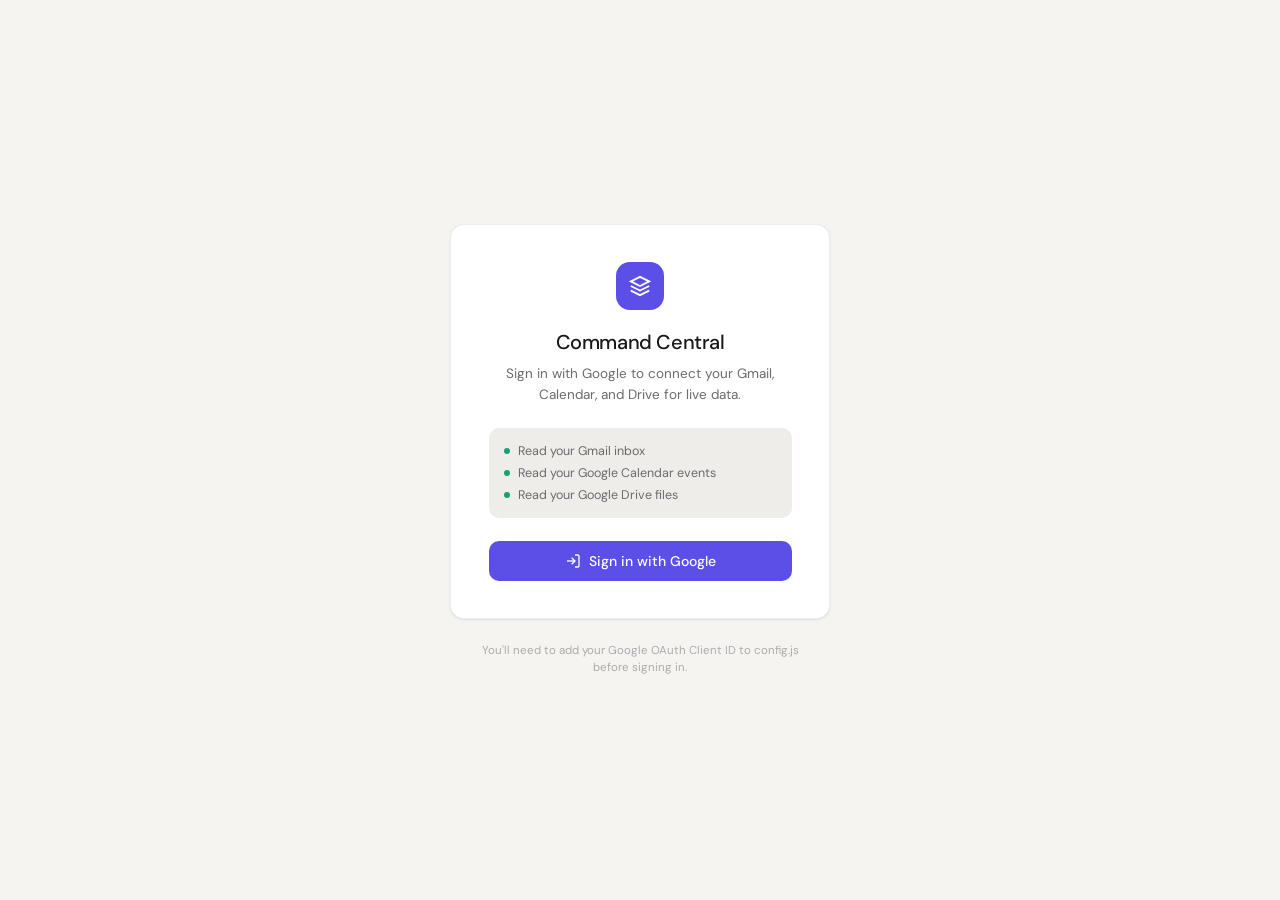
==== commit 46b27280: "feat: add Agent Ops Board + CEO Tasks panel" ====
--- a/index.html
+++ b/index.html
@@ -252,6 +252,35 @@
 .config-banner{background:var(--amber-bg);border:0.5px solid rgba(192,122,18,.25);border-radius:var(--r);padding:10px 14px;margin-bottom:1.25rem;display:flex;align-items:center;gap:10px;font-size:12.5px;color:var(--amber)}
 .config-banner a{color:var(--amber);font-weight:500}
 
+
+/* --- Agent status dot --- */
+.status-dot{width:8px;height:8px;border-radius:50%;flex-shrink:0;display:inline-block}
+.dot-green{background:#1a9e75}
+.dot-yellow{background:#c07a12}
+.dot-red{background:#d94040}
+/* --- Agent card --- */
+.agent-card{background:var(--surface);border:0.5px solid var(--border);border-radius:var(--rlg);padding:12px 14px;box-shadow:var(--shadow)}
+.agent-head{display:flex;align-items:center;gap:9px;margin-bottom:8px}
+.agent-av{width:34px;height:34px;border-radius:9px;display:flex;align-items:center;justify-content:center;font-size:12px;font-weight:500;color:white;flex-shrink:0;font-family:var(--mono)}
+.agent-name{font-size:13.5px;font-weight:500}
+.agent-role{font-size:11px;color:var(--text3)}
+.agent-body{font-size:12px;color:var(--text2);display:flex;flex-direction:column;gap:5px}
+.agent-row{display:flex;gap:6px}
+.agent-label{color:var(--text3);width:52px;flex-shrink:0}
+.agent-val{flex:1}
+.agent-blocked{color:var(--red)}
+/* --- CEO task rows --- */
+.ceo-row{display:flex;align-items:flex-start;gap:10px;padding:10px 14px;border-bottom:0.5px solid var(--border)}
+.ceo-row:last-child{border-bottom:none}
+.ceo-p{font-size:10px;font-weight:600;padding:2px 7px;border-radius:20px;flex-shrink:0;margin-top:2px;font-family:var(--mono)}
+.cp-P0{background:var(--red-bg);color:var(--red)}
+.cp-P1{background:var(--amber-bg);color:var(--amber)}
+.cp-P2{background:var(--accent-bg);color:var(--accent)}
+.cp-P3{background:var(--surface2);color:var(--text3)}
+.ceo-title{font-size:13px;font-weight:500;flex:1}
+.ceo-cat{font-size:11px;color:var(--text3);margin-top:2px}
+.ceo-action{font-size:11.5px;color:var(--text2);margin-top:4px;line-height:1.5}
+
 /* ─── Scrollbar ─── */
 ::-webkit-scrollbar{width:4px}
 ::-webkit-scrollbar-track{background:transparent}
@@ -304,6 +333,15 @@
         <svg width="15" height="15" viewBox="0 0 24 24" fill="none" stroke="currentColor" stroke-width="2"><path d="M3 3h7v7H3zM14 3h7v7h-7zM14 14h7v7h-7zM3 14h7v7H3z"/></svg>
         Projects
         <span class="nbadge" id="badge-projects">0</span>
+      </button>
+      <button class="nav-btn" data-panel="ops">
+        <svg width="15" height="15" viewBox="0 0 24 24" fill="none" stroke="currentColor" stroke-width="2">
+          <circle cx="12" cy="12" r="3"/>
+          <path d="M19.07 4.93a10 10 0 0 1 0 14.14"/>
+          <path d="M4.93 4.93a10 10 0 0 0 0 14.14"/>
+        </svg>
+        Agent Ops
+        <span class="nbadge" id="badge-ops">—</span>
       </button>
       <button class="nav-btn" data-panel="inbox">
         <svg width="15" height="15" viewBox="0 0 24 24" fill="none" stroke="currentColor" stroke-width="2"><path d="M4 4h16c1.1 0 2 .9 2 2v12c0 1.1-.9 2-2 2H4c-1.1 0-2-.9-2-2V6c0-1.1.9-2 2-2z"/><polyline points="22,6 12,13 2,6"/></svg>
@@ -462,6 +500,22 @@
   </div>
 </section>
 
+
+<!-- AGENT OPS -->
+<section class="panel" id="panel-ops">
+  <div class="sec-header">
+    <span class="sec-title">Agent Operations Board</span>
+    <span class="last-sync" id="ops-sync-time" style="font-size:11.5px;color:var(--text3);font-family:var(--mono)"></span>
+  </div>
+  <div class="sec-header" style="margin-bottom:.5rem">
+    <span class="sec-title">CEO Task Queue</span>
+  </div>
+  <div class="card" id="ops-ceo-tasks" style="margin-bottom:1.5rem"></div>
+  <div class="sec-header" style="margin-bottom:.5rem">
+    <span class="sec-title">Agent Status</span>
+  </div>
+  <div id="ops-agent-grid" style="display:grid;grid-template-columns:repeat(auto-fill,minmax(260px,1fr));gap:10px;margin-bottom:1.5rem"></div>
+</section>
   </main>
 </div>
 
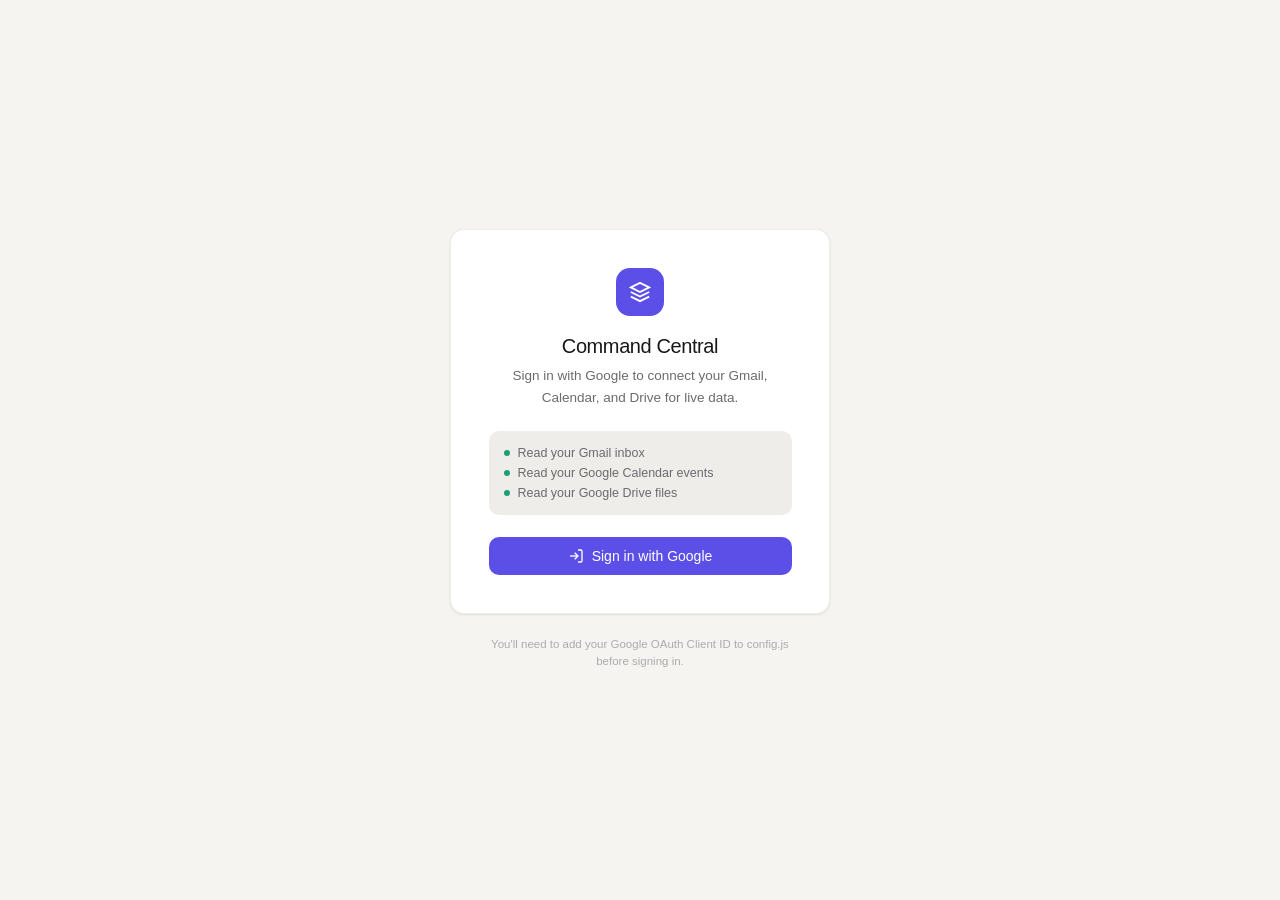
==== commit 6290e1b3: "fix: harden dashboard XSS and token handling - Keep Google access tokens in memory instead of sessio" ====
--- a/index.html
+++ b/index.html
@@ -5,6 +5,7 @@
 <meta charset="UTF-8">
 <meta name="viewport" content="width=device-width, initial-scale=1.0">
 <title>Command Central</title>
+<meta http-equiv="Content-Security-Policy" content="default-src 'self'; script-src 'self' 'unsafe-inline' https://accounts.google.com/gsi/client; style-src 'self' 'unsafe-inline' https://fonts.googleapis.com; font-src https://fonts.gstatic.com; img-src 'self' data: https:; connect-src 'self' https://www.googleapis.com https://gmail.googleapis.com https://accounts.google.com https://wttr.in; object-src 'none'; base-uri 'self'; frame-ancestors 'none'; form-action 'self'; upgrade-insecure-requests">
 <link rel="preconnect" href="https://fonts.googleapis.com">
 <link href="https://fonts.googleapis.com/css2?family=DM+Sans:ital,opsz,wght@0,9..40,300;0,9..40,400;0,9..40,500;1,9..40,400&family=DM+Mono:wght@400;500&display=swap" rel="stylesheet">
 <!-- Google Identity Services -->
@@ -285,6 +286,86 @@
 ::-webkit-scrollbar{width:4px}
 ::-webkit-scrollbar-track{background:transparent}
 ::-webkit-scrollbar-thumb{background:var(--border2);border-radius:4px}
+
+/* ─── Revenue widget ─── */
+.revenue-strip{display:grid;grid-template-columns:repeat(4,minmax(0,1fr));gap:10px;margin-bottom:1.5rem}
+.rev-item{background:var(--surface);border:0.5px solid var(--border);border-radius:var(--rlg);padding:.85rem 1rem;box-shadow:var(--shadow)}
+.rev-label{font-size:10.5px;font-weight:500;color:var(--text3);letter-spacing:.05em;text-transform:uppercase;margin-bottom:4px}
+.rev-val{font-size:19px;font-weight:500;font-family:var(--mono);line-height:1.2}
+
+/* ─── Weather widget ─── */
+.weather-card{background:var(--surface);border:0.5px solid var(--border);border-radius:var(--rlg);padding:.85rem 1rem;box-shadow:var(--shadow);display:flex;align-items:center;gap:12px;margin-bottom:1.5rem}
+.weather-icon{font-size:32px;line-height:1;flex-shrink:0}
+.weather-body{flex:1;min-width:0}
+.weather-temp{font-size:20px;font-weight:500;font-family:var(--mono);line-height:1.1}
+.weather-desc{font-size:12.5px;color:var(--text2);margin-top:2px}
+.weather-loc{font-size:11px;color:var(--text3);margin-top:2px;font-family:var(--mono)}
+
+/* ─── Quick links ─── */
+.quick-links-grid{display:grid;grid-template-columns:repeat(auto-fill,minmax(140px,1fr));gap:8px;margin-bottom:1.5rem}
+.qlink{display:flex;align-items:center;gap:8px;padding:10px 12px;background:var(--surface);border:0.5px solid var(--border);border-radius:var(--r);text-decoration:none;color:var(--text);font-size:13px;font-weight:500;transition:all .12s;box-shadow:var(--shadow);min-height:44px}
+.qlink:hover{border-color:var(--accent);color:var(--accent);background:var(--accent-bg)}
+.qlink-icon{width:26px;height:26px;background:var(--accent-bg);color:var(--accent);border-radius:7px;display:flex;align-items:center;justify-content:center;font-size:12px;font-weight:600;flex-shrink:0;font-family:var(--mono)}
+.qlink-label{flex:1;white-space:nowrap;overflow:hidden;text-overflow:ellipsis}
+
+/* ─── Trading + Services (ops) ─── */
+.trading-grid{display:grid;grid-template-columns:repeat(3,minmax(0,1fr));gap:0}
+.trading-cell{padding:14px 16px;border-right:0.5px solid var(--border)}
+.trading-cell:last-child{border-right:none}
+.trading-label{font-size:10.5px;font-weight:500;color:var(--text3);letter-spacing:.05em;text-transform:uppercase;margin-bottom:4px}
+.trading-val{font-size:18px;font-weight:500;font-family:var(--mono)}
+.services-row{display:flex;flex-wrap:wrap;gap:8px;padding:4px 0}
+.svc-pill{display:inline-flex;align-items:center;gap:7px;padding:6px 11px;background:var(--surface);border:0.5px solid var(--border);border-radius:20px;font-size:12px;color:var(--text2);box-shadow:var(--shadow)}
+
+/* ─── Mobile hamburger button ─── */
+.menu-btn{display:none;background:none;border:0.5px solid var(--border2);border-radius:var(--r);padding:7px;cursor:pointer;color:var(--text);width:38px;height:38px;align-items:center;justify-content:center;flex-shrink:0}
+.menu-btn:hover{background:var(--surface2)}
+.sb-backdrop{display:none;position:fixed;inset:0;background:rgba(0,0,0,.45);z-index:90}
+
+/* ─── Responsive ─── */
+@media(max-width:1024px){
+  .metrics{grid-template-columns:repeat(2,minmax(0,1fr))}
+  .revenue-strip{grid-template-columns:repeat(2,minmax(0,1fr))}
+  .two-col{grid-template-columns:1fr}
+}
+@media(max-width:768px){
+  html,body{font-size:14.5px}
+  .app{height:100dvh}
+  .sidebar{position:fixed;top:0;bottom:0;left:0;z-index:100;transform:translateX(-100%);transition:transform .22s ease;width:260px;box-shadow:2px 0 18px rgba(0,0,0,.18)}
+  .sidebar.open{transform:translateX(0)}
+  .main{width:100%}
+  .menu-btn{display:inline-flex}
+  .panel{padding:1rem}
+  .topbar{padding:.75rem 1rem;gap:10px}
+  .tb-left{gap:8px;flex:1;min-width:0}
+  .page-title{font-size:15.5px;white-space:nowrap;overflow:hidden;text-overflow:ellipsis}
+  .page-date{display:none}
+  .tb-right .last-sync{display:none}
+  .refresh-btn{padding:8px 10px;min-height:38px}
+  .nav-btn{padding:12px 12px;font-size:14px;min-height:44px}
+  .filt{padding:8px 13px;min-height:36px}
+  .task-row,.email-row,.cal-row,.drive-row,.ceo-row{padding:13px 14px}
+  .tcheck{width:20px;height:20px}
+  .add-task-btn,.action-btn,.sec-link{min-height:36px;padding:8px 14px}
+  .projects-grid{grid-template-columns:1fr}
+  .project-strip{grid-template-columns:1fr}
+  .quick-links-grid{grid-template-columns:repeat(2,minmax(0,1fr))}
+  .trading-grid{grid-template-columns:1fr}
+  .trading-cell{border-right:none;border-bottom:0.5px solid var(--border)}
+  .trading-cell:last-child{border-bottom:none}
+  .auth-card{width:92vw;padding:1.75rem}
+  .modal{width:94vw;padding:1.2rem}
+  #ops-agent-grid{grid-template-columns:1fr !important}
+}
+@media(max-width:480px){
+  .metrics{grid-template-columns:1fr}
+  .revenue-strip{grid-template-columns:1fr}
+  .metric,.rev-item{padding:.8rem .9rem}
+  .metric-val{font-size:19px}
+  .rev-val{font-size:17px}
+  .weather-card{padding:.75rem .9rem;gap:10px}
+  .weather-icon{font-size:28px}
+}
 </style>
 
 </head>
@@ -380,6 +461,9 @@
 
   <main class="main">
     <div class="topbar">
+      <button class="menu-btn" aria-label="Menu" onclick="toggleSidebar()">
+        <svg width="18" height="18" viewBox="0 0 24 24" fill="none" stroke="currentColor" stroke-width="2"><line x1="3" y1="6" x2="21" y2="6"/><line x1="3" y1="12" x2="21" y2="12"/><line x1="3" y1="18" x2="21" y2="18"/></svg>
+      </button>
       <div class="tb-left">
         <div class="page-title" id="page-title">Good morning, Austin</div>
         <div class="page-date" id="page-date"></div>
@@ -399,6 +483,20 @@
     <svg width="14" height="14" viewBox="0 0 24 24" fill="none" stroke="currentColor" stroke-width="2"><circle cx="12" cy="12" r="10"/><line x1="12" y1="8" x2="12" y2="12"/><line x1="12" y1="16" x2="12.01" y2="16"/></svg>
     Add your Google Client ID to <code>config.js</code> to enable live data. <a href="#" onclick="document.getElementById('panel-overview').querySelector('.config-banner a').blur()">See setup guide →</a>
   </div>
+  <div class="sec-header"><span class="sec-title">PawZen Revenue</span></div>
+  <div class="revenue-strip" id="revenue-widget">
+    <div class="empty-row" style="grid-column:1/-1;padding:16px">Loading revenue…</div>
+  </div>
+
+  <div class="sec-header"><span class="sec-title">Weather</span></div>
+  <div class="weather-card" id="weather-widget">
+    <div class="weather-body"><div class="weather-desc">Loading weather…</div></div>
+  </div>
+
+  <div class="sec-header"><span class="sec-title">Quick Links</span></div>
+  <div class="quick-links-grid" id="quick-links"></div>
+
+  <div class="sec-header"><span class="sec-title">Overview</span></div>
   <div class="metrics">
     <div class="metric">
       <div class="metric-icon" style="background:var(--accent-bg);color:var(--accent)"><svg width="15" height="15" viewBox="0 0 24 24" fill="none" stroke="currentColor" stroke-width="2"><path d="M3 3h7v7H3zM14 3h7v7h-7zM14 14h7v7h-7zM3 14h7v7H3z"/></svg></div>
@@ -507,10 +605,17 @@
     <span class="sec-title">Agent Operations Board</span>
     <span class="last-sync" id="ops-sync-time" style="font-size:11.5px;color:var(--text3);font-family:var(--mono)"></span>
   </div>
+
   <div class="sec-header" style="margin-bottom:.5rem">
-    <span class="sec-title">CEO Task Queue</span>
-  </div>
-  <div class="card" id="ops-ceo-tasks" style="margin-bottom:1.5rem"></div>
+    <span class="sec-title">Services</span>
+  </div>
+  <div class="services-row" id="ops-services" style="margin-bottom:1.25rem"></div>
+
+  <div class="sec-header" style="margin-bottom:.5rem">
+    <span class="sec-title">Trading</span>
+  </div>
+  <div class="card" id="ops-trading" style="margin-bottom:1.5rem"></div>
+
   <div class="sec-header" style="margin-bottom:.5rem">
     <span class="sec-title">Agent Status</span>
   </div>
@@ -518,6 +623,9 @@
 </section>
   </main>
 </div>
+
+<!-- Mobile sidebar backdrop -->
+<div class="sb-backdrop" id="sb-backdrop" onclick="closeSidebar()"></div>
 
 <!-- ADD PROJECT MODAL -->
 
